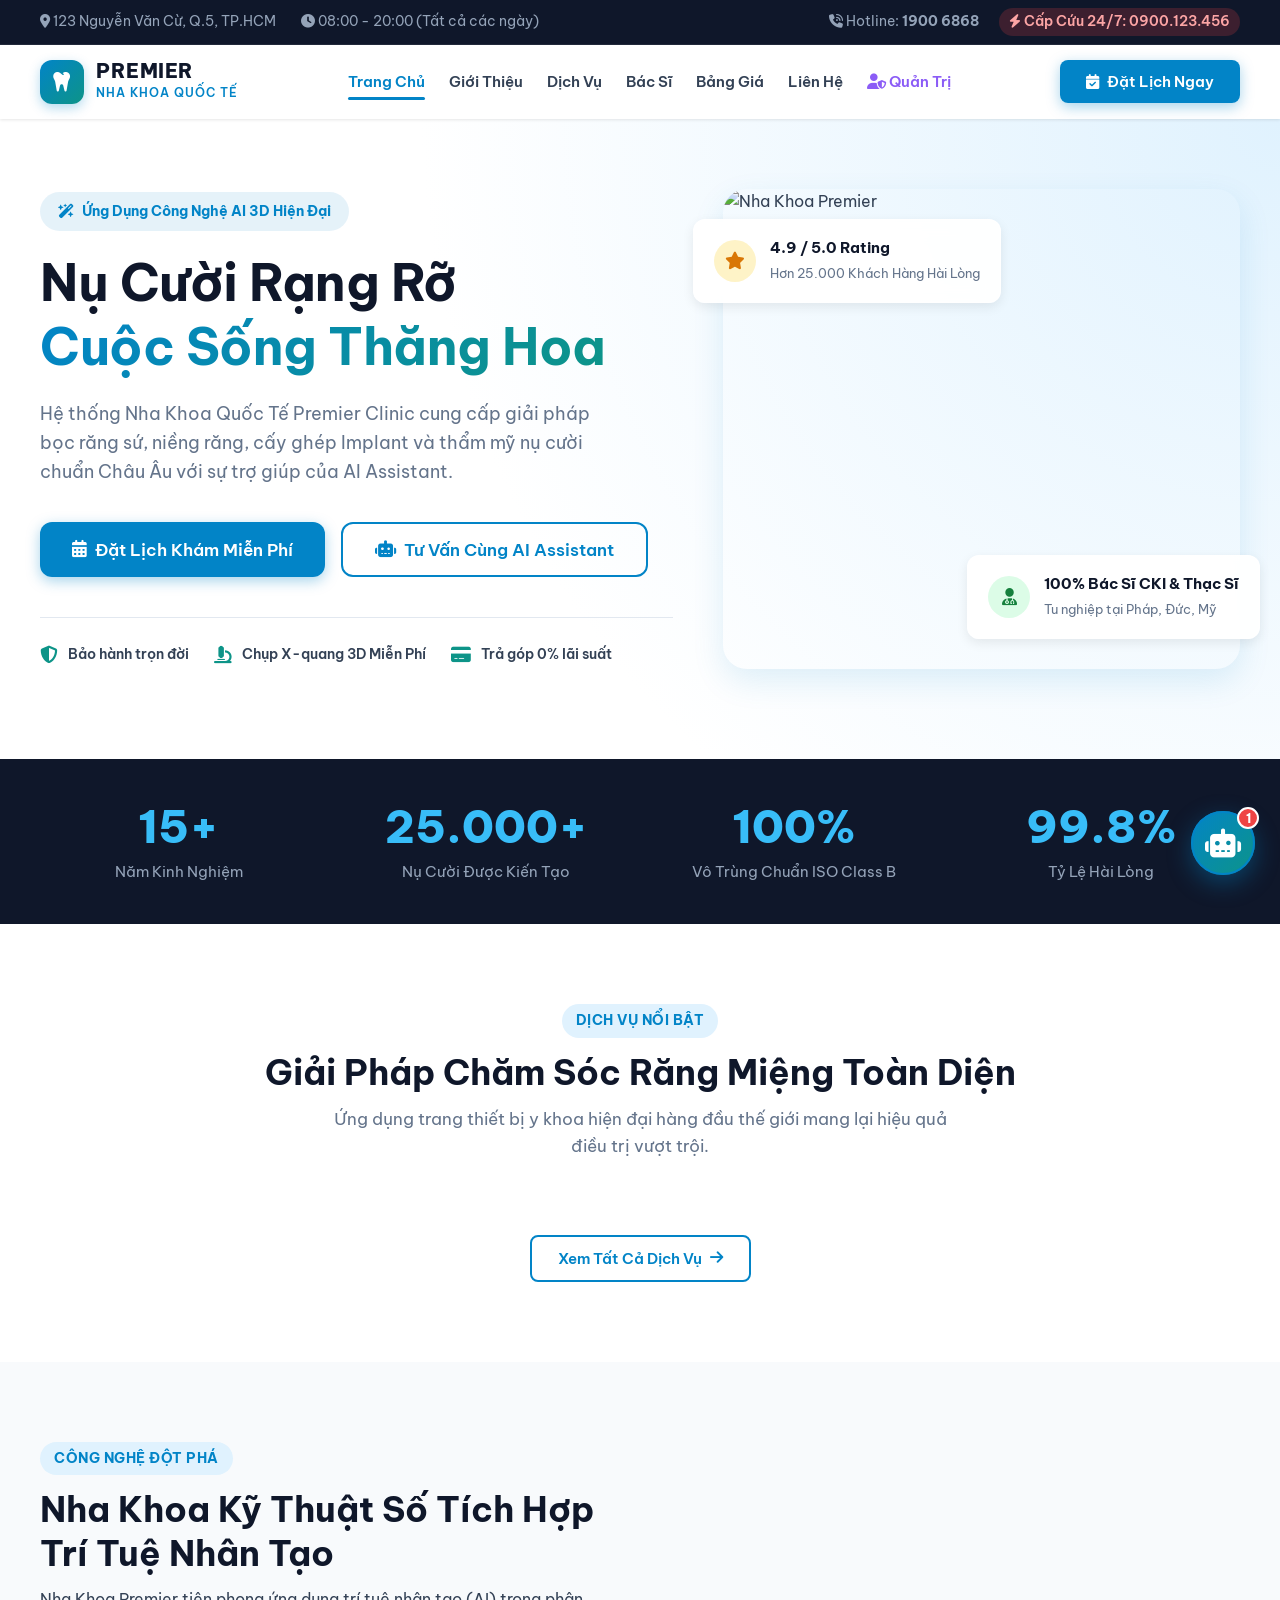
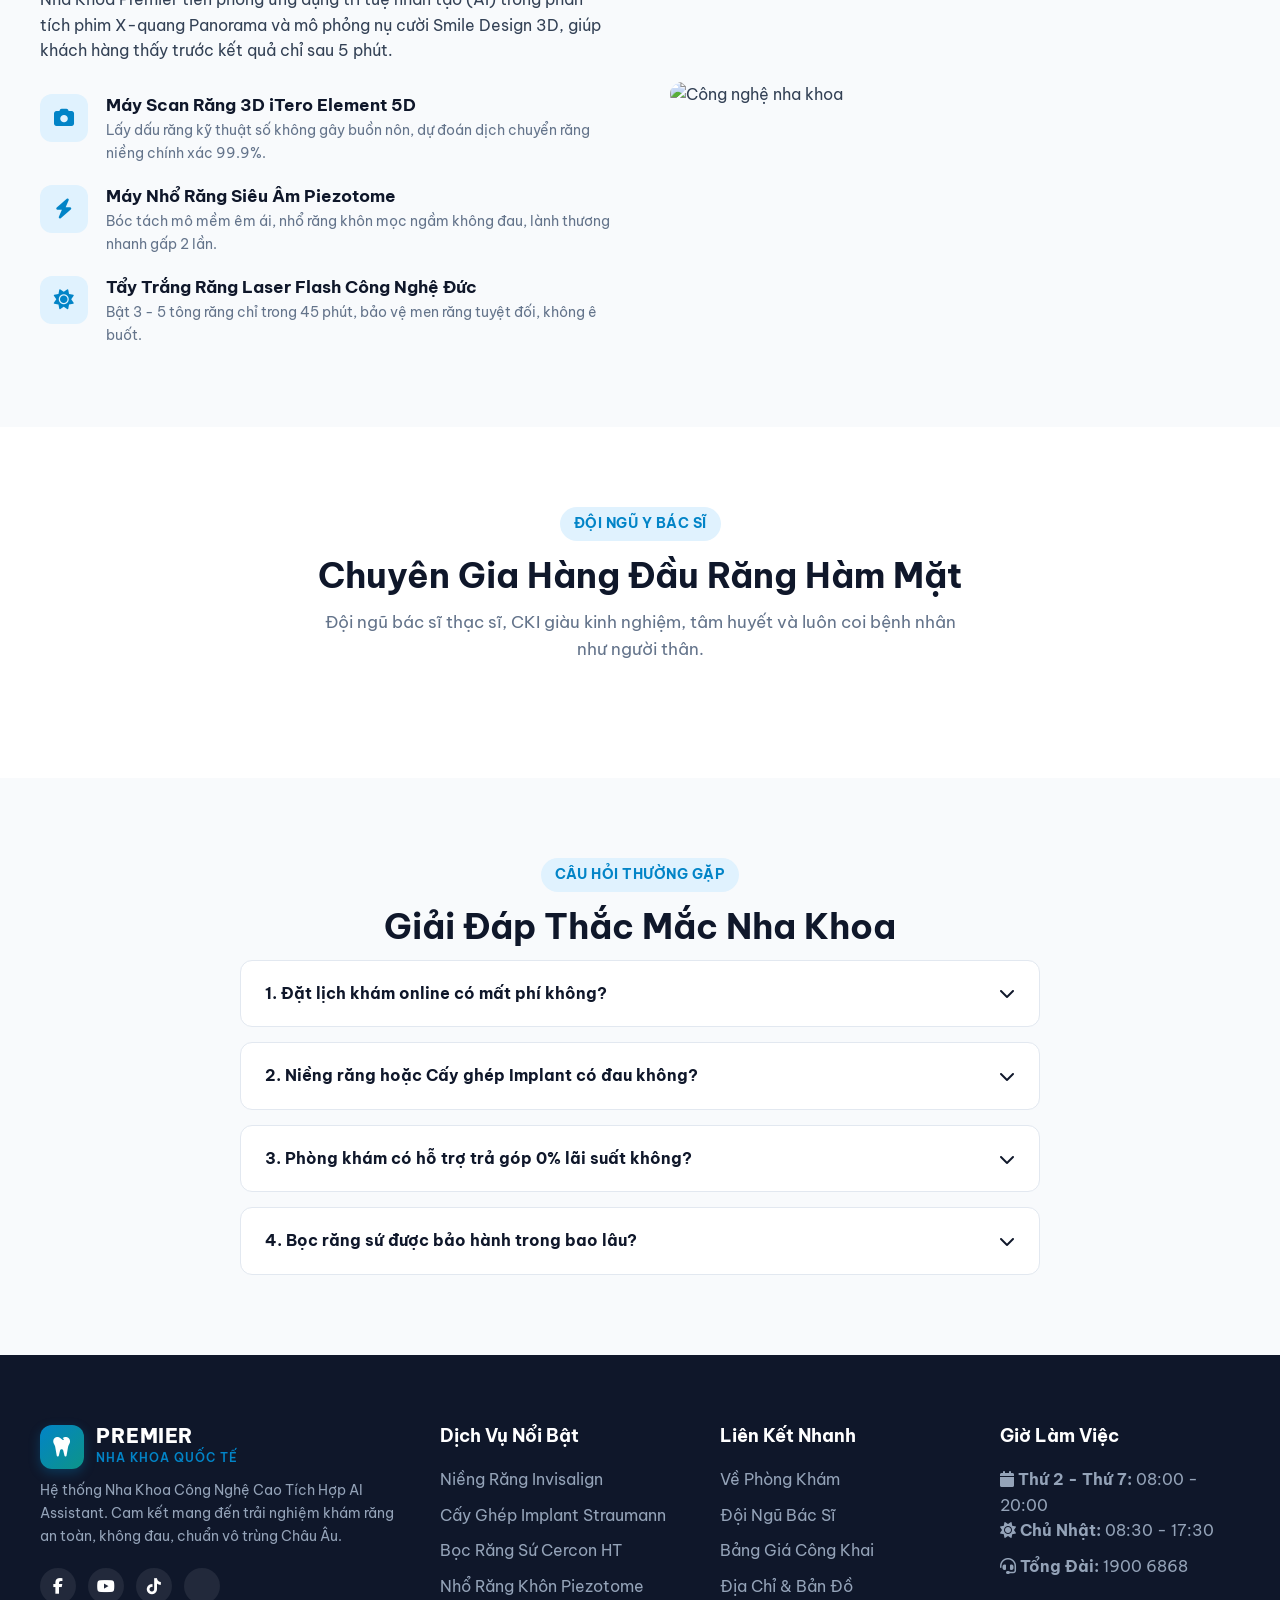
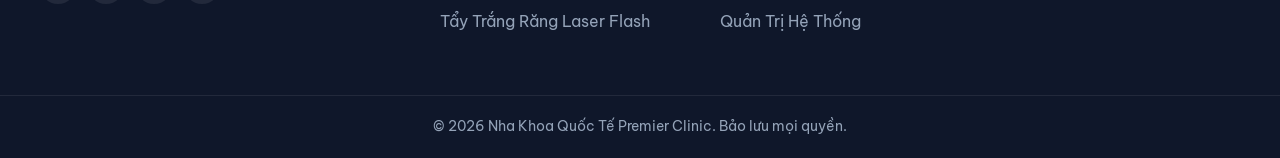
==== public/index.html @ ea0075d9 "feat: initial commit for Duannhakhoa project" ====
<!DOCTYPE html>
<html lang="vi">
<head>
    <meta charset="UTF-8">
    <meta name="viewport" content="width=device-width, initial-scale=1.0">
    <title>Nha Khoa Quốc Tế Premier - Chăm Sóc Nụ Cười Công Nghệ Cao AI</title>
    <meta name="description" content="Nha Khoa Quốc Tế Premier - Hệ thống nha khoa công nghệ cao hàng đầu Việt Nam tích hợp Trợ lý AI Assistant. Khám răng, Niềng răng, Implant, Răng sứ thẩm mỹ.">
    <link rel="preconnect" href="https://fonts.googleapis.com">
    <link rel="preconnect" href="https://fonts.gstatic.com" crossorigin>
    <link href="https://fonts.googleapis.com/css2?family=Be+Vietnam+Pro:ital,wght@0,300;0,400;0,500;0,600;0,700;0,800;1,300;1,400;1,600;1,700&family=Inter:wght@300;400;500;600;700;800&family=Plus+Jakarta+Sans:wght@300;400;500;600;700;800&display=swap" rel="stylesheet">
    <link rel="stylesheet" href="https://cdnjs.cloudflare.com/ajax/libs/font-awesome/6.5.1/css/all.min.css">
    <link rel="stylesheet" href="styles.css">
    <link rel="stylesheet" href="/static/styles.css">
</head>
<body>

    <!-- NAVBAR HEADER -->
    <header class="header">
        <div class="top-bar">
            <div class="container top-bar-inner">
                <div class="top-info">
                    <span><i class="fa-solid fa-location-dot"></i> 123 Nguyễn Văn Cừ, Q.5, TP.HCM</span>
                    <span><i class="fa-solid fa-clock"></i> 08:00 - 20:00 (Tất cả các ngày)</span>
                </div>
                <div class="top-contact">
                    <a href="tel:19006868"><i class="fa-solid fa-phone-volume"></i> Hotline: <strong>1900 6868</strong></a>
                    <a href="tel:0900123456" class="emergency-badge"><i class="fa-solid fa-bolt"></i> Cấp Cứu 24/7: 0900.123.456</a>
                </div>
            </div>
        </div>

        <nav class="navbar">
            <div class="container navbar-inner">
                <a href="#home" class="logo" onclick="switchNav('home')">
                    <div class="logo-icon"><i class="fa-solid fa-tooth"></i></div>
                    <div class="logo-text">
                        <span class="brand-name">PREMIER</span>
                        <span class="brand-sub">NHA KHOA QUỐC TẾ</span>
                    </div>
                </a>

                <div class="nav-menu" id="navMenu">
                    <a href="#home" class="nav-link active" onclick="switchNav('home')">Trang Chủ</a>
                    <a href="#about" class="nav-link" onclick="switchNav('about')">Giới Thiệu</a>
                    <a href="#services" class="nav-link" onclick="switchNav('services')">Dịch Vụ</a>
                    <a href="#doctors" class="nav-link" onclick="switchNav('doctors')">Bác Sĩ</a>
                    <a href="#prices" class="nav-link" onclick="switchNav('prices')">Bảng Giá</a>
                    <a href="#contact" class="nav-link" onclick="switchNav('contact')">Liên Hệ</a>
                    <a href="#admin" class="nav-link admin-nav-link" onclick="switchNav('admin')"><i class="fa-solid fa-user-shield"></i> Quản Trị</a>
                </div>

                <div class="nav-actions">
                    <button class="btn btn-primary" onclick="openBookingModal()">
                        <i class="fa-solid fa-calendar-check"></i> Đặt Lịch Ngay
                    </button>
                    <button class="mobile-toggle" onclick="toggleMobileMenu()">
                        <i class="fa-solid fa-bars" id="menuIcon"></i>
                    </button>
                </div>
            </div>
        </nav>
    </header>

    <!-- MAIN PAGE CONTAINER -->
    <main class="main-content">

        <!-- 1. HOME SECTION -->
        <section id="home-section" class="page-section active">
            <!-- Hero Banner -->
            <div class="hero">
                <div class="container hero-inner">
                    <div class="hero-content">
                        <div class="badge-tag"><i class="fa-solid fa-wand-magic-sparkles"></i> Ứng Dụng Công Nghệ AI 3D Hiện Đại</div>
                        <h1 class="hero-title">Nụ Cười Rạng Rỡ <br><span class="highlight-text">Cuộc Sống Thăng Hoa</span></h1>
                        <p class="hero-desc">Hệ thống Nha Khoa Quốc Tế Premier Clinic cung cấp giải pháp bọc răng sứ, niềng răng, cấy ghép Implant và thẩm mỹ nụ cười chuẩn Châu Âu với sự trợ giúp của AI Assistant.</p>
                        
                        <div class="hero-buttons">
                            <button class="btn btn-primary btn-lg" onclick="openBookingModal()">
                                <i class="fa-solid fa-calendar-days"></i> Đặt Lịch Khám Miễn Phí
                            </button>
                            <button class="btn btn-outline btn-lg" onclick="openChatbot()">
                                <i class="fa-solid fa-robot"></i> Tư Vấn Cùng AI Assistant
                            </button>
                        </div>

                        <div class="hero-features">
                            <div class="feature-item">
                                <i class="fa-solid fa-shield-halved"></i>
                                <span>Bảo hành trọn đời</span>
                            </div>
                            <div class="feature-item">
                                <i class="fa-solid fa-microscope"></i>
                                <span>Chụp X-quang 3D Miễn Phí</span>
                            </div>
                            <div class="feature-item">
                                <i class="fa-solid fa-credit-card"></i>
                                <span>Trả góp 0% lãi suất</span>
                            </div>
                        </div>
                    </div>

                    <div class="hero-image-wrapper">
                        <img src="https://images.unsplash.com/photo-1629909613654-28e377c37b09?w=800&auto=format&fit=crop&q=80" alt="Nha Khoa Premier" class="hero-img">
                        <div class="hero-card float-card-1">
                            <div class="icon-circle"><i class="fa-solid fa-star"></i></div>
                            <div>
                                <strong>4.9 / 5.0 Rating</strong>
                                <span>Hơn 25.000 Khách Hàng Hài Lòng</span>
                            </div>
                        </div>
                        <div class="hero-card float-card-2">
                            <div class="icon-circle green"><i class="fa-solid fa-user-doctor"></i></div>
                            <div>
                                <strong>100% Bác Sĩ CKI & Thạc Sĩ</strong>
                                <span>Tu nghiệp tại Pháp, Đức, Mỹ</span>
                            </div>
                        </div>
                    </div>
                </div>
            </div>

            <!-- Stats Strip -->
            <div class="stats-strip">
                <div class="container stats-inner">
                    <div class="stat-box">
                        <h2 class="stat-number">15+</h2>
                        <p class="stat-label">Năm Kinh Nghiệm</p>
                    </div>
                    <div class="stat-box">
                        <h2 class="stat-number">25.000+</h2>
                        <p class="stat-label">Nụ Cười Được Kiến Tạo</p>
                    </div>
                    <div class="stat-box">
                        <h2 class="stat-number">100%</h2>
                        <p class="stat-label">Vô Trùng Chuẩn ISO Class B</p>
                    </div>
                    <div class="stat-box">
                        <h2 class="stat-number">99.8%</h2>
                        <p class="stat-label">Tỷ Lệ Hài Lòng</p>
                    </div>
                </div>
            </div>

            <!-- Featured Services Preview -->
            <div class="section-padding">
                <div class="container">
                    <div class="section-header text-center">
                        <span class="sub-badge">DỊCH VỤ NỔI BẬT</span>
                        <h2 class="section-title">Giải Pháp Chăm Sóc Răng Miệng Toàn Diện</h2>
                        <p class="section-subtitle">Ứng dụng trang thiết bị y khoa hiện đại hàng đầu thế giới mang lại hiệu quả điều trị vượt trội.</p>
                    </div>

                    <div class="services-grid" id="home-services-grid">
                        <!-- Loaded dynamically via JS -->
                    </div>

                    <div class="text-center margin-top-lg">
                        <button class="btn btn-outline" onclick="switchNav('services')">Xem Tất Cả Dịch Vụ <i class="fa-solid fa-arrow-right"></i></button>
                    </div>
                </div>
            </div>

            <!-- Why Choose Us / Technology -->
            <div class="bg-light section-padding">
                <div class="container">
                    <div class="tech-grid">
                        <div class="tech-content">
                            <span class="sub-badge">CÔNG NGHỆ ĐỘT PHÁ</span>
                            <h2 class="section-title">Nha Khoa Kỹ Thuật Số Tích Hợp Trí Tuệ Nhân Tạo</h2>
                            <p class="desc-text">Nha Khoa Premier tiên phong ứng dụng trí tuệ nhân tạo (AI) trong phân tích phim X-quang Panorama và mô phỏng nụ cười Smile Design 3D, giúp khách hàng thấy trước kết quả chỉ sau 5 phút.</p>

                            <div class="tech-list">
                                <div class="tech-item">
                                    <div class="tech-icon"><i class="fa-solid fa-camera"></i></div>
                                    <div>
                                        <h4>Máy Scan Răng 3D iTero Element 5D</h4>
                                        <p>Lấy dấu răng kỹ thuật số không gây buồn nôn, dự đoán dịch chuyển răng niềng chính xác 99.9%.</p>
                                    </div>
                                </div>
                                <div class="tech-item">
                                    <div class="tech-icon"><i class="fa-solid fa-bolt"></i></div>
                                    <div>
                                        <h4>Máy Nhổ Răng Siêu Âm Piezotome</h4>
                                        <p>Bóc tách mô mềm êm ái, nhổ răng khôn mọc ngầm không đau, lành thương nhanh gấp 2 lần.</p>
                                    </div>
                                </div>
                                <div class="tech-item">
                                    <div class="tech-icon"><i class="fa-solid fa-sun"></i></div>
                                    <div>
                                        <h4>Tẩy Trắng Răng Laser Flash Công Nghệ Đức</h4>
                                        <p>Bật 3 - 5 tông răng chỉ trong 45 phút, bảo vệ men răng tuyệt đối, không ê buốt.</p>
                                    </div>
                                </div>
                            </div>
                        </div>

                        <div class="tech-img-box">
                            <img src="https://images.unsplash.com/photo-1588776814546-1ffcf47267a5?w=800&auto=format&fit=crop&q=80" alt="Công nghệ nha khoa" class="rounded-img shadow-lg">
                        </div>
                    </div>
                </div>
            </div>

            <!-- Top Doctors Preview -->
            <div class="section-padding">
                <div class="container">
                    <div class="section-header text-center">
                        <span class="sub-badge">ĐỘI NGŨ Y BÁC SĨ</span>
                        <h2 class="section-title">Chuyên Gia Hàng Đầu Răng Hàm Mặt</h2>
                        <p class="section-subtitle">Đội ngũ bác sĩ thạc sĩ, CKI giàu kinh nghiệm, tâm huyết và luôn coi bệnh nhân như người thân.</p>
                    </div>

                    <div class="doctors-grid" id="home-doctors-grid">
                        <!-- Loaded via JS -->
                    </div>
                </div>
            </div>

            <!-- FAQ Section -->
            <div class="bg-light section-padding">
                <div class="container">
                    <div class="section-header text-center">
                        <span class="sub-badge">CÂU HỎI THƯỜNG GẶP</span>
                        <h2 class="section-title">Giải Đáp Thắc Mắc Nha Khoa</h2>
                    </div>

                    <div class="faq-container">
                        <div class="faq-item">
                            <div class="faq-question" onclick="toggleFaq(this)">
                                <span>1. Đặt lịch khám online có mất phí không?</span>
                                <i class="fa-solid fa-chevron-down"></i>
                            </div>
                            <div class="faq-answer">
                                <p>Hoàn toàn MIỄN PHÍ. Khách hàng đặt lịch hẹn online sẽ được miễn phí 100% chi phí thăm khám lâm sàng và chụp phim X-quang Panorama toàn cảnh.</p>
                            </div>
                        </div>

                        <div class="faq-item">
                            <div class="faq-question" onclick="toggleFaq(this)">
                                <span>2. Niềng răng hoặc Cấy ghép Implant có đau không?</span>
                                <i class="fa-solid fa-chevron-down"></i>
                            </div>
                            <div class="faq-answer">
                                <p>Với công nghệ sóng siêu âm Piezotome và kỹ thuật gây tê cục bộ không đau chuẩn Châu Âu, quy trình diễn ra nhẹ nhàng, êm ái, hạn chế tối đa xâm lấn.</p>
                            </div>
                        </div>

                        <div class="faq-item">
                            <div class="faq-question" onclick="toggleFaq(this)">
                                <span>3. Phòng khám có hỗ trợ trả góp 0% lãi suất không?</span>
                                <i class="fa-solid fa-chevron-down"></i>
                            </div>
                            <div class="faq-answer">
                                <p>Có! Premier Clinic hỗ trợ trả góp 0% lãi suất cho các dịch vụ Niềng răng và Cấy ghép Implant thông qua thẻ tín dụng hơn 25 ngân hàng. Chỉ cần trả trước từ 30%.</p>
                            </div>
                        </div>

                        <div class="faq-item">
                            <div class="faq-question" onclick="toggleFaq(this)">
                                <span>4. Bọc răng sứ được bảo hành trong bao lâu?</span>
                                <i class="fa-solid fa-chevron-down"></i>
                            </div>
                            <div class="faq-answer">
                                <p>Răng toàn sứ Cercon HT, Emax, Lava Ultimate được bảo hành chính hãng bằng thẻ QR Code điện tử từ 10 đến 15 năm đối với tất cả các trường hợp sứt vỡ do kỹ thuật.</p>
                            </div>
                        </div>
                    </div>
                </div>
            </div>
        </section>

        <!-- 2. ABOUT SECTION -->
        <section id="about-section" class="page-section">
            <div class="page-header">
                <div class="container">
                    <h1>Giới Thiệu Về Nha Khoa Premier</h1>
                    <p>Hành trình 15 năm kiến tạo hơn 25.000 nụ cười tự tin và rạng rỡ</p>
                </div>
            </div>

            <div class="section-padding">
                <div class="container">
                    <div class="about-grid">
                        <div class="about-text">
                            <span class="sub-badge">VỀ CHÚNG TÔI</span>
                            <h2>Tiêu Chuẩn Nha Khoa Quốc Tế Hàng Đầu TP. Hồ Chí Minh</h2>
                            <p>Được thành lập từ năm 2011, **Nha Khoa Quốc Tế Premier Clinic** tự hào là địa chỉ nha khoa uy tín, đáp ứng các tiêu chuẩn khắt khe nhất của Bộ Y tế và Liên minh Châu Âu (EU).</p>
                            <p>Chúng tôi đầu tư đồng bộ hệ thống phòng điều trị vô trùng Class B, máy chụp CT Cone Beam 3D, máy nhổ răng siêu âm Piezotome và máy scan răng iTero Element 5D.</p>

                            <div class="values-box">
                                <div class="val-card">
                                    <i class="fa-solid fa-heart-pulse"></i>
                                    <h4>Tận Tâm</h4>
                                    <p>Luôn đặt lợi ích và sức khỏe của bệnh nhân lên hàng đầu.</p>
                                </div>
                                <div class="val-card">
                                    <i class="fa-solid fa-shield-virus"></i>
                                    <h4>Vô Trùng tuyệt đối</h4>
                                    <p>100% dụng cụ hấp tiệt trùng riêng biệt từng bệnh nhân.</p>
                                </div>
                                <div class="val-card">
                                    <i class="fa-solid fa-scale-balanced"></i>
                                    <h4>Minh Bạch</h4>
                                    <p>Báo giá rõ ràng, không phát sinh chi phí ngoài hợp đồng.</p>
                                </div>
                            </div>
                        </div>

                        <div class="about-img-group">
                            <img src="https://images.unsplash.com/photo-1629909615184-74f495363b67?w=800&auto=format&fit=crop&q=80" alt="Cơ sở vật chất nha khoa" class="rounded-img shadow">
                        </div>
                    </div>
                </div>
            </div>
        </section>

        <!-- 3. SERVICES SECTION -->
        <section id="services-section" class="page-section">
            <div class="page-header">
                <div class="container">
                    <h1>Danh Mục Dịch Vụ Nha Khoa</h1>
                    <p>Cung cấp đầy đủ các giải pháp điều trị và nha khoa thẩm mỹ cao cấp</p>
                </div>
            </div>

            <div class="section-padding">
                <div class="container">
                    <!-- Filter Tabs -->
                    <div class="filter-tabs">
                        <button class="tab-btn active" onclick="filterServices('all', this)">Tất Cả Dịch Vụ</button>
                        <button class="tab-btn" onclick="filterServices('general', this)">Khám Tổng Quát</button>
                        <button class="tab-btn" onclick="filterServices('treatment', this)">Điều Trị</button>
                        <button class="tab-btn" onclick="filterServices('orthodontics', this)">Chỉnh Nha</button>
                        <button class="tab-btn" onclick="filterServices('implant', this)">Cấy Ghép Implant</button>
                        <button class="tab-btn" onclick="filterServices('cosmetic', this)">Thẩm Mỹ Răng</button>
                    </div>

                    <div class="services-grid" id="full-services-grid">
                        <!-- Loaded dynamically via JS -->
                    </div>
                </div>
            </div>
        </section>

        <!-- 4. DOCTORS SECTION -->
        <section id="doctors-section" class="page-section">
            <div class="page-header">
                <div class="container">
                    <h1>Đội Ngũ Bác Sĩ Chuyên Gia</h1>
                    <p>Hội tụ các Bác sĩ Thạc sĩ, CKI tốt nghiệp các trường Y Dược danh tiếng</p>
                </div>
            </div>

            <div class="section-padding">
                <div class="container">
                    <div class="doctors-grid" id="full-doctors-grid">
                        <!-- Loaded via JS -->
                    </div>
                </div>
            </div>
        </section>

        <!-- 5. PRICES SECTION -->
        <section id="prices-section" class="page-section">
            <div class="page-header">
                <div class="container">
                    <h1>Bảng Giá Dịch Vụ Niêm Yết</h1>
                    <p>Bảng giá công khai, minh bạch - Không chi phí ẩn</p>
                </div>
            </div>

            <div class="section-padding">
                <div class="container">
                    <div class="price-search-bar">
                        <input type="text" id="priceSearchInput" placeholder="Tìm kiếm dịch vụ (VD: Niềng răng, Implant, Tẩy trắng...)" onkeyup="searchPriceTable()">
                        <i class="fa-solid fa-magnifying-glass"></i>
                    </div>

                    <div class="disclaimer-alert">
                        <i class="fa-solid fa-circle-info"></i>
                        <span><strong>Lưu ý:</strong> Bảng giá dưới đây mang tính chất tham khảo. Bác sĩ sẽ thăm khám trực tiếp, chụp phim X-quang miễn phí và đưa ra chi phí chính xác trước khi điều trị.</span>
                    </div>

                    <div id="priceTableContainer">
                        <!-- Loaded via JS -->
                    </div>
                </div>
            </div>
        </section>

        <!-- 6. CONTACT SECTION -->
        <section id="contact-section" class="page-section">
            <div class="page-header">
                <div class="container">
                    <h1>Liên Hệ Với Chúng Tôi</h1>
                    <p>Chúng tôi luôn sẵn sàng lắng nghe và tư vấn cho bạn 24/7</p>
                </div>
            </div>

            <div class="section-padding">
                <div class="container">
                    <div class="contact-grid">
                        <div class="contact-info-card">
                            <h3>Nha Khoa Quốc Tế Premier Clinic</h3>
                            <p class="contact-subtitle">Hãy đến trực tiếp phòng khám hoặc liên hệ qua các kênh thông tin dưới đây:</p>

                            <div class="info-list">
                                <div class="info-item">
                                    <div class="info-icon"><i class="fa-solid fa-location-dot"></i></div>
                                    <div>
                                        <strong>Địa chỉ phòng khám:</strong>
                                        <p>123 Đường Nguyễn Văn Cừ, Phường 4, Quận 5, TP. Hồ Chí Minh</p>
                                    </div>
                                </div>
                                <div class="info-item">
                                    <div class="info-icon"><i class="fa-solid fa-phone"></i></div>
                                    <div>
                                        <strong>Tổng đài tư vấn:</strong>
                                        <p>1900 6868 - Hotline: 0900.123.456</p>
                                    </div>
                                </div>
                                <div class="info-item">
                                    <div class="info-icon"><i class="fa-solid fa-envelope"></i></div>
                                    <div>
                                        <strong>Email hỗ trợ:</strong>
                                        <p>contact@nhakhoapremier.vn</p>
                                    </div>
                                </div>
                                <div class="info-item">
                                    <div class="info-icon"><i class="fa-solid fa-clock"></i></div>
                                    <div>
                                        <strong>Giờ làm việc:</strong>
                                        <p>Thứ 2 - Thứ 7: 08:00 - 20:00<br>Chủ Nhật: 08:30 - 17:30</p>
                                    </div>
                                </div>
                            </div>

                            <!-- Map container -->
                            <div class="map-placeholder">
                                <iframe src="https://www.google.com/maps/embed?pb=!1m18!1m12!1m3!1d3919.669658423711!2d106.68006847570305!3d10.759917059495817!2m3!1f0!1f0!3f0!3m2!1i1024!2i768!4f13.1!3m3!1m2!1s0x31752f1b7c3ed289%3A0xa066518d9f042e0!2zTmd1eeG7hW4gVsSDbiBD4burLCBRdeG6rW4gNSwgVGjDoG5oIHBo4buRIEjhu5MgQ2jDrSBNaW5o!5e0!3m2!1svi!2s!4v1700000000000!5m2!1svi!2s" width="100%" height="220" style="border:0; border-radius:12px;" allowfullscreen="" loading="lazy"></iframe>
                            </div>
                        </div>

                        <div class="contact-form-card">
                            <h3>Gửi Thắc Mắc Cho Phòng Khám</h3>
                            <form id="contactForm" onsubmit="submitContactForm(event)">
                                <div class="form-group">
                                    <label>Họ và tên *</label>
                                    <input type="text" id="c_name" required placeholder="Nguyễn Văn A">
                                </div>
                                <div class="form-row">
                                    <div class="form-group">
                                        <label>Số điện thoại *</label>
                                        <input type="tel" id="c_phone" required placeholder="0912345678">
                                    </div>
                                    <div class="form-group">
                                        <label>Email</label>
                                        <input type="email" id="c_email" placeholder="example@gmail.com">
                                    </div>
                                </div>
                                <div class="form-group">
                                    <label>Chủ đề thắc mắc</label>
                                    <input type="text" id="c_subject" placeholder="Ví dụ: Tư vấn chi phí niềng răng">
                                </div>
                                <div class="form-group">
                                    <label>Nội dung câu hỏi *</label>
                                    <textarea id="c_message" rows="4" required placeholder="Nhập thắc mắc chi tiết của bạn tại đây..."></textarea>
                                </div>
                                <button type="submit" class="btn btn-primary btn-block">
                                    <i class="fa-solid fa-paper-plane"></i> Gửi Tin Nhắn
                                </button>
                                <div id="contactAlert" class="alert-box margin-top-md"></div>
                            </form>
                        </div>
                    </div>
                </div>
            </div>
        </section>

        <!-- 7. ADMIN DASHBOARD SECTION -->
        <section id="admin-section" class="page-section">
            <div class="page-header admin-header-bg">
                <div class="container flex-between">
                    <div>
                        <h1><i class="fa-solid fa-user-gear"></i> Trang Quản Trị Admin</h1>
                        <p>Quản lý lịch hẹn bệnh nhân, danh mục dịch vụ & đội ngũ bác sĩ</p>
                    </div>
                    <button class="btn btn-light" onclick="loadAdminDashboard()"><i class="fa-solid fa-rotate"></i> Làm Mới Dữ Liệu</button>
                </div>
            </div>

            <div class="section-padding">
                <div class="container">
                    <!-- Admin Metrics Cards -->
                    <div class="admin-stats-grid">
                        <div class="stat-card">
                            <div class="stat-icon blue"><i class="fa-solid fa-users"></i></div>
                            <div>
                                <h3 id="adm_total_patients">0</h3>
                                <p>Tổng Bệnh Nhân</p>
                            </div>
                        </div>
                        <div class="stat-card">
                            <div class="stat-icon green"><i class="fa-solid fa-calendar-check"></i></div>
                            <div>
                                <h3 id="adm_total_apps">0</h3>
                                <p>Tổng Số Lịch Hẹn</p>
                            </div>
                        </div>
                        <div class="stat-card">
                            <div class="stat-icon orange"><i class="fa-solid fa-clock"></i></div>
                            <div>
                                <h3 id="adm_today_apps">0</h3>
                                <p>Lịch Hẹn Hôm Nay</p>
                            </div>
                        </div>
                        <div class="stat-card">
                            <div class="stat-icon purple"><i class="fa-solid fa-teeth"></i></div>
                            <div>
                                <h3 id="adm_total_services">0</h3>
                                <p>Số Dịch Vụ</p>
                            </div>
                        </div>
                    </div>

                    <!-- Admin Table Tabs -->
                    <div class="admin-tabs">
                        <button class="admin-tab active" onclick="switchAdminTab('apps', this)">Quản Lý Lịch Hẹn</button>
                        <button class="admin-tab" onclick="switchAdminTab('services', this)">Quản Lý Dịch Vụ</button>
                        <button class="admin-tab" onclick="switchAdminTab('doctors', this)">Quản Lý Bác Sĩ</button>
                        <button class="admin-tab" onclick="switchAdminTab('contacts', this)">Tin Nhắn Khách Hàng</button>
                    </div>

                    <!-- Admin Apps Tab -->
                    <div id="admin-tab-apps" class="admin-tab-content active">
                        <div class="admin-table-controls">
                            <div class="filter-group">
                                <label>Trạng thái:</label>
                                <select id="adminStatusFilter" onchange="loadAdminAppointments()">
                                    <option value="all">Tất cả trạng thái</option>
                                    <option value="Chờ xác nhận">Chờ xác nhận</option>
                                    <option value="Đã xác nhận">Đã xác nhận</option>
                                    <option value="Đã hoàn thành">Đã hoàn thành</option>
                                    <option value="Từ chối">Từ chối</option>
                                </select>
                            </div>
                            <input type="text" id="adminAppSearch" placeholder="Tìm tên, SĐT hoặc Mã lịch..." onkeyup="loadAdminAppointments()">
                        </div>

                        <div class="table-responsive">
                            <table class="data-table">
                                <thead>
                                    <tr>
                                        <th>Mã Lịch</th>
                                        <th>Họ Bệnh Nhân</th>
                                        <th>Số Điện Thoại</th>
                                        <th>Dịch Vụ Khám</th>
                                        <th>Bác Sĩ</th>
                                        <th>Ngày Hẹn</th>
                                        <th>Giờ</th>
                                        <th>Trạng Thái</th>
                                        <th>Hành Động</th>
                                    </tr>
                                </thead>
                                <tbody id="adminAppTableBody">
                                    <!-- Loaded via JS -->
                                </tbody>
                            </table>
                        </div>
                    </div>

                    <!-- Admin Services Tab -->
                    <div id="admin-tab-services" class="admin-tab-content">
                        <div class="table-responsive">
                            <table class="data-table">
                                <thead>
                                    <tr>
                                        <th>Mã</th>
                                        <th>Tên Dịch Vụ</th>
                                        <th>Phân Loại</th>
                                        <th>Mức Giá Tham Khảo</th>
                                        <th>Bảo Hành</th>
                                    </tr>
                                </thead>
                                <tbody id="adminServiceTableBody">
                                    <!-- Loaded via JS -->
                                </tbody>
                            </table>
                        </div>
                    </div>

                    <!-- Admin Doctors Tab -->
                    <div id="admin-tab-doctors" class="admin-tab-content">
                        <div class="table-responsive">
                            <table class="data-table">
                                <thead>
                                    <tr>
                                        <th>Mã</th>
                                        <th>Họ Tên Bác Sĩ</th>
                                        <th>Chức Danh</th>
                                        <th>Chuyên Khoa</th>
                                        <th>Kinh Nghiệm</th>
                                    </tr>
                                </thead>
                                <tbody id="adminDoctorTableBody">
                                    <!-- Loaded via JS -->
                                </tbody>
                            </table>
                        </div>
                    </div>

                    <!-- Admin Contacts Tab -->
                    <div id="admin-tab-contacts" class="admin-tab-content">
                        <div class="table-responsive">
                            <table class="data-table">
                                <thead>
                                    <tr>
                                        <th>Mã</th>
                                        <th>Họ Tên</th>
                                        <th>SĐT</th>
                                        <th>Email</th>
                                        <th>Chủ Đề</th>
                                        <th>Nội Dung</th>
                                        <th>Thời Gian</th>
                                    </tr>
                                </thead>
                                <tbody id="adminContactTableBody">
                                    <!-- Loaded via JS -->
                                </tbody>
                            </table>
                        </div>
                    </div>

                </div>
            </div>
        </section>

    </main>

    <!-- FOOTER -->
    <footer class="footer">
        <div class="container footer-inner">
            <div class="footer-col">
                <div class="logo font-light margin-bottom-sm">
                    <div class="logo-icon"><i class="fa-solid fa-tooth"></i></div>
                    <div class="logo-text">
                        <span class="brand-name white">PREMIER</span>
                        <span class="brand-sub">NHA KHOA QUỐC TẾ</span>
                    </div>
                </div>
                <p class="footer-desc">Hệ thống Nha Khoa Công Nghệ Cao Tích Hợp AI Assistant. Cam kết mang đến trải nghiệm khám răng an toàn, không đau, chuẩn vô trùng Châu Âu.</p>
                <div class="social-links">
                    <a href="#"><i class="fa-brands fa-facebook-f"></i></a>
                    <a href="#"><i class="fa-brands fa-youtube"></i></a>
                    <a href="#"><i class="fa-brands fa-tiktok"></i></a>
                    <a href="#"><i class="fa-brands fa-zalo"></i></a>
                </div>
            </div>

            <div class="footer-col">
                <h4 class="footer-title">Dịch Vụ Nổi Bật</h4>
                <ul class="footer-links">
                    <li><a href="#services" onclick="switchNav('services')">Niềng Răng Invisalign</a></li>
                    <li><a href="#services" onclick="switchNav('services')">Cấy Ghép Implant Straumann</a></li>
                    <li><a href="#services" onclick="switchNav('services')">Bọc Răng Sứ Cercon HT</a></li>
                    <li><a href="#services" onclick="switchNav('services')">Nhổ Răng Khôn Piezotome</a></li>
                    <li><a href="#services" onclick="switchNav('services')">Tẩy Trắng Răng Laser Flash</a></li>
                </ul>
            </div>

            <div class="footer-col">
                <h4 class="footer-title">Liên Kết Nhanh</h4>
                <ul class="footer-links">
                    <li><a href="#about" onclick="switchNav('about')">Về Phòng Khám</a></li>
                    <li><a href="#doctors" onclick="switchNav('doctors')">Đội Ngũ Bác Sĩ</a></li>
                    <li><a href="#prices" onclick="switchNav('prices')">Bảng Giá Công Khai</a></li>
                    <li><a href="#contact" onclick="switchNav('contact')">Địa Chỉ & Bản Đồ</a></li>
                    <li><a href="#admin" onclick="switchNav('admin')">Quản Trị Hệ Thống</a></li>
                </ul>
            </div>

            <div class="footer-col">
                <h4 class="footer-title">Giờ Làm Việc</h4>
                <p><i class="fa-solid fa-calendar"></i> <strong>Thứ 2 - Thứ 7:</strong> 08:00 - 20:00</p>
                <p><i class="fa-solid fa-sun"></i> <strong>Chủ Nhật:</strong> 08:30 - 17:30</p>
                <p class="margin-top-sm"><i class="fa-solid fa-headset"></i> <strong>Tổng Đài:</strong> 1900 6868</p>
            </div>
        </div>
        <div class="footer-bottom">
            <div class="container text-center">
                <p>© 2026 Nha Khoa Quốc Tế Premier Clinic. Bảo lưu mọi quyền.</p>
            </div>
        </div>
    </footer>

    <!-- BOOKING MODAL POPUP -->
    <div class="modal-overlay" id="bookingModal">
        <div class="modal-card">
            <button class="modal-close" onclick="closeBookingModal()">&times;</button>
            <div class="modal-header">
                <h3><i class="fa-solid fa-calendar-check"></i> Đặt Lịch Khám Miễn Phí</h3>
                <p>Điền thông tin bên dưới để được ưu tiên thăm khám và tư vấn trực tiếp cùng Bác sĩ</p>
            </div>
            <form id="bookingForm" onsubmit="submitBookingForm(event)">
                <div class="form-group">
                    <label>Họ và tên bệnh nhân *</label>
                    <input type="text" id="b_name" required placeholder="Nguyễn Văn A">
                </div>
                <div class="form-row">
                    <div class="form-group">
                        <label>Số điện thoại *</label>
                        <input type="tel" id="b_phone" required placeholder="0912345678">
                    </div>
                    <div class="form-group">
                        <label>Email</label>
                        <input type="email" id="b_email" placeholder="nguyenvana@gmail.com">
                    </div>
                </div>
                <div class="form-row">
                    <div class="form-group">
                        <label>Dịch vụ muốn đăng ký</label>
                        <select id="b_service">
                            <!-- Loaded via JS -->
                        </select>
                    </div>
                    <div class="form-group">
                        <label>Bác sĩ mong muốn</label>
                        <select id="b_doctor">
                            <!-- Loaded via JS -->
                        </select>
                    </div>
                </div>
                <div class="form-row">
                    <div class="form-group">
                        <label>Ngày hẹn khám</label>
                        <input type="date" id="b_date" required>
                    </div>
                    <div class="form-group">
                        <label>Giờ mong muốn</label>
                        <select id="b_time">
                            <option value="08:30">08:30 Sáng</option>
                            <option value="09:30" selected>09:30 Sáng</option>
                            <option value="10:30">10:30 Sáng</option>
                            <option value="14:00">14:00 Chiều</option>
                            <option value="15:30">15:30 Chiều</option>
                            <option value="17:00">17:00 Chiều</option>
                            <option value="18:30">18:30 Tối</option>
                        </select>
                    </div>
                </div>
                <div class="form-group">
                    <label>Ghi chú triệu chứng / Yêu cầu</label>
                    <textarea id="b_notes" rows="2" placeholder="Ví dụ: Răng bị sâu đau nhức, muốn tư vấn niềng răng..."></textarea>
                </div>
                <button type="submit" class="btn btn-primary btn-block btn-lg">
                    <i class="fa-solid fa-check-double"></i> Xác Nhận Đặt Lịch Ngay
                </button>
                <div id="bookingAlert" class="alert-box margin-top-md"></div>
            </form>
        </div>
    </div>

    <!-- SERVICE DETAIL MODAL -->
    <div class="modal-overlay" id="serviceModal">
        <div class="modal-card modal-lg">
            <button class="modal-close" onclick="closeServiceModal()">&times;</button>
            <div id="serviceModalContent">
                <!-- Dynamic Content -->
            </div>
        </div>
    </div>

    <!-- FLOATING CHATBOT WIDGET ("NHA KHOA AI ASSISTANT") -->
    <div class="chatbot-widget" id="chatbotWidget">
        <!-- Floating Trigger Button -->
        <button class="chatbot-trigger" onclick="toggleChatbot()" title="Nha Khoa AI Assistant 24/7">
            <div class="trigger-pulse"></div>
            <i class="fa-solid fa-robot"></i>
            <span class="trigger-badge">1</span>
        </button>

        <!-- Floating Chat Dialog Window -->
        <div class="chat-window" id="chatWindow">
            <div class="chat-header">
                <div class="chat-title-group">
                    <div class="avatar-robot">
                        <i class="fa-solid fa-tooth"></i>
                    </div>
                    <div>
                        <h4>Nha Khoa AI Assistant</h4>
                        <span class="online-indicator"><span class="dot"></span> Trực tuyến 24/7</span>
                    </div>
                </div>
                <button class="chat-close-btn" onclick="toggleChatbot()">&times;</button>
            </div>

            <!-- Preset Prompt Suggestions -->
            <div class="preset-chips">
                <button class="chip" onclick="sendPreset('Phòng khám có những dịch vụ nào?')">🦷 Các dịch vụ</button>
                <button class="chip" onclick="sendPreset('Bảng giá niềng răng và Implant')">💰 Bảng giá</button>
                <button class="chip" onclick="sendPreset('Đội ngũ bác sĩ phòng khám gồm những ai?')">👨‍⚕️ Bác sĩ</button>
                <button class="chip" onclick="sendPreset('Chính sách bảo hành và trả góp 0%')">📋 Trả góp 0%</button>
            </div>

            <!-- Messages Area -->
            <div class="chat-messages" id="chatMessages">
                <div class="message-bubble assistant">
                    <div class="msg-content">
                        Xin chào! Tôi là **Nha Khoa AI Assistant** - Trợ lý AI của phòng khám Nha Khoa Quốc Tế Premier Clinic. Tôi có thể giúp bạn tìm hiểu dịch vụ, bảng giá, bác sĩ và hỗ trợ đặt lịch khám. Bạn cần tôi hỗ trợ gì?
                    </div>
                    <div class="msg-time">Vừa xong</div>
                </div>
            </div>

            <!-- Loading Spinner -->
            <div class="chat-loading" id="chatLoading">
                <div class="typing-dots">
                    <span></span><span></span><span></span>
                </div>
                <span class="loading-text">Nha Khoa AI Assistant đang suy nghĩ...</span>
            </div>

            <!-- Input Box -->
            <div class="chat-input-area">
                <input type="text" id="chatInput" placeholder="Nhập câu hỏi của bạn (VD: Niềng răng giá bao nhiêu?)..." onkeypress="handleChatKeyPress(event)">
                <button class="send-btn" onclick="sendChatMessage()">
                    <i class="fa-solid fa-paper-plane"></i>
                </button>
            </div>
        </div>
    </div>

    <!-- MAIN JAVASCRIPT -->
    <script src="/static/app.js"></script>
</body>
</html>
---- public/styles.css ----
/* ==========================================================================
   NHA KHOA QUỐC TẾ PREMIER CLINIC - MODERN STYLESHEET
   ========================================================================== */

@import url('https://fonts.googleapis.com/css2?family=Be+Vietnam+Pro:ital,wght@0,300;0,400;0,500;0,600;0,700;0,800;1,300;1,400;1,600;1,700&family=Inter:wght@300;400;500;600;700;800&family=Plus+Jakarta+Sans:wght@300;400;500;600;700;800&display=swap');

html {
    font-family: 'Be Vietnam Pro', 'Inter', 'Plus Jakarta Sans', -apple-system, BlinkMacSystemFont, 'Segoe UI', Roboto, Helvetica, Arial, sans-serif;
}

:root {
    --bs-body-font-family: 'Be Vietnam Pro', 'Inter', 'Plus Jakarta Sans', -apple-system, BlinkMacSystemFont, 'Segoe UI', Roboto, sans-serif;
    --bs-font-sans-serif: 'Be Vietnam Pro', 'Inter', 'Plus Jakarta Sans', -apple-system, BlinkMacSystemFont, 'Segoe UI', Roboto, sans-serif;
    --primary: #0284C7;
    --primary-dark: #0369A1;
    --primary-light: #E0F2FE;
    --secondary: #0D9488;
    --secondary-dark: #0F766E;
    --accent: #F59E0B;
    --dark: #0F172A;
    --slate: #334155;
    --muted: #64748B;
    --light-bg: #F8FAFC;
    --white: #FFFFFF;
    --border: #E2E8F0;
    --shadow-sm: 0 1px 3px rgba(0,0,0,0.1);
    --shadow-md: 0 4px 12px rgba(0,0,0,0.08);
    --shadow-lg: 0 12px 32px rgba(2, 132, 199, 0.12);
    --radius-sm: 8px;
    --radius-md: 12px;
    --radius-lg: 20px;
    --transition: all 0.3s cubic-bezier(0.4, 0, 0.2, 1);
}

* {
    margin: 0;
    padding: 0;
    box-sizing: border-box;
}

*:not(i):not(.fa):not(.fas):not(.far):not(.fab):not(.fa-solid):not(.fa-regular):not(.fa-brands) {
    font-family: 'Be Vietnam Pro', 'Inter', 'Plus Jakarta Sans', -apple-system, BlinkMacSystemFont, 'Segoe UI', Roboto, sans-serif;
}

html, body {
    font-family: 'Be Vietnam Pro', 'Inter', 'Plus Jakarta Sans', -apple-system, BlinkMacSystemFont, 'Segoe UI', Roboto, Helvetica, Arial, sans-serif;
    color: var(--slate);
    background-color: #FFFFFF;
    line-height: 1.6;
    overflow-x: hidden;
    -webkit-font-smoothing: antialiased;
    -moz-osx-font-smoothing: grayscale;
    text-rendering: optimizeLegibility;
}

button, input, select, textarea, .btn, .form-control, .form-select, .nav-link, .card, .badge, table {
    font-family: 'Be Vietnam Pro', 'Inter', 'Plus Jakarta Sans', -apple-system, BlinkMacSystemFont, 'Segoe UI', Roboto, sans-serif;
}

a {
    text-decoration: none;
    color: inherit;
}

ul {
    list-style: none;
}

img {
    max-width: 100%;
    height: auto;
    display: block;
}

/* LAYOUT CONTAINER */
.container {
    width: 100%;
    max-width: 1240px;
    margin: 0 auto;
    padding: 0 20px;
}

.text-center { text-align: center; }
.margin-top-sm { margin-top: 10px; }
.margin-top-md { margin-top: 20px; }
.margin-top-lg { margin-top: 40px; }
.margin-bottom-sm { margin-bottom: 10px; }
.flex-between { display: flex; justify-content: space-between; align-items: center; }

/* TYPOGRAPHY */
h1, h2, h3, h4, h5 {
    color: var(--dark);
    font-weight: 700;
    line-height: 1.25;
}

.sub-badge {
    display: inline-block;
    padding: 6px 14px;
    background: var(--primary-light);
    color: var(--primary);
    border-radius: 30px;
    font-size: 0.85rem;
    font-weight: 700;
    letter-spacing: 0.5px;
    margin-bottom: 12px;
}

.section-title {
    font-size: 2.2rem;
    margin-bottom: 12px;
}

.section-subtitle {
    color: var(--muted);
    font-size: 1.05rem;
    max-width: 650px;
    margin: 0 auto 35px;
}

.highlight-text {
    background: linear-gradient(135deg, var(--primary) 0%, var(--secondary) 100%);
    -webkit-background-clip: text;
    -webkit-text-fill-color: transparent;
}

/* BUTTONS */
.btn {
    display: inline-flex;
    align-items: center;
    justify-content: center;
    gap: 8px;
    padding: 12px 26px;
    font-size: 0.95rem;
    font-weight: 600;
    border-radius: var(--radius-sm);
    border: none;
    cursor: pointer;
    transition: var(--transition);
}

.btn-primary {
    background: linear-gradient(135deg, var(--primary) 0%, #0284C7 100%);
    color: var(--white);
    box-shadow: 0 4px 14px rgba(2, 132, 199, 0.35);
}

.btn-primary:hover {
    background: linear-gradient(135deg, var(--primary-dark) 0%, #0369A1 100%);
    transform: translateY(-2px);
    box-shadow: 0 6px 20px rgba(2, 132, 199, 0.45);
}

.btn-outline {
    background: transparent;
    border: 2px solid var(--primary);
    color: var(--primary);
}

.btn-outline:hover {
    background: var(--primary-light);
    transform: translateY(-2px);
}

.btn-light {
    background: var(--white);
    color: var(--slate);
    border: 1px solid var(--border);
}

.btn-light:hover {
    background: var(--light-bg);
}

.btn-lg {
    padding: 15px 32px;
    font-size: 1.05rem;
    border-radius: var(--radius-md);
}

.btn-block {
    width: 100%;
}

/* HEADER & NAVBAR */
.header {
    position: sticky;
    top: 0;
    z-index: 1000;
    background: var(--white);
    box-shadow: var(--shadow-sm);
}

.top-bar {
    background: var(--dark);
    color: #94A3B8;
    font-size: 0.85rem;
    padding: 8px 0;
    border-bottom: 1px solid rgba(255,255,255,0.08);
}

.top-bar-inner {
    display: flex;
    justify-content: space-between;
    align-items: center;
}

.top-info {
    display: flex;
    gap: 25px;
}

.top-contact {
    display: flex;
    gap: 20px;
    align-items: center;
}

.emergency-badge {
    background: rgba(239, 68, 68, 0.2);
    color: #FCA5A5;
    padding: 3px 10px;
    border-radius: 20px;
    font-weight: 600;
}

.navbar {
    padding: 15px 0;
    background: var(--white);
}

.navbar-inner {
    display: flex;
    align-items: center;
    justify-content: space-between;
}

.logo {
    display: flex;
    align-items: center;
    gap: 12px;
}

.logo-icon {
    width: 44px;
    height: 44px;
    background: linear-gradient(135deg, var(--primary) 0%, var(--secondary) 100%);
    color: var(--white);
    border-radius: 12px;
    display: flex;
    align-items: center;
    justify-content: center;
    font-size: 1.4rem;
    box-shadow: 0 4px 12px rgba(2, 132, 199, 0.3);
}

.logo-text {
    display: flex;
    flex-direction: column;
}

.brand-name {
    font-size: 1.25rem;
    font-weight: 800;
    color: var(--dark);
    letter-spacing: 0.5px;
    line-height: 1;
}

.brand-name.white { color: var(--white); }

.brand-sub {
    font-size: 0.72rem;
    font-weight: 600;
    color: var(--primary);
    letter-spacing: 1px;
    margin-top: 3px;
}

.nav-menu {
    display: flex;
    gap: 24px;
}

.nav-link {
    font-size: 0.95rem;
    font-weight: 600;
    color: var(--slate);
    padding: 6px 0;
    position: relative;
    transition: var(--transition);
}

.nav-link:hover, .nav-link.active {
    color: var(--primary);
}

.nav-link.active::after {
    content: '';
    position: absolute;
    bottom: 0;
    left: 0;
    width: 100%;
    height: 3px;
    background: var(--primary);
    border-radius: 2px;
}

.admin-nav-link {
    color: #8B5CF6;
}

.mobile-toggle {
    display: none;
    background: none;
    border: none;
    font-size: 1.5rem;
    color: var(--dark);
    cursor: pointer;
}

/* HERO BANNER */
.hero {
    padding: 70px 0 90px;
    background: radial-gradient(circle at top right, #E0F2FE 0%, #FFFFFF 60%);
    position: relative;
    overflow: hidden;
}

.hero-inner {
    display: grid;
    grid-template-columns: 1.1fr 0.9fr;
    gap: 50px;
    align-items: center;
}

.badge-tag {
    display: inline-flex;
    align-items: center;
    gap: 8px;
    background: rgba(2, 132, 199, 0.1);
    color: var(--primary);
    padding: 8px 18px;
    border-radius: 30px;
    font-size: 0.9rem;
    font-weight: 700;
    margin-bottom: 20px;
}

.hero-title {
    font-size: 3.2rem;
    margin-bottom: 20px;
    letter-spacing: -0.5px;
}

.hero-desc {
    font-size: 1.15rem;
    color: var(--muted);
    margin-bottom: 35px;
    max-width: 550px;
}

.hero-buttons {
    display: flex;
    gap: 16px;
    margin-bottom: 40px;
}

.hero-features {
    display: flex;
    gap: 25px;
    border-top: 1px solid var(--border);
    padding-top: 25px;
}

.feature-item {
    display: flex;
    align-items: center;
    gap: 10px;
    font-size: 0.9rem;
    font-weight: 600;
    color: var(--slate);
}

.feature-item i {
    color: var(--secondary);
    font-size: 1.1rem;
}

.hero-image-wrapper {
    position: relative;
}

.hero-img {
    border-radius: 24px;
    box-shadow: var(--shadow-lg);
    object-fit: cover;
    height: 480px;
    width: 100%;
}

.hero-card {
    position: absolute;
    background: rgba(255, 255, 255, 0.95);
    backdrop-filter: blur(10px);
    padding: 16px 20px;
    border-radius: var(--radius-md);
    box-shadow: var(--shadow-md);
    display: flex;
    align-items: center;
    gap: 14px;
    border: 1px solid rgba(255,255,255,0.8);
}

.hero-card.float-card-1 {
    top: 30px;
    left: -30px;
}

.hero-card.float-card-2 {
    bottom: 30px;
    right: -20px;
}

.hero-card strong {
    display: block;
    font-size: 0.95rem;
    color: var(--dark);
}

.hero-card span {
    font-size: 0.8rem;
    color: var(--muted);
}

.icon-circle {
    width: 42px;
    height: 42px;
    border-radius: 50%;
    background: #FEF3C7;
    color: #D97706;
    display: flex;
    align-items: center;
    justify-content: center;
    font-size: 1.1rem;
}

.icon-circle.green {
    background: #DCFCE7;
    color: #15803D;
}

/* STATS STRIP */
.stats-strip {
    background: var(--dark);
    color: var(--white);
    padding: 40px 0;
}

.stats-inner {
    display: grid;
    grid-template-columns: repeat(4, 1fr);
    gap: 30px;
    text-align: center;
}

.stat-number {
    font-size: 2.8rem;
    font-weight: 800;
    color: #38BDF8;
    margin-bottom: 5px;
}

.stat-label {
    color: #94A3B8;
    font-size: 0.95rem;
}

/* SECTION PADDING & BACKGROUNDS */
.section-padding {
    padding: 80px 0;
}

.bg-light {
    background-color: var(--light-bg);
}

/* SERVICES GRID & CARDS */
.services-grid {
    display: grid;
    grid-template-columns: repeat(auto-fill, minmax(350px, 1fr));
    gap: 30px;
}

.service-card {
    background: var(--white);
    border-radius: var(--radius-md);
    border: 1px solid var(--border);
    overflow: hidden;
    transition: var(--transition);
    display: flex;
    flex-direction: column;
}

.service-card:hover {
    transform: translateY(-6px);
    box-shadow: var(--shadow-lg);
    border-color: var(--primary-light);
}

.service-thumb {
    position: relative;
    height: 220px;
    overflow: hidden;
}

.service-thumb img {
    width: 100%;
    height: 100%;
    object-fit: cover;
    transition: var(--transition);
}

.service-card:hover .service-thumb img {
    transform: scale(1.06);
}

.service-category-badge {
    position: absolute;
    top: 14px;
    left: 14px;
    background: rgba(15, 23, 42, 0.85);
    color: var(--white);
    padding: 4px 12px;
    border-radius: 20px;
    font-size: 0.75rem;
    font-weight: 600;
    backdrop-filter: blur(4px);
}

.service-body {
    padding: 24px;
    display: flex;
    flex-direction: column;
    flex-grow: 1;
}

.service-title {
    font-size: 1.25rem;
    margin-bottom: 10px;
}

.service-desc {
    color: var(--muted);
    font-size: 0.92rem;
    margin-bottom: 20px;
    flex-grow: 1;
}

.service-meta {
    display: flex;
    justify-content: space-between;
    align-items: center;
    padding-top: 16px;
    border-top: 1px dashed var(--border);
}

.service-price {
    font-size: 1.05rem;
    font-weight: 800;
    color: var(--primary);
}

.filter-tabs {
    display: flex;
    justify-content: center;
    flex-wrap: wrap;
    gap: 12px;
    margin-bottom: 40px;
}

.tab-btn {
    padding: 10px 22px;
    background: var(--white);
    border: 1px solid var(--border);
    border-radius: 30px;
    font-weight: 600;
    color: var(--slate);
    cursor: pointer;
    transition: var(--transition);
}

.tab-btn:hover, .tab-btn.active {
    background: var(--primary);
    color: var(--white);
    border-color: var(--primary);
    box-shadow: 0 4px 12px rgba(2, 132, 199, 0.25);
}

/* TECH & WHY CHOOSE US */
.tech-grid {
    display: grid;
    grid-template-columns: 1fr 1fr;
    gap: 60px;
    align-items: center;
}

.tech-list {
    margin-top: 30px;
    display: flex;
    flex-direction: column;
    gap: 20px;
}

.tech-item {
    display: flex;
    gap: 18px;
}

.tech-icon {
    width: 48px;
    height: 48px;
    border-radius: 12px;
    background: var(--primary-light);
    color: var(--primary);
    display: flex;
    align-items: center;
    justify-content: center;
    font-size: 1.25rem;
    flex-shrink: 0;
}

.tech-item h4 {
    font-size: 1.05rem;
    margin-bottom: 4px;
}

.tech-item p {
    font-size: 0.9rem;
    color: var(--muted);
}

.rounded-img {
    border-radius: var(--radius-lg);
    width: 100%;
}

/* DOCTORS GRID & CARDS */
.doctors-grid {
    display: grid;
    grid-template-columns: repeat(auto-fill, minmax(270px, 1fr));
    gap: 30px;
}

.doctor-card {
    background: var(--white);
    border-radius: var(--radius-md);
    border: 1px solid var(--border);
    overflow: hidden;
    text-align: center;
    transition: var(--transition);
}

.doctor-card:hover {
    transform: translateY(-6px);
    box-shadow: var(--shadow-lg);
}

.doctor-img-box {
    height: 280px;
    overflow: hidden;
}

.doctor-img-box img {
    width: 100%;
    height: 100%;
    object-fit: cover;

}

.doctor-info {
    padding: 20px;
}

.doctor-name {
    font-size: 1.15rem;
    margin-bottom: 4px;
}

.doctor-title {
    color: var(--primary);
    font-size: 0.85rem;
    font-weight: 700;
    margin-bottom: 8px;
}

.doctor-exp {
    font-size: 0.85rem;
    color: var(--muted);
    margin-bottom: 15px;
}

/* FAQ ACCORDION */
.faq-container {
    max-width: 800px;
    margin: 0 auto;
    display: flex;
    flex-direction: column;
    gap: 15px;
}

.faq-item {
    background: var(--white);
    border: 1px solid var(--border);
    border-radius: var(--radius-md);
    overflow: hidden;
}

.faq-question {
    padding: 20px 24px;
    font-weight: 700;
    color: var(--dark);
    display: flex;
    justify-content: space-between;
    align-items: center;
    cursor: pointer;
    transition: var(--transition);
}

.faq-question:hover {
    color: var(--primary);
}

.faq-answer {
    padding: 0 24px 20px;
    color: var(--muted);
    font-size: 0.95rem;
    display: none;
}

.faq-item.active .faq-answer {
    display: block;
}

.faq-item.active .faq-question i {
    transform: rotate(180deg);
}

/* PAGE SECTIONS SWITCHING (SPA) */
.page-section {
    display: none;
}

.page-section.active {
    display: block;
}

.page-header {
    background: linear-gradient(135deg, var(--dark) 0%, #1E293B 100%);
    color: var(--white);
    padding: 60px 0;
    text-align: center;
}

.page-header h1 {
    color: var(--white);
    font-size: 2.5rem;
    margin-bottom: 10px;
}

.page-header p {
    color: #94A3B8;
    font-size: 1.1rem;
}

/* PRICE TABLE */
.price-search-bar {
    position: relative;
    max-width: 600px;
    margin: 0 auto 25px;
}

.price-search-bar input {
    width: 100%;
    padding: 14px 45px 14px 20px;
    border-radius: 30px;
    border: 2px solid var(--border);
    font-size: 1rem;
    outline: none;
    transition: var(--transition);
}

.price-search-bar input:focus {
    border-color: var(--primary);
    box-shadow: 0 0 0 4px var(--primary-light);
}

.price-search-bar i {
    position: absolute;
    right: 20px;
    top: 50%;
    transform: translateY(-50%);
    color: var(--muted);
    font-size: 1.1rem;
}

.disclaimer-alert {
    background: #FEF3C7;
    border-left: 4px solid #F59E0B;
    padding: 14px 20px;
    border-radius: var(--radius-sm);
    margin-bottom: 30px;
    font-size: 0.9rem;
    color: #78350F;
    display: flex;
    align-items: center;
    gap: 12px;
}

.price-group-card {
    background: var(--white);
    border: 1px solid var(--border);
    border-radius: var(--radius-md);
    margin-bottom: 30px;
    overflow: hidden;
}

.price-group-header {
    background: var(--primary-light);
    padding: 16px 24px;
    color: var(--primary-dark);
    font-weight: 800;
    font-size: 1.15rem;
}

.price-table {
    width: 100%;
    border-collapse: collapse;
}

.price-table th, .price-table td {
    padding: 16px 24px;
    text-align: left;
    border-bottom: 1px solid var(--border);
}

.price-table th {
    background: var(--light-bg);
    color: var(--slate);
    font-size: 0.85rem;
    text-transform: uppercase;
}

.price-table tr:hover {
    background-color: #F1F5F9;
}

.price-table .price-val {
    font-weight: 700;
    color: var(--primary);
}

/* CONTACT PAGE */
.contact-grid {
    display: grid;
    grid-template-columns: 1fr 1.1fr;
    gap: 50px;
}

.contact-info-card, .contact-form-card {
    background: var(--white);
    border: 1px solid var(--border);
    border-radius: var(--radius-lg);
    padding: 35px;
    box-shadow: var(--shadow-md);
}

.info-list {
    display: flex;
    flex-direction: column;
    gap: 22px;
    margin: 25px 0;
}

.info-item {
    display: flex;
    gap: 16px;
}

.info-icon {
    width: 44px;
    height: 44px;
    border-radius: 10px;
    background: var(--primary-light);
    color: var(--primary);
    display: flex;
    align-items: center;
    justify-content: center;
    font-size: 1.2rem;
    flex-shrink: 0;
}

.form-group {
    margin-bottom: 20px;
}

.form-group label {
    display: block;
    font-weight: 600;
    margin-bottom: 8px;
    font-size: 0.9rem;
}

.form-group input, .form-group select, .form-group textarea {
    width: 100%;
    padding: 12px 16px;
    border-radius: var(--radius-sm);
    border: 1px solid var(--border);
    font-family: inherit;
    font-size: 0.95rem;
    outline: none;
    transition: var(--transition);
}

.form-group input:focus, .form-group select:focus, .form-group textarea:focus {
    border-color: var(--primary);
    box-shadow: 0 0 0 3px var(--primary-light);
}

.form-row {
    display: grid;
    grid-template-columns: 1fr 1fr;
    gap: 16px;
}

.alert-box {
    padding: 12px 16px;
    border-radius: var(--radius-sm);
    font-size: 0.9rem;
    display: none;
}

.alert-box.success {
    display: block;
    background: #DCFCE7;
    color: #166534;
    border: 1px solid #BBF7D0;
}

.alert-box.error {
    display: block;
    background: #FEE2E2;
    color: #991B1B;
    border: 1px solid #FCA5A5;
}

/* ADMIN DASHBOARD */
.admin-header-bg {
    background: linear-gradient(135deg, #4C1D95 0%, #6D28D9 100%);
}

.admin-stats-grid {
    display: grid;
    grid-template-columns: repeat(4, 1fr);
    gap: 24px;
    margin-bottom: 40px;
}

.stat-card {
    background: var(--white);
    border: 1px solid var(--border);
    border-radius: var(--radius-md);
    padding: 24px;
    display: flex;
    align-items: center;
    gap: 18px;
    box-shadow: var(--shadow-sm);
}

.stat-icon {
    width: 52px;
    height: 52px;
    border-radius: 14px;
    display: flex;
    align-items: center;
    justify-content: center;
    font-size: 1.4rem;
}

.stat-icon.blue { background: #E0F2FE; color: #0284C7; }
.stat-icon.green { background: #DCFCE7; color: #16A34A; }
.stat-icon.orange { background: #FEF3C7; color: #D97706; }
.stat-icon.purple { background: #F3E8FF; color: #9333EA; }

.stat-card h3 {
    font-size: 1.8rem;
    margin-bottom: 2px;
}

.stat-card p {
    color: var(--muted);
    font-size: 0.85rem;
}

.admin-tabs {
    display: flex;
    gap: 10px;
    border-bottom: 2px solid var(--border);
    margin-bottom: 25px;
}

.admin-tab {
    padding: 12px 24px;
    background: none;
    border: none;
    font-weight: 700;
    color: var(--muted);
    cursor: pointer;
    position: relative;
}

.admin-tab.active {
    color: #7C3AED;
}

.admin-tab.active::after {
    content: '';
    position: absolute;
    bottom: -2px;
    left: 0;
    width: 100%;
    height: 3px;
    background: #7C3AED;
}

.admin-tab-content {
    display: none;
}

.admin-tab-content.active {
    display: block;
}

.admin-table-controls {
    display: flex;
    justify-content: space-between;
    margin-bottom: 20px;
    gap: 16px;
}

.admin-table-controls input, .admin-table-controls select {
    padding: 10px 16px;
    border-radius: var(--radius-sm);
    border: 1px solid var(--border);
}

.data-table {
    width: 100%;
    border-collapse: collapse;
    background: var(--white);
    border-radius: var(--radius-md);
    overflow: hidden;
    box-shadow: var(--shadow-sm);
}

.data-table th, .data-table td {
    padding: 14px 18px;
    text-align: left;
    border-bottom: 1px solid var(--border);
    font-size: 0.9rem;
}

.data-table th {
    background: var(--light-bg);
    color: var(--slate);
    font-weight: 700;
}

.status-badge {
    padding: 4px 10px;
    border-radius: 20px;
    font-size: 0.78rem;
    font-weight: 700;
}

.status-badge.pending { background: #FEF3C7; color: #B45309; }
.status-badge.confirmed { background: #DCFCE7; color: #15803D; }
.status-badge.completed { background: #E0F2FE; color: #0369A1; }
.status-badge.cancelled { background: #FEE2E2; color: #B91C1C; }

/* MODALS */
.modal-overlay {
    position: fixed;
    top: 0;
    left: 0;
    width: 100%;
    height: 100%;
    background: rgba(15, 23, 42, 0.6);
    backdrop-filter: blur(5px);
    z-index: 2000;
    display: none;
    align-items: center;
    justify-content: center;
    padding: 20px;
}

.modal-overlay.active {
    display: flex;
}

.modal-card {
    background: var(--white);
    border-radius: var(--radius-lg);
    width: 100%;
    max-width: 600px;
    padding: 35px;
    position: relative;
    box-shadow: var(--shadow-lg);
    max-height: 90vh;
    overflow-y: auto;
    animation: modalPop 0.3s cubic-bezier(0.18, 0.89, 0.32, 1.28);
}

.modal-card.modal-lg {
    max-width: 800px;
}

@keyframes modalPop {
    from { opacity: 0; transform: scale(0.9); }
    to { opacity: 1; transform: scale(1); }
}

.modal-close {
    position: absolute;
    top: 20px;
    right: 20px;
    background: var(--light-bg);
    border: none;
    width: 36px;
    height: 36px;
    border-radius: 50%;
    font-size: 1.4rem;
    cursor: pointer;
}

.modal-header {
    margin-bottom: 25px;
}

.modal-header h3 {
    font-size: 1.4rem;
    margin-bottom: 6px;

}

/* FLOATING CHATBOT WIDGET ("NHA KHOA AI ASSISTANT") */
.chatbot-widget {
    position: fixed;
    bottom: 25px;
    right: 25px;
    z-index: 1500;
}

.chatbot-trigger {
    width: 64px;
    height: 64px;
    border-radius: 50%;
    background: linear-gradient(135deg, var(--primary) 0%, var(--secondary) 100%);
    color: var(--white);
    border: none;
    font-size: 1.8rem;
    cursor: pointer;
    box-shadow: 0 8px 24px rgba(2, 132, 199, 0.4);
    position: relative;
    display: flex;
    align-items: center;
    justify-content: center;
    transition: var(--transition);
}

.chatbot-trigger:hover {
    transform: scale(1.08);
}

.trigger-pulse {
    position: absolute;
    top: 0;
    left: 0;
    width: 100%;
    height: 100%;
    border-radius: 50%;
    border: 2px solid var(--primary);
    animation: pulseRing 2s infinite;
}

@keyframes pulseRing {
    0% { transform: scale(1); opacity: 0.8; }
    100% { transform: scale(1.4); opacity: 0; }
}

.trigger-badge {
    position: absolute;
    top: -4px;
    right: -4px;
    background: #EF4444;
    color: var(--white);
    width: 22px;
    height: 22px;
    border-radius: 50%;
    font-size: 0.75rem;
    font-weight: 800;
    display: flex;
    align-items: center;
    justify-content: center;
    border: 2px solid var(--white);
}

.chat-window {
    position: absolute;
    bottom: 80px;
    right: 0;
    width: 380px;
    height: 540px;
    background: var(--white);
    border-radius: var(--radius-lg);
    box-shadow: 0 16px 40px rgba(15, 23, 42, 0.2);
    border: 1px solid var(--border);
    display: none;
    flex-direction: column;
    overflow: hidden;
    animation: chatSlideUp 0.3s ease-out;
}

.chat-window.active {
    display: flex;
}

@keyframes chatSlideUp {
    from { opacity: 0; transform: translateY(20px); }
    to { opacity: 1; transform: translateY(0); }
}

.chat-header {
    background: linear-gradient(135deg, var(--dark) 0%, #1E293B 100%);
    color: var(--white);
    padding: 16px 20px;
    display: flex;
    justify-content: space-between;
    align-items: center;
}

.chat-title-group {
    display: flex;
    align-items: center;
    gap: 12px;
}

.avatar-robot {
    width: 38px;
    height: 38px;
    border-radius: 50%;
    background: var(--primary);
    display: flex;
    align-items: center;
    justify-content: center;
    font-size: 1.2rem;
}

.chat-header h4 {
    color: var(--white);
    font-size: 1rem;
}

.online-indicator {
    font-size: 0.75rem;
    color: #4ADE80;
    display: flex;
    align-items: center;
    gap: 5px;
}

.online-indicator .dot {
    width: 6px;
    height: 6px;
    border-radius: 50%;
    background: #4ADE80;
}

.chat-close-btn {
    background: none;
    border: none;
    color: #94A3B8;
    font-size: 1.5rem;
    cursor: pointer;
}

.preset-chips {
    padding: 10px 14px;
    background: var(--light-bg);
    border-bottom: 1px solid var(--border);
    display: flex;
    gap: 8px;
    overflow-x: auto;
    white-space: nowrap;
}

.preset-chips::-webkit-scrollbar { height: 3px; }
.preset-chips::-webkit-scrollbar-thumb { background: #CBD5E1; }

.chip {
    padding: 5px 12px;
    background: var(--white);
    border: 1px solid var(--border);
    border-radius: 20px;
    font-size: 0.78rem;
    font-weight: 600;
    color: var(--slate);
    cursor: pointer;
    flex-shrink: 0;
}

.chip:hover {
    background: var(--primary-light);
    color: var(--primary);
    border-color: var(--primary);
}

.chat-messages {
    flex-grow: 1;
    padding: 16px;
    overflow-y: auto;
    display: flex;
    flex-direction: column;
    gap: 14px;
    background: #F8FAFC;
}

.message-bubble {
    max-width: 85%;
    display: flex;
    flex-direction: column;
}

.message-bubble.assistant {
    align-self: flex-start;
}

.message-bubble.user {
    align-self: flex-end;
}

.msg-content {
    padding: 12px 16px;
    border-radius: 16px;
    font-size: 0.9rem;
    line-height: 1.45;
}

.assistant .msg-content {
    background: var(--white);
    color: var(--slate);
    border-top-left-radius: 4px;
    box-shadow: var(--shadow-sm);
    border: 1px solid var(--border);
}

.user .msg-content {
    background: var(--primary);
    color: var(--white);
    border-top-right-radius: 4px;
}

.msg-time {
    font-size: 0.7rem;
    color: var(--muted);
    margin-top: 4px;
}

.user .msg-time { text-align: right; }

.chat-loading {
    padding: 10px 16px;
    display: none;
    align-items: center;
    gap: 10px;
    font-size: 0.8rem;
    color: var(--muted);
}

.chat-loading.active {
    display: flex;
}

.typing-dots {
    display: flex;
    gap: 4px;
}

.typing-dots span {
    width: 6px;
    height: 6px;
    border-radius: 50%;
    background: var(--primary);
    animation: typing 1.4s infinite ease-in-out both;
}

.typing-dots span:nth-child(1) { animation-delay: -0.32s; }
.typing-dots span:nth-child(2) { animation-delay: -0.16s; }

@keyframes typing {
    0%, 80%, 100% { transform: scale(0); }
    40% { transform: scale(1); }
}

.chat-input-area {
    padding: 12px;
    background: var(--white);
    border-top: 1px solid var(--border);
    display: flex;
    gap: 8px;
}

.chat-input-area input {
    flex-grow: 1;
    padding: 10px 14px;
    border-radius: 20px;
    border: 1px solid var(--border);
    font-size: 0.9rem;
    outline: none;
}

.chat-input-area input:focus {
    border-color: var(--primary);
}

.send-btn {
    width: 40px;
    height: 40px;
    border-radius: 50%;
    background: var(--primary);
    color: var(--white);
    border: none;
    cursor: pointer;
    display: flex;
    align-items: center;
    justify-content: center;
}

/* FOOTER */
.footer {
    background: var(--dark);
    color: #94A3B8;
    padding-top: 70px;
}

.footer-inner {
    display: grid;
    grid-template-columns: 1.5fr 1fr 1fr 1fr;
    gap: 40px;
    padding-bottom: 50px;
}

.footer-title {
    color: var(--white);
    font-size: 1.1rem;
    margin-bottom: 20px;
}

.footer-desc {
    font-size: 0.9rem;
    margin-bottom: 20px;
}

.footer-links li {
    margin-bottom: 10px;
}

.footer-links a:hover {
    color: var(--primary);
}

.social-links {
    display: flex;
    gap: 12px;
}

.social-links a {
    width: 36px;
    height: 36px;
    border-radius: 50%;
    background: rgba(255,255,255,0.08);
    color: var(--white);
    display: flex;
    align-items: center;
    justify-content: center;
}

.footer-bottom {
    border-top: 1px solid rgba(255,255,255,0.08);
    padding: 20px 0;
    font-size: 0.85rem;
}

/* RESPONSIVE MEDIA QUERIES */
@media (max-width: 992px) {
    .hero-inner, .tech-grid, .contact-grid {
        grid-template-columns: 1fr;
    }
    .hero-title { font-size: 2.5rem; }
    .hero-img { height: 350px; }
    .admin-stats-grid { grid-template-columns: 1fr 1fr; }
    .footer-inner { grid-template-columns: 1fr 1fr; }
}

@media (max-width: 768px) {
    .top-bar { display: none; }
    .nav-menu {
        position: fixed;
        top: 70px;
        left: -100%;
        width: 100%;
        height: calc(100vh - 70px);
        background: var(--white);
        flex-direction: column;
        padding: 30px;
        transition: var(--transition);
    }
    .nav-menu.active { left: 0; }
    .mobile-toggle { display: block; }
    .stats-inner { grid-template-columns: 1fr 1fr; }
    .chat-window {
        width: 90vw;
        right: -10px;
        bottom: 80px;
        height: 75vh;
    }
    .admin-stats-grid { grid-template-columns: 1fr; }
    .form-row { grid-template-columns: 1fr; }
}
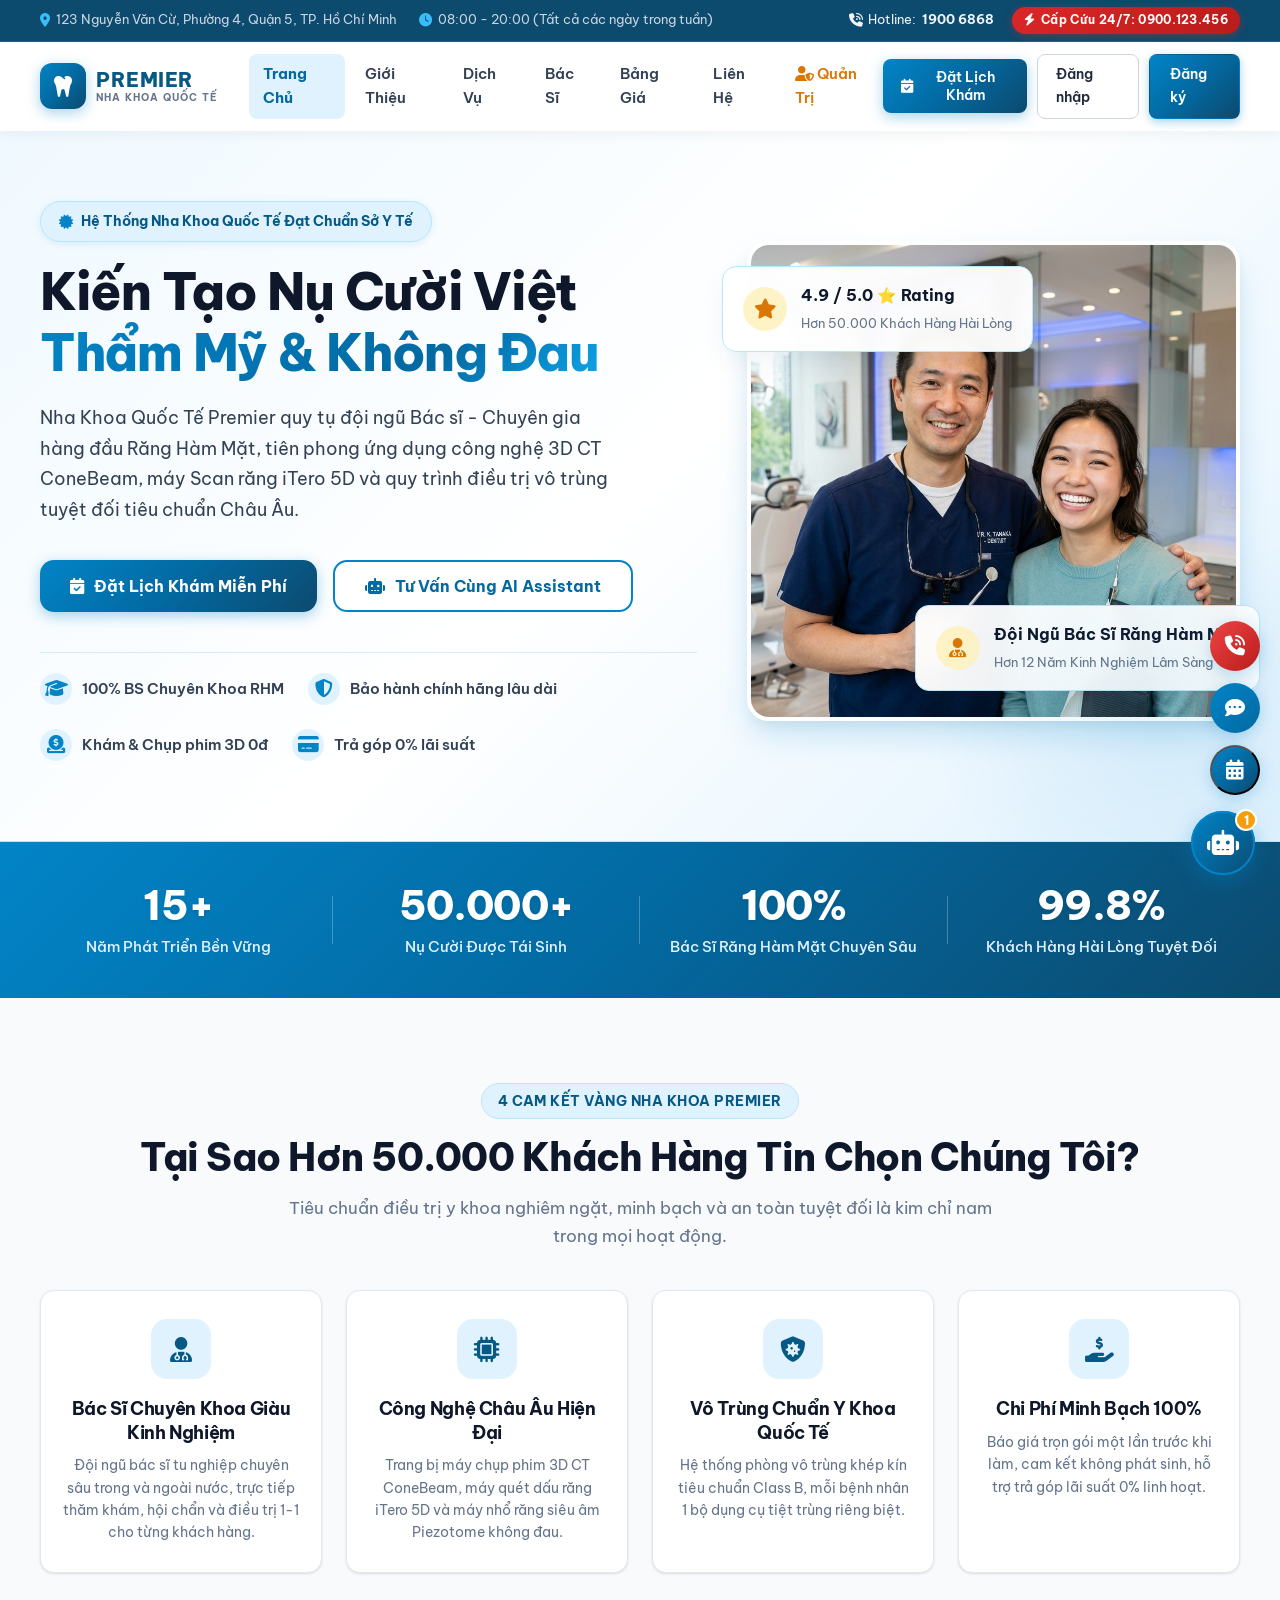
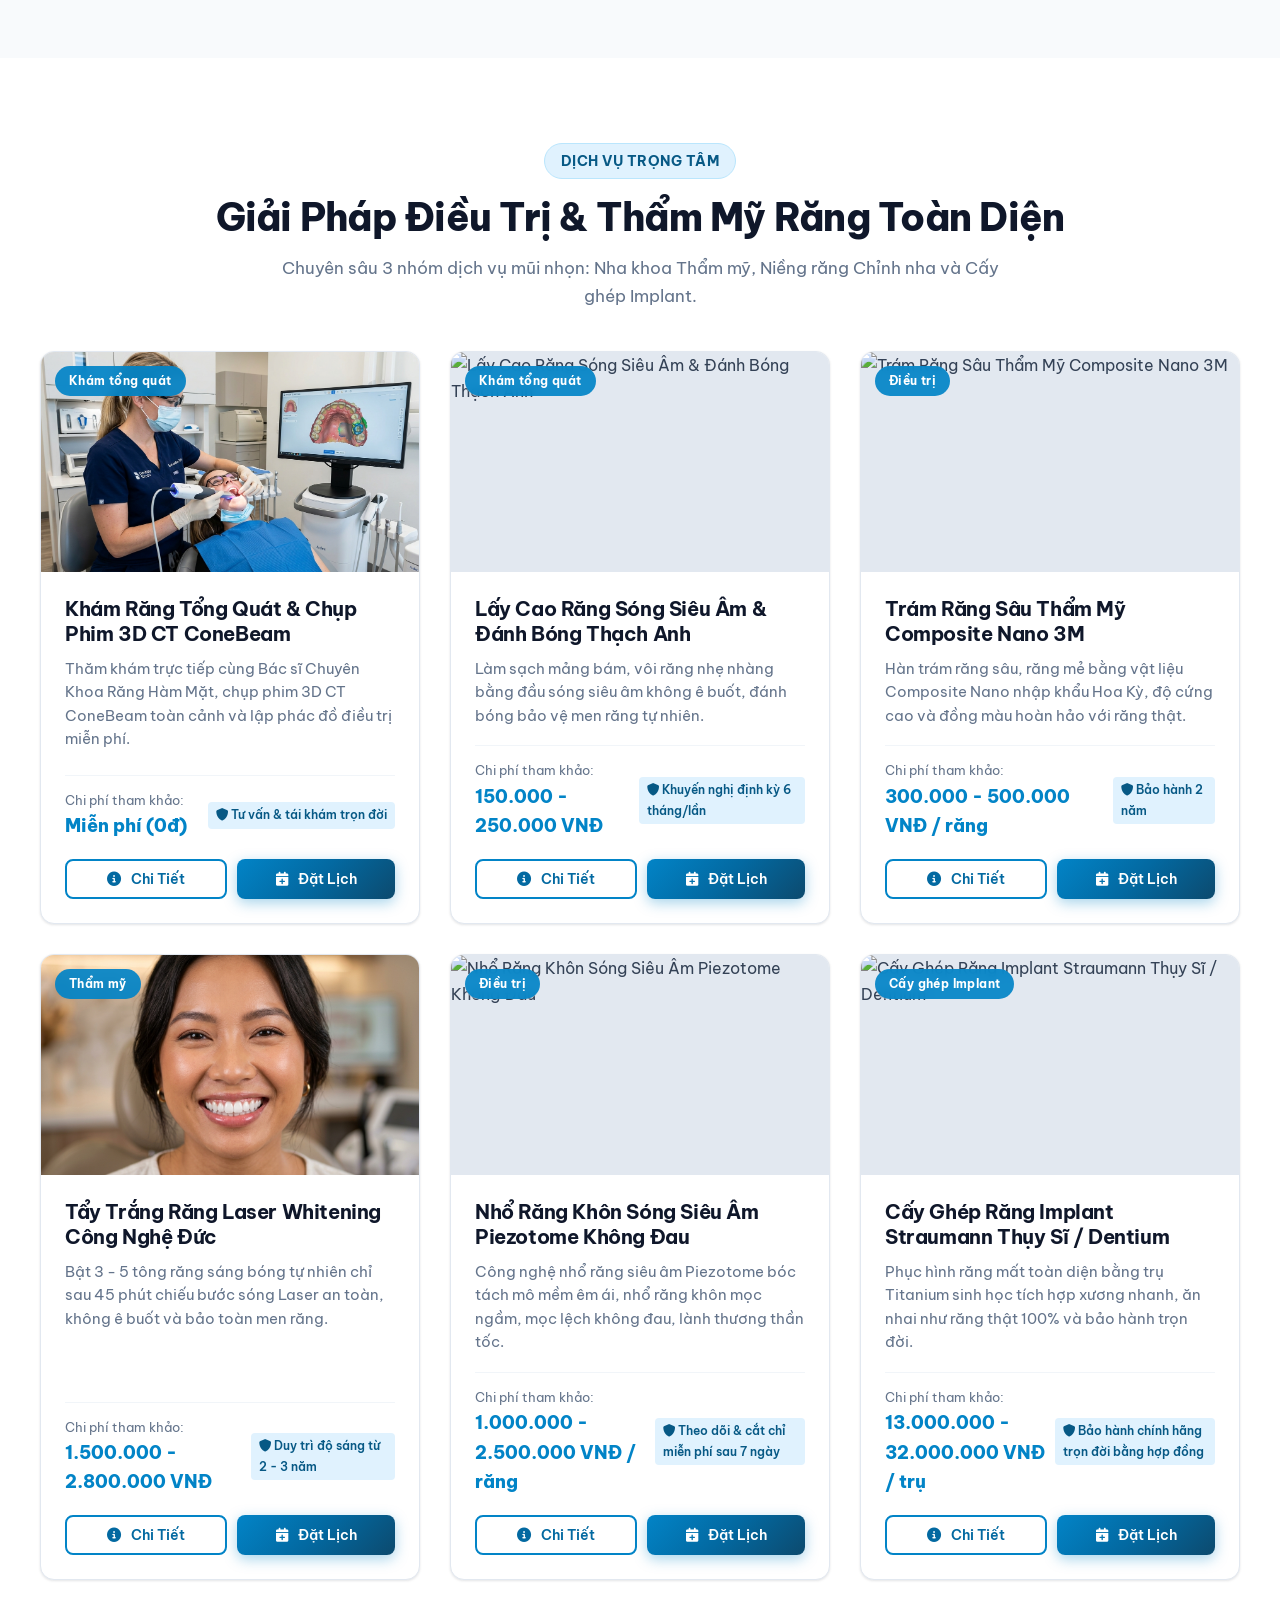
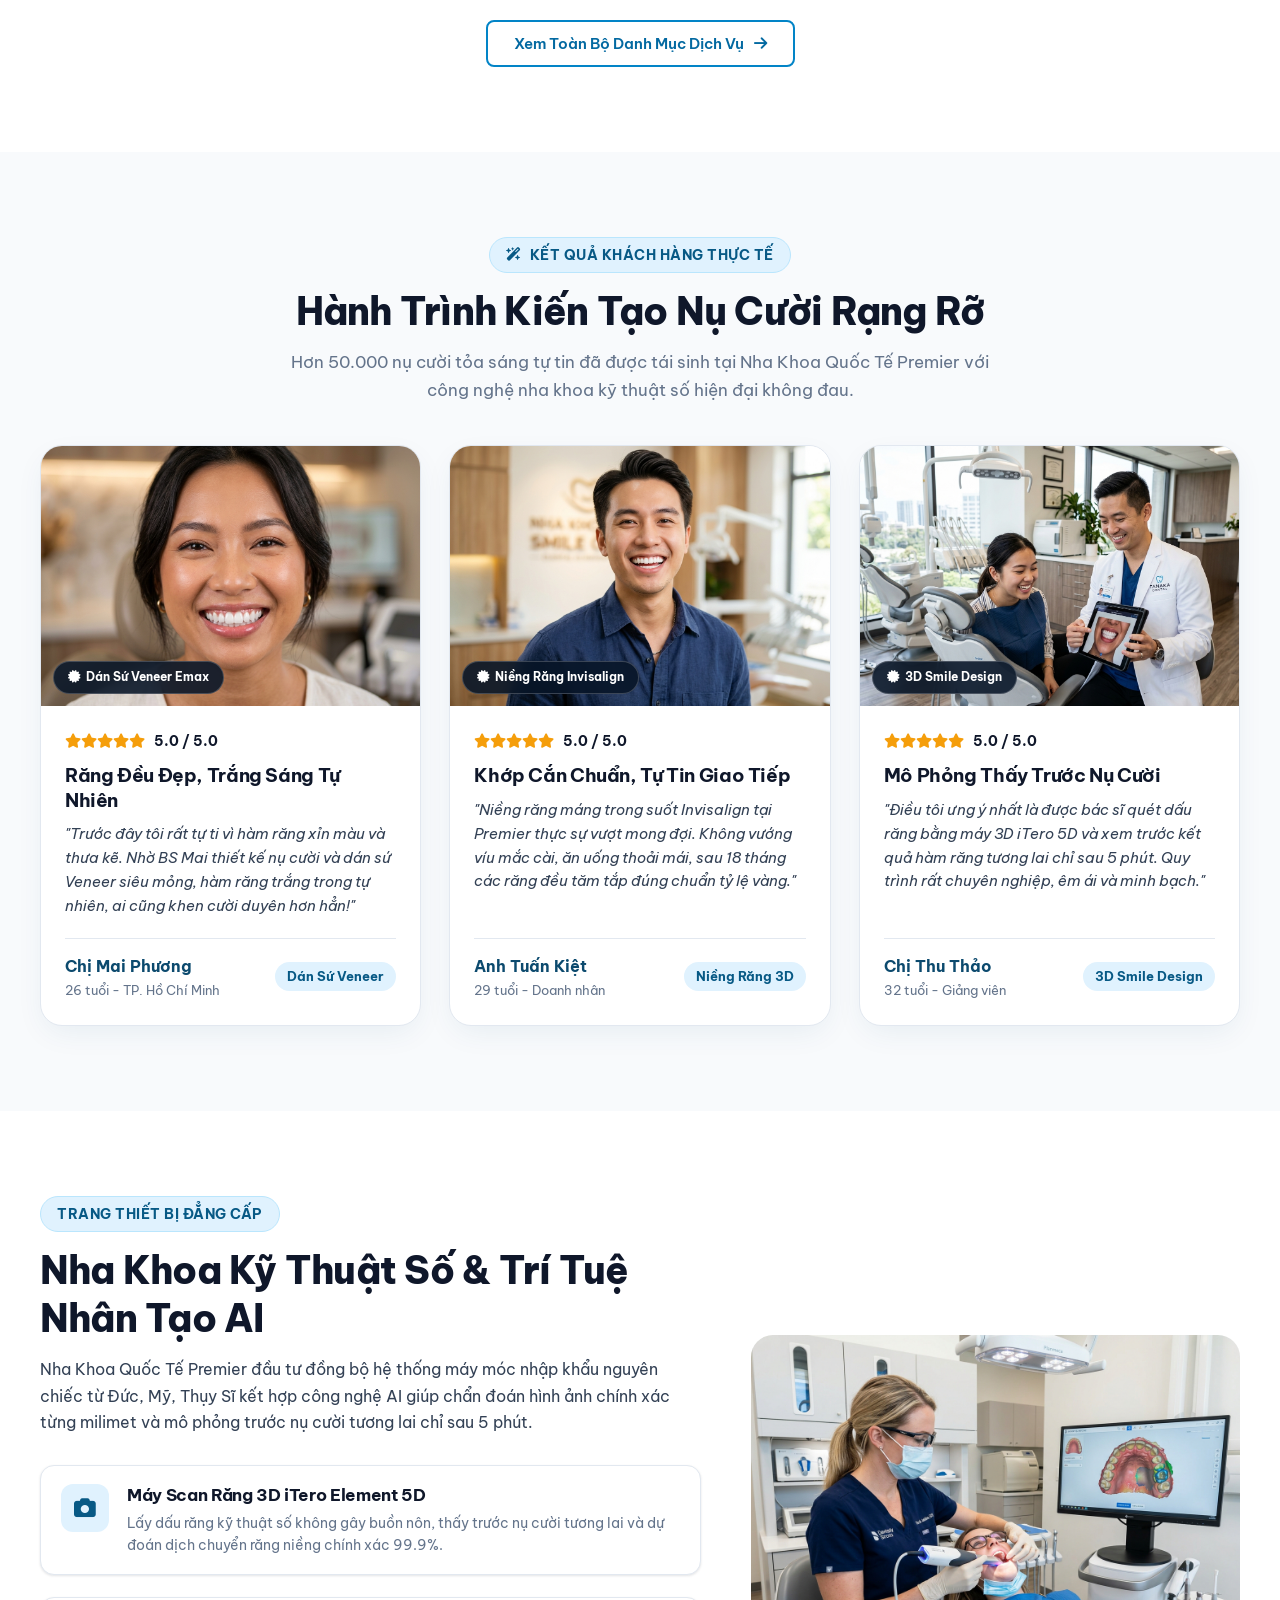
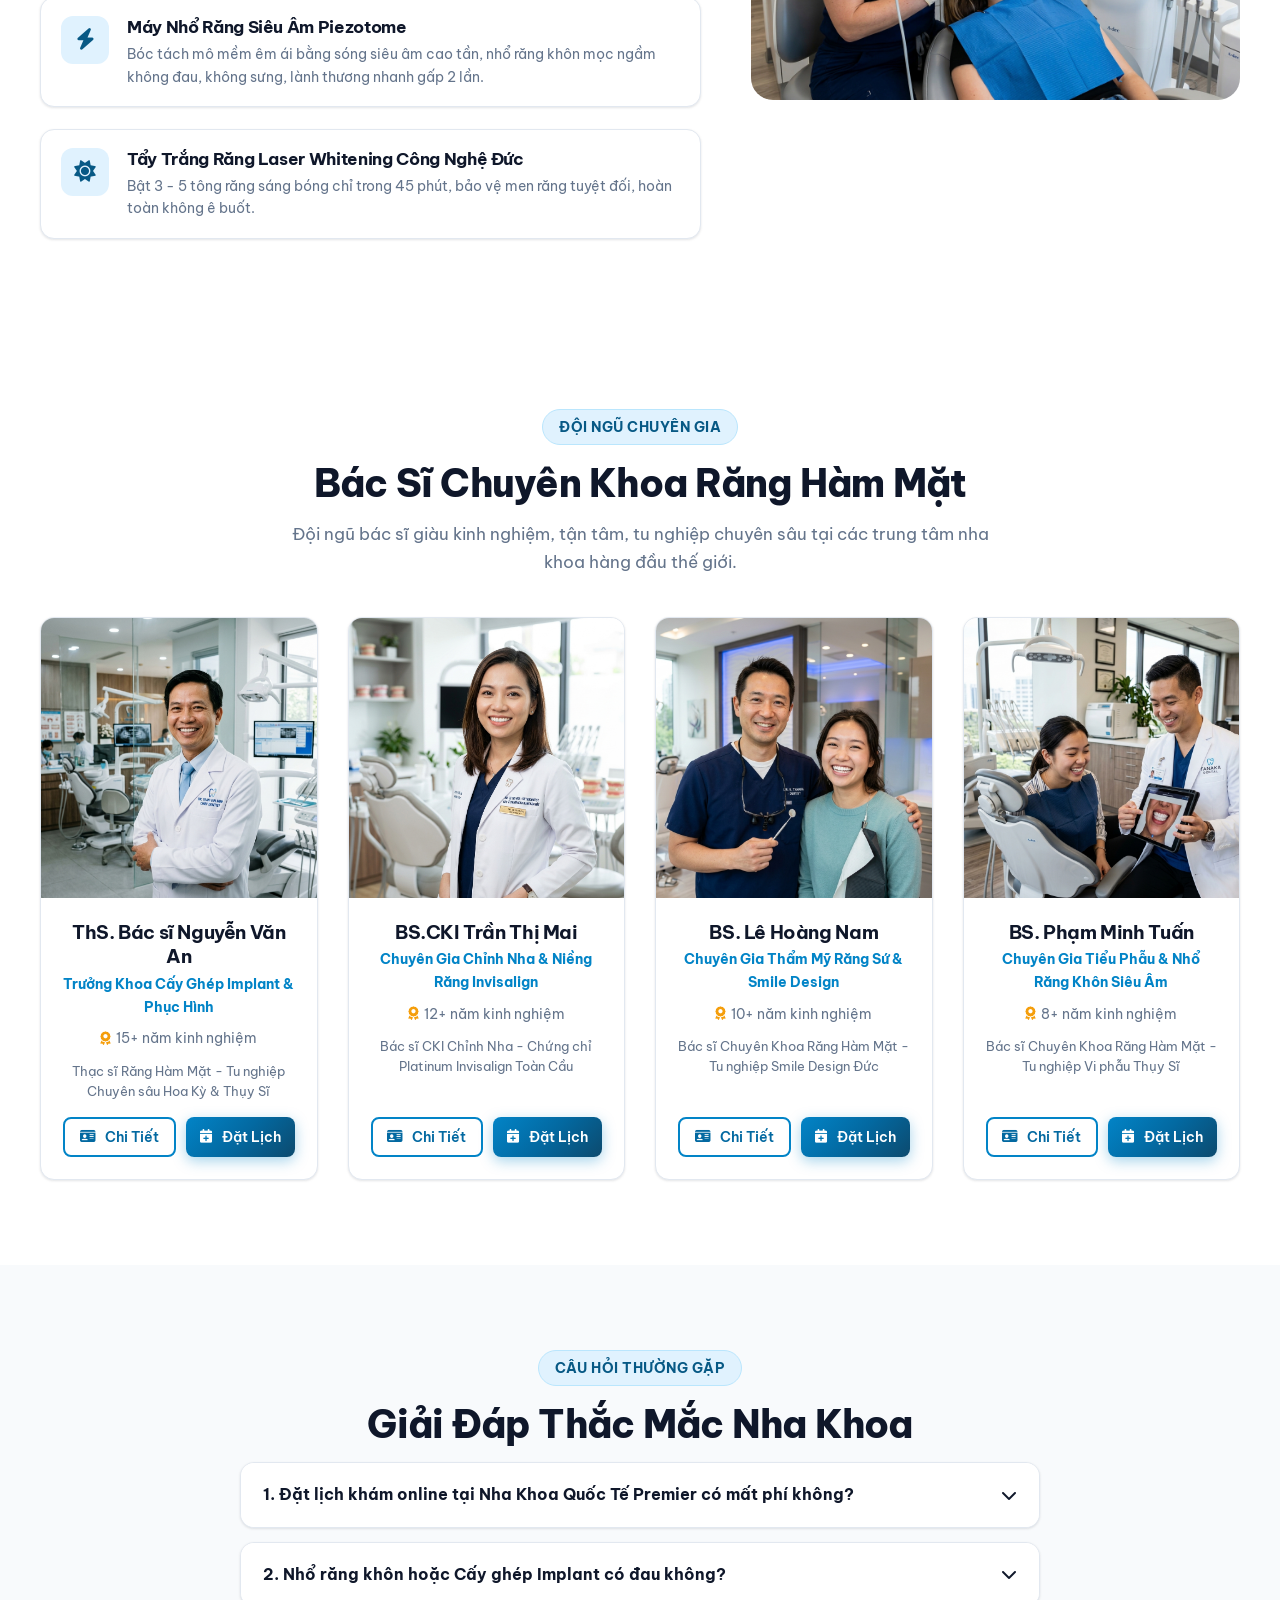
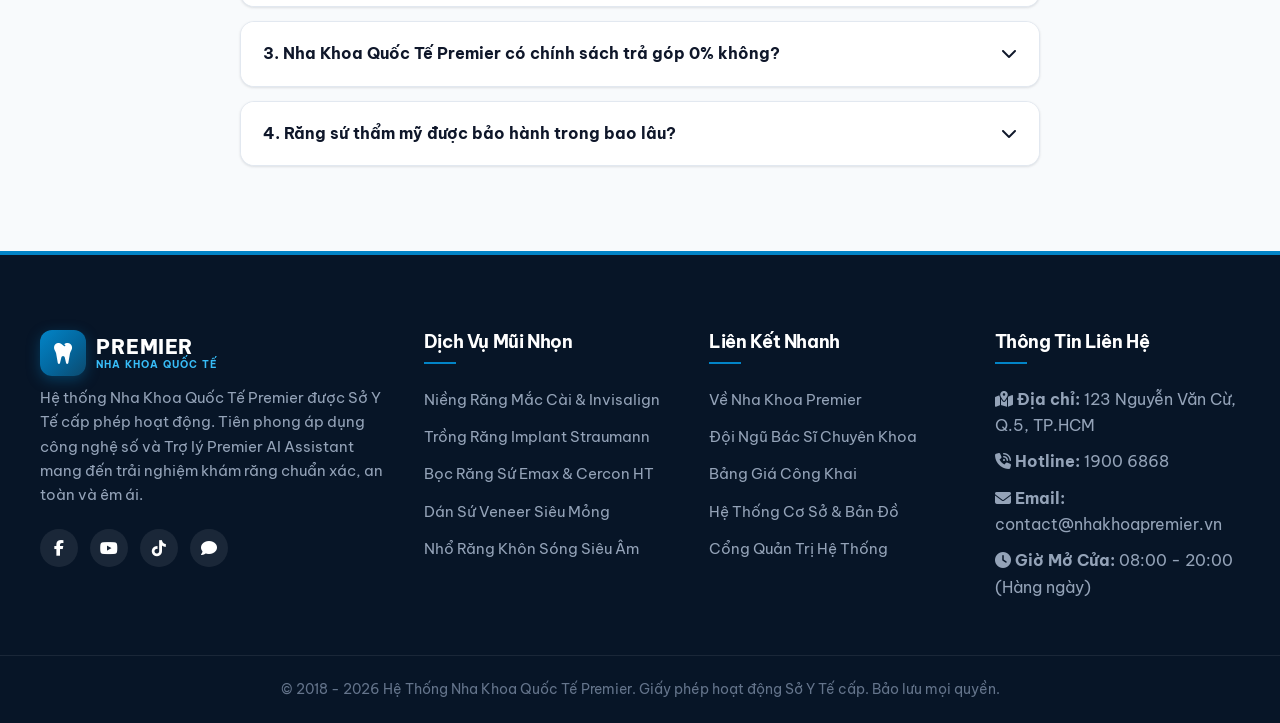
==== commit ad6c11c1: "feat: cap nhat toan bo source code he thong nha khoa, AI Chatbot, tai lieu va slide bao cao" ====
--- a/public/index.html
+++ b/public/index.html
@@ -3,14 +3,13 @@
 <head>
     <meta charset="UTF-8">
     <meta name="viewport" content="width=device-width, initial-scale=1.0">
-    <title>Nha Khoa Quốc Tế Premier - Chăm Sóc Nụ Cười Công Nghệ Cao AI</title>
-    <meta name="description" content="Nha Khoa Quốc Tế Premier - Hệ thống nha khoa công nghệ cao hàng đầu Việt Nam tích hợp Trợ lý AI Assistant. Khám răng, Niềng răng, Implant, Răng sứ thẩm mỹ.">
+    <title>Nha Khoa Quốc Tế Premier - Chăm Sóc Nụ Cười, Kiến Tạo Tự Tin</title>
+    <meta name="description" content="Nha Khoa Quốc Tế Premier - Hệ thống nha khoa công nghệ cao hàng đầu. Bác sĩ chuyên khoa Răng Hàm Mặt giàu kinh nghiệm. Niềng răng, Cấy ghép Implant, Răng sứ thẩm mỹ chuẩn quốc tế, không đau.">
     <link rel="preconnect" href="https://fonts.googleapis.com">
     <link rel="preconnect" href="https://fonts.gstatic.com" crossorigin>
     <link href="https://fonts.googleapis.com/css2?family=Be+Vietnam+Pro:ital,wght@0,300;0,400;0,500;0,600;0,700;0,800;1,300;1,400;1,600;1,700&family=Inter:wght@300;400;500;600;700;800&family=Plus+Jakarta+Sans:wght@300;400;500;600;700;800&display=swap" rel="stylesheet">
     <link rel="stylesheet" href="https://cdnjs.cloudflare.com/ajax/libs/font-awesome/6.5.1/css/all.min.css">
     <link rel="stylesheet" href="styles.css">
-    <link rel="stylesheet" href="/static/styles.css">
 </head>
 <body>
 
@@ -19,8 +18,8 @@
         <div class="top-bar">
             <div class="container top-bar-inner">
                 <div class="top-info">
-                    <span><i class="fa-solid fa-location-dot"></i> 123 Nguyễn Văn Cừ, Q.5, TP.HCM</span>
-                    <span><i class="fa-solid fa-clock"></i> 08:00 - 20:00 (Tất cả các ngày)</span>
+                    <span><i class="fa-solid fa-location-dot"></i> 123 Nguyễn Văn Cừ, Phường 4, Quận 5, TP. Hồ Chí Minh</span>
+                    <span><i class="fa-solid fa-clock"></i> 08:00 - 20:00 (Tất cả các ngày trong tuần)</span>
                 </div>
                 <div class="top-contact">
                     <a href="tel:19006868"><i class="fa-solid fa-phone-volume"></i> Hotline: <strong>1900 6868</strong></a>
@@ -50,9 +49,15 @@
                 </div>
 
                 <div class="nav-actions">
-                    <button class="btn btn-primary" onclick="openBookingModal()">
-                        <i class="fa-solid fa-calendar-check"></i> Đặt Lịch Ngay
+                    <button class="btn btn-primary" onclick="openBookingModal()" style="padding: 9px 18px; font-size: 0.88rem;">
+                        <i class="fa-solid fa-calendar-check"></i> Đặt Lịch Khám
                     </button>
+                    <a href="web/login.php?tab=login" class="btn-nav-login">
+                        Đăng nhập
+                    </a>
+                    <a href="web/login.php?tab=register" class="btn-nav-register">
+                        Đăng ký
+                    </a>
                     <button class="mobile-toggle" onclick="toggleMobileMenu()">
                         <i class="fa-solid fa-bars" id="menuIcon"></i>
                     </button>
@@ -60,6 +65,22 @@
             </div>
         </nav>
     </header>
+
+    <!-- FLOATING CONTACT BAR (QUICK ACTIONS) -->
+    <div class="floating-contact-bar">
+        <a href="tel:19006868" class="float-action-item float-hotline" title="Gọi Hotline 1900 6868">
+            <i class="fa-solid fa-phone-volume"></i>
+            <span class="float-tooltip">Hotline: 1900 6868</span>
+        </a>
+        <a href="https://zalo.me" target="_blank" class="float-action-item float-zalo" title="Chat qua Zalo">
+            <i class="fa-solid fa-comment-dots"></i>
+            <span class="float-tooltip">Tư vấn Zalo 24/7</span>
+        </a>
+        <button class="float-action-item float-booking" onclick="openBookingModal()" title="Đặt Lịch Khám 0đ">
+            <i class="fa-solid fa-calendar-days"></i>
+            <span class="float-tooltip">Đặt lịch khám miễn phí</span>
+        </button>
+    </div>
 
     <!-- MAIN PAGE CONTAINER -->
     <main class="main-content">
@@ -70,13 +91,20 @@
             <div class="hero">
                 <div class="container hero-inner">
                     <div class="hero-content">
-                        <div class="badge-tag"><i class="fa-solid fa-wand-magic-sparkles"></i> Ứng Dụng Công Nghệ AI 3D Hiện Đại</div>
-                        <h1 class="hero-title">Nụ Cười Rạng Rỡ <br><span class="highlight-text">Cuộc Sống Thăng Hoa</span></h1>
-                        <p class="hero-desc">Hệ thống Nha Khoa Quốc Tế Premier Clinic cung cấp giải pháp bọc răng sứ, niềng răng, cấy ghép Implant và thẩm mỹ nụ cười chuẩn Châu Âu với sự trợ giúp của AI Assistant.</p>
+                        <div class="badge-tag">
+                            <i class="fa-solid fa-certificate"></i> Hệ Thống Nha Khoa Quốc Tế Đạt Chuẩn Sở Y Tế
+                        </div>
+                        <h1 class="hero-title">
+                            Kiến Tạo Nụ Cười Việt <br>
+                            <span class="highlight-text">Thẩm Mỹ & Không Đau</span>
+                        </h1>
+                        <p class="hero-desc">
+                            Nha Khoa Quốc Tế Premier quy tụ đội ngũ Bác sĩ - Chuyên gia hàng đầu Răng Hàm Mặt, tiên phong ứng dụng công nghệ 3D CT ConeBeam, máy Scan răng iTero 5D và quy trình điều trị vô trùng tuyệt đối tiêu chuẩn Châu Âu.
+                        </p>
                         
                         <div class="hero-buttons">
                             <button class="btn btn-primary btn-lg" onclick="openBookingModal()">
-                                <i class="fa-solid fa-calendar-days"></i> Đặt Lịch Khám Miễn Phí
+                                <i class="fa-solid fa-calendar-check"></i> Đặt Lịch Khám Miễn Phí
                             </button>
                             <button class="btn btn-outline btn-lg" onclick="openChatbot()">
                                 <i class="fa-solid fa-robot"></i> Tư Vấn Cùng AI Assistant
@@ -85,12 +113,16 @@
 
                         <div class="hero-features">
                             <div class="feature-item">
+                                <i class="fa-solid fa-graduation-cap"></i>
+                                <span>100% BS Chuyên Khoa RHM</span>
+                            </div>
+                            <div class="feature-item">
                                 <i class="fa-solid fa-shield-halved"></i>
-                                <span>Bảo hành trọn đời</span>
+                                <span>Bảo hành chính hãng lâu dài</span>
                             </div>
                             <div class="feature-item">
-                                <i class="fa-solid fa-microscope"></i>
-                                <span>Chụp X-quang 3D Miễn Phí</span>
+                                <i class="fa-solid fa-circle-dollar-to-slot"></i>
+                                <span>Khám & Chụp phim 3D 0đ</span>
                             </div>
                             <div class="feature-item">
                                 <i class="fa-solid fa-credit-card"></i>
@@ -100,19 +132,19 @@
                     </div>
 
                     <div class="hero-image-wrapper">
-                        <img src="https://images.unsplash.com/photo-1629909613654-28e377c37b09?w=800&auto=format&fit=crop&q=80" alt="Nha Khoa Premier" class="hero-img">
+                        <img src="assets/images/hero-dentist-smile.jpg" alt="Bác sĩ Nha Khoa Quốc Tế Premier và nụ cười rạng rỡ của khách hàng" class="hero-img">
                         <div class="hero-card float-card-1">
                             <div class="icon-circle"><i class="fa-solid fa-star"></i></div>
                             <div>
-                                <strong>4.9 / 5.0 Rating</strong>
-                                <span>Hơn 25.000 Khách Hàng Hài Lòng</span>
+                                <strong>4.9 / 5.0 ⭐ Rating</strong>
+                                <span>Hơn 50.000 Khách Hàng Hài Lòng</span>
                             </div>
                         </div>
                         <div class="hero-card float-card-2">
-                            <div class="icon-circle green"><i class="fa-solid fa-user-doctor"></i></div>
+                            <div class="icon-circle"><i class="fa-solid fa-user-doctor"></i></div>
                             <div>
-                                <strong>100% Bác Sĩ CKI & Thạc Sĩ</strong>
-                                <span>Tu nghiệp tại Pháp, Đức, Mỹ</span>
+                                <strong>Đội Ngũ Bác Sĩ Răng Hàm Mặt</strong>
+                                <span>Hơn 12 Năm Kinh Nghiệm Lâm Sàng</span>
                             </div>
                         </div>
                     </div>
@@ -124,19 +156,53 @@
                 <div class="container stats-inner">
                     <div class="stat-box">
                         <h2 class="stat-number">15+</h2>
-                        <p class="stat-label">Năm Kinh Nghiệm</p>
+                        <p class="stat-label">Năm Phát Triển Bền Vững</p>
                     </div>
                     <div class="stat-box">
-                        <h2 class="stat-number">25.000+</h2>
-                        <p class="stat-label">Nụ Cười Được Kiến Tạo</p>
+                        <h2 class="stat-number">50.000+</h2>
+                        <p class="stat-label">Nụ Cười Được Tái Sinh</p>
                     </div>
                     <div class="stat-box">
                         <h2 class="stat-number">100%</h2>
-                        <p class="stat-label">Vô Trùng Chuẩn ISO Class B</p>
+                        <p class="stat-label">Bác Sĩ Răng Hàm Mặt Chuyên Sâu</p>
                     </div>
                     <div class="stat-box">
                         <h2 class="stat-number">99.8%</h2>
-                        <p class="stat-label">Tỷ Lệ Hài Lòng</p>
+                        <p class="stat-label">Khách Hàng Hài Lòng Tuyệt Đối</p>
+                    </div>
+                </div>
+            </div>
+
+            <!-- 4 Cam Kết Vàng Nha Khoa Premier -->
+            <div class="section-padding bg-light">
+                <div class="container">
+                    <div class="section-header text-center">
+                        <span class="sub-badge">4 CAM KẾT VÀNG NHA KHOA PREMIER</span>
+                        <h2 class="section-title">Tại Sao Hơn 50.000 Khách Hàng Tin Chọn Chúng Tôi?</h2>
+                        <p class="section-subtitle">Tiêu chuẩn điều trị y khoa nghiêm ngặt, minh bạch và an toàn tuyệt đối là kim chỉ nam trong mọi hoạt động.</p>
+                    </div>
+
+                    <div class="commitments-grid">
+                        <div class="commitment-card">
+                            <div class="commitment-icon"><i class="fa-solid fa-user-doctor"></i></div>
+                            <h3>Bác Sĩ Chuyên Khoa Giàu Kinh Nghiệm</h3>
+                            <p>Đội ngũ bác sĩ tu nghiệp chuyên sâu trong và ngoài nước, trực tiếp thăm khám, hội chẩn và điều trị 1-1 cho từng khách hàng.</p>
+                        </div>
+                        <div class="commitment-card">
+                            <div class="commitment-icon"><i class="fa-solid fa-microchip"></i></div>
+                            <h3>Công Nghệ Châu Âu Hiện Đại</h3>
+                            <p>Trang bị máy chụp phim 3D CT ConeBeam, máy quét dấu răng iTero 5D và máy nhổ răng siêu âm Piezotome không đau.</p>
+                        </div>
+                        <div class="commitment-card">
+                            <div class="commitment-icon"><i class="fa-solid fa-shield-virus"></i></div>
+                            <h3>Vô Trùng Chuẩn Y Khoa Quốc Tế</h3>
+                            <p>Hệ thống phòng vô trùng khép kín tiêu chuẩn Class B, mỗi bệnh nhân 1 bộ dụng cụ tiệt trùng riêng biệt.</p>
+                        </div>
+                        <div class="commitment-card">
+                            <div class="commitment-icon"><i class="fa-solid fa-hand-holding-dollar"></i></div>
+                            <h3>Chi Phí Minh Bạch 100%</h3>
+                            <p>Báo giá trọn gói một lần trước khi làm, cam kết không phát sinh, hỗ trợ trả góp lãi suất 0% linh hoạt.</p>
+                        </div>
                     </div>
                 </div>
             </div>
@@ -145,9 +211,9 @@
             <div class="section-padding">
                 <div class="container">
                     <div class="section-header text-center">
-                        <span class="sub-badge">DỊCH VỤ NỔI BẬT</span>
-                        <h2 class="section-title">Giải Pháp Chăm Sóc Răng Miệng Toàn Diện</h2>
-                        <p class="section-subtitle">Ứng dụng trang thiết bị y khoa hiện đại hàng đầu thế giới mang lại hiệu quả điều trị vượt trội.</p>
+                        <span class="sub-badge">DỊCH VỤ TRỌNG TÂM</span>
+                        <h2 class="section-title">Giải Pháp Điều Trị & Thẩm Mỹ Răng Toàn Diện</h2>
+                        <p class="section-subtitle">Chuyên sâu 3 nhóm dịch vụ mũi nhọn: Nha khoa Thẩm mỹ, Niềng răng Chỉnh nha và Cấy ghép Implant.</p>
                     </div>
 
                     <div class="services-grid" id="home-services-grid">
@@ -155,47 +221,130 @@
                     </div>
 
                     <div class="text-center margin-top-lg">
-                        <button class="btn btn-outline" onclick="switchNav('services')">Xem Tất Cả Dịch Vụ <i class="fa-solid fa-arrow-right"></i></button>
-                    </div>
-                </div>
-            </div>
-
-            <!-- Why Choose Us / Technology -->
-            <div class="bg-light section-padding">
+                        <button class="btn btn-outline" onclick="switchNav('services')">
+                            Xem Toàn Bộ Danh Mục Dịch Vụ <i class="fa-solid fa-arrow-right"></i>
+                        </button>
+                    </div>
+                </div>
+            </div>
+
+            <!-- Smile Transformation & Real Patient Smiles Showcase -->
+            <div class="section-padding bg-light">
+                <div class="container">
+                    <div class="section-header text-center">
+                        <span class="sub-badge"><i class="fa-solid fa-wand-magic-sparkles"></i> KẾT QUẢ KHÁCH HÀNG THỰC TẾ</span>
+                        <h2 class="section-title">Hành Trình Kiến Tạo Nụ Cười Rạng Rỡ</h2>
+                        <p class="section-subtitle">Hơn 50.000 nụ cười tỏa sáng tự tin đã được tái sinh tại Nha Khoa Quốc Tế Premier với công nghệ nha khoa kỹ thuật số hiện đại không đau.</p>
+                    </div>
+
+                    <div class="smile-grid">
+                        <div class="smile-card">
+                            <div class="smile-thumb">
+                                <img src="assets/images/smile-woman.jpg" alt="Kết quả bọc răng sứ thẩm mỹ Emax" loading="lazy">
+                                <span class="smile-badge"><i class="fa-solid fa-certificate"></i> Dán Sứ Veneer Emax</span>
+                            </div>
+                            <div class="smile-body">
+                                <div class="smile-stars">
+                                    <i class="fa-solid fa-star"></i><i class="fa-solid fa-star"></i><i class="fa-solid fa-star"></i><i class="fa-solid fa-star"></i><i class="fa-solid fa-star"></i>
+                                    <span style="font-weight:700; color:var(--dark); margin-left:6px;">5.0 / 5.0</span>
+                                </div>
+                                <h3 class="smile-title">Răng Đều Đẹp, Trắng Sáng Tự Nhiên</h3>
+                                <p class="smile-quote">"Trước đây tôi rất tự ti vì hàm răng xỉn màu và thưa kẽ. Nhờ BS Mai thiết kế nụ cười và dán sứ Veneer siêu mỏng, hàm răng trắng trong tự nhiên, ai cũng khen cười duyên hơn hẳn!"</p>
+                                <div class="smile-patient-info">
+                                    <div>
+                                        <span class="patient-name">Chị Mai Phương</span>
+                                        <span style="font-size:0.8rem; color:var(--muted); display:block;">26 tuổi - TP. Hồ Chí Minh</span>
+                                    </div>
+                                    <span class="patient-tag">Dán Sứ Veneer</span>
+                                </div>
+                            </div>
+                        </div>
+
+                        <div class="smile-card">
+                            <div class="smile-thumb">
+                                <img src="assets/images/smile-man.jpg" alt="Kết quả niềng răng trong suốt Invisalign" loading="lazy">
+                                <span class="smile-badge"><i class="fa-solid fa-certificate"></i> Niềng Răng Invisalign</span>
+                            </div>
+                            <div class="smile-body">
+                                <div class="smile-stars">
+                                    <i class="fa-solid fa-star"></i><i class="fa-solid fa-star"></i><i class="fa-solid fa-star"></i><i class="fa-solid fa-star"></i><i class="fa-solid fa-star"></i>
+                                    <span style="font-weight:700; color:var(--dark); margin-left:6px;">5.0 / 5.0</span>
+                                </div>
+                                <h3 class="smile-title">Khớp Cắn Chuẩn, Tự Tin Giao Tiếp</h3>
+                                <p class="smile-quote">"Niềng răng máng trong suốt Invisalign tại Premier thực sự vượt mong đợi. Không vướng víu mắc cài, ăn uống thoải mái, sau 18 tháng các răng đều tăm tắp đúng chuẩn tỷ lệ vàng."</p>
+                                <div class="smile-patient-info">
+                                    <div>
+                                        <span class="patient-name">Anh Tuấn Kiệt</span>
+                                        <span style="font-size:0.8rem; color:var(--muted); display:block;">29 tuổi - Doanh nhân</span>
+                                    </div>
+                                    <span class="patient-tag">Niềng Răng 3D</span>
+                                </div>
+                            </div>
+                        </div>
+
+                        <div class="smile-card">
+                            <div class="smile-thumb">
+                                <img src="assets/images/doctor-consult.jpg" alt="Tư vấn và thiết kế nụ cười 3D Smile Design" loading="lazy">
+                                <span class="smile-badge"><i class="fa-solid fa-certificate"></i> 3D Smile Design</span>
+                            </div>
+                            <div class="smile-body">
+                                <div class="smile-stars">
+                                    <i class="fa-solid fa-star"></i><i class="fa-solid fa-star"></i><i class="fa-solid fa-star"></i><i class="fa-solid fa-star"></i><i class="fa-solid fa-star"></i>
+                                    <span style="font-weight:700; color:var(--dark); margin-left:6px;">5.0 / 5.0</span>
+                                </div>
+                                <h3 class="smile-title">Mô Phỏng Thấy Trước Nụ Cười</h3>
+                                <p class="smile-quote">"Điều tôi ưng ý nhất là được bác sĩ quét dấu răng bằng máy 3D iTero 5D và xem trước kết quả hàm răng tương lai chỉ sau 5 phút. Quy trình rất chuyên nghiệp, êm ái và minh bạch."</p>
+                                <div class="smile-patient-info">
+                                    <div>
+                                        <span class="patient-name">Chị Thu Thảo</span>
+                                        <span style="font-size:0.8rem; color:var(--muted); display:block;">32 tuổi - Giảng viên</span>
+                                    </div>
+                                    <span class="patient-tag">3D Smile Design</span>
+                                </div>
+                            </div>
+                        </div>
+                    </div>
+                </div>
+            </div>
+
+            <!-- Technology & Why Choose Us -->
+            <div class="section-padding">
                 <div class="container">
                     <div class="tech-grid">
                         <div class="tech-content">
-                            <span class="sub-badge">CÔNG NGHỆ ĐỘT PHÁ</span>
-                            <h2 class="section-title">Nha Khoa Kỹ Thuật Số Tích Hợp Trí Tuệ Nhân Tạo</h2>
-                            <p class="desc-text">Nha Khoa Premier tiên phong ứng dụng trí tuệ nhân tạo (AI) trong phân tích phim X-quang Panorama và mô phỏng nụ cười Smile Design 3D, giúp khách hàng thấy trước kết quả chỉ sau 5 phút.</p>
+                            <span class="sub-badge">TRANG THIẾT BỊ ĐẲNG CẤP</span>
+                            <h2 class="section-title">Nha Khoa Kỹ Thuật Số & Trí Tuệ Nhân Tạo AI</h2>
+                            <p class="desc-text">
+                                Nha Khoa Quốc Tế Premier đầu tư đồng bộ hệ thống máy móc nhập khẩu nguyên chiếc từ Đức, Mỹ, Thụy Sĩ kết hợp công nghệ AI giúp chẩn đoán hình ảnh chính xác từng milimet và mô phỏng trước nụ cười tương lai chỉ sau 5 phút.
+                            </p>
 
                             <div class="tech-list">
                                 <div class="tech-item">
                                     <div class="tech-icon"><i class="fa-solid fa-camera"></i></div>
                                     <div>
                                         <h4>Máy Scan Răng 3D iTero Element 5D</h4>
-                                        <p>Lấy dấu răng kỹ thuật số không gây buồn nôn, dự đoán dịch chuyển răng niềng chính xác 99.9%.</p>
+                                        <p>Lấy dấu răng kỹ thuật số không gây buồn nôn, thấy trước nụ cười tương lai và dự đoán dịch chuyển răng niềng chính xác 99.9%.</p>
                                     </div>
                                 </div>
                                 <div class="tech-item">
                                     <div class="tech-icon"><i class="fa-solid fa-bolt"></i></div>
                                     <div>
                                         <h4>Máy Nhổ Răng Siêu Âm Piezotome</h4>
-                                        <p>Bóc tách mô mềm êm ái, nhổ răng khôn mọc ngầm không đau, lành thương nhanh gấp 2 lần.</p>
+                                        <p>Bóc tách mô mềm êm ái bằng sóng siêu âm cao tần, nhổ răng khôn mọc ngầm không đau, không sưng, lành thương nhanh gấp 2 lần.</p>
                                     </div>
                                 </div>
                                 <div class="tech-item">
                                     <div class="tech-icon"><i class="fa-solid fa-sun"></i></div>
                                     <div>
-                                        <h4>Tẩy Trắng Răng Laser Flash Công Nghệ Đức</h4>
-                                        <p>Bật 3 - 5 tông răng chỉ trong 45 phút, bảo vệ men răng tuyệt đối, không ê buốt.</p>
+                                        <h4>Tẩy Trắng Răng Laser Whitening Công Nghệ Đức</h4>
+                                        <p>Bật 3 - 5 tông răng sáng bóng chỉ trong 45 phút, bảo vệ men răng tuyệt đối, hoàn toàn không ê buốt.</p>
                                     </div>
                                 </div>
                             </div>
                         </div>
 
                         <div class="tech-img-box">
-                            <img src="https://images.unsplash.com/photo-1588776814546-1ffcf47267a5?w=800&auto=format&fit=crop&q=80" alt="Công nghệ nha khoa" class="rounded-img shadow-lg">
+                            <img src="assets/images/dental-tech-scanner.jpg" alt="Bác sĩ sử dụng máy Scan răng 3D kỹ thuật số tại Nha Khoa Quốc Tế Premier" class="rounded-img shadow-lg">
                         </div>
                     </div>
                 </div>
@@ -205,9 +354,9 @@
             <div class="section-padding">
                 <div class="container">
                     <div class="section-header text-center">
-                        <span class="sub-badge">ĐỘI NGŨ Y BÁC SĨ</span>
-                        <h2 class="section-title">Chuyên Gia Hàng Đầu Răng Hàm Mặt</h2>
-                        <p class="section-subtitle">Đội ngũ bác sĩ thạc sĩ, CKI giàu kinh nghiệm, tâm huyết và luôn coi bệnh nhân như người thân.</p>
+                        <span class="sub-badge">ĐỘI NGŨ CHUYÊN GIA</span>
+                        <h2 class="section-title">Bác Sĩ Chuyên Khoa Răng Hàm Mặt</h2>
+                        <p class="section-subtitle">Đội ngũ bác sĩ giàu kinh nghiệm, tận tâm, tu nghiệp chuyên sâu tại các trung tâm nha khoa hàng đầu thế giới.</p>
                     </div>
 
                     <div class="doctors-grid" id="home-doctors-grid">
@@ -227,41 +376,41 @@
                     <div class="faq-container">
                         <div class="faq-item">
                             <div class="faq-question" onclick="toggleFaq(this)">
-                                <span>1. Đặt lịch khám online có mất phí không?</span>
+                                <span>1. Đặt lịch khám online tại Nha Khoa Quốc Tế Premier có mất phí không?</span>
                                 <i class="fa-solid fa-chevron-down"></i>
                             </div>
                             <div class="faq-answer">
-                                <p>Hoàn toàn MIỄN PHÍ. Khách hàng đặt lịch hẹn online sẽ được miễn phí 100% chi phí thăm khám lâm sàng và chụp phim X-quang Panorama toàn cảnh.</p>
+                                <p>Hoàn toàn MIỄN PHÍ. Khách hàng đặt lịch hẹn online sẽ được miễn phí 100% chi phí thăm khám lâm sàng cùng Bác sĩ chuyên khoa và chụp phim X-quang 3D CT ConeBeam toàn cảnh.</p>
                             </div>
                         </div>
 
                         <div class="faq-item">
                             <div class="faq-question" onclick="toggleFaq(this)">
-                                <span>2. Niềng răng hoặc Cấy ghép Implant có đau không?</span>
+                                <span>2. Nhổ răng khôn hoặc Cấy ghép Implant có đau không?</span>
                                 <i class="fa-solid fa-chevron-down"></i>
                             </div>
                             <div class="faq-answer">
-                                <p>Với công nghệ sóng siêu âm Piezotome và kỹ thuật gây tê cục bộ không đau chuẩn Châu Âu, quy trình diễn ra nhẹ nhàng, êm ái, hạn chế tối đa xâm lấn.</p>
+                                <p>Với máy phẫu thuật sóng siêu âm Piezotome và kỹ thuật gây tê cục bộ vi điểm chuẩn Châu Âu, quy trình diễn ra nhẹ nhàng, êm ái, bảo toàn tối đa xương ổ răng và không gây đau đớn.</p>
                             </div>
                         </div>
 
                         <div class="faq-item">
                             <div class="faq-question" onclick="toggleFaq(this)">
-                                <span>3. Phòng khám có hỗ trợ trả góp 0% lãi suất không?</span>
+                                <span>3. Nha Khoa Quốc Tế Premier có chính sách trả góp 0% không?</span>
                                 <i class="fa-solid fa-chevron-down"></i>
                             </div>
                             <div class="faq-answer">
-                                <p>Có! Premier Clinic hỗ trợ trả góp 0% lãi suất cho các dịch vụ Niềng răng và Cấy ghép Implant thông qua thẻ tín dụng hơn 25 ngân hàng. Chỉ cần trả trước từ 30%.</p>
+                                <p>Có! Chúng tôi liên kết cùng hơn 25 ngân hàng hỗ trợ trả góp 0% lãi suất cho các dịch vụ Niềng răng và Cấy ghép Implant. Khách hàng chỉ cần thanh toán trước từ 30%.</p>
                             </div>
                         </div>
 
                         <div class="faq-item">
                             <div class="faq-question" onclick="toggleFaq(this)">
-                                <span>4. Bọc răng sứ được bảo hành trong bao lâu?</span>
+                                <span>4. Răng sứ thẩm mỹ được bảo hành trong bao lâu?</span>
                                 <i class="fa-solid fa-chevron-down"></i>
                             </div>
                             <div class="faq-answer">
-                                <p>Răng toàn sứ Cercon HT, Emax, Lava Ultimate được bảo hành chính hãng bằng thẻ QR Code điện tử từ 10 đến 15 năm đối với tất cả các trường hợp sứt vỡ do kỹ thuật.</p>
+                                <p>Các dòng răng toàn sứ chính hãng cao cấp (Cercon HT, Emax, Lava Plus...) được cấp thẻ bảo hành điện tử chính hãng từ 10 năm đến trọn đời với mã QR Code tra cứu trên toàn cầu.</p>
                             </div>
                         </div>
                     </div>
@@ -273,41 +422,394 @@
         <section id="about-section" class="page-section">
             <div class="page-header">
                 <div class="container">
-                    <h1>Giới Thiệu Về Nha Khoa Premier</h1>
-                    <p>Hành trình 15 năm kiến tạo hơn 25.000 nụ cười tự tin và rạng rỡ</p>
+                    <div style="font-size: 0.85rem; font-weight: 600; color: #bae6fd; margin-bottom: 8px; text-transform: uppercase; letter-spacing: 1px;">
+                        <a href="#home" onclick="switchNav('home')" style="color: #bae6fd; text-decoration: none;">Trang Chủ</a> &nbsp;/&nbsp; <span style="color: #ffffff;">Giới Thiệu Phòng Khám</span>
+                    </div>
+                    <h1>Hệ Thống Nha Khoa Quốc Tế Premier</h1>
+                    <p>Hơn 15 năm kiến tạo nụ cười hoàn mỹ – Tiên phong công nghệ kỹ thuật số không đau chuẩn y khoa Quốc Tế</p>
                 </div>
             </div>
 
             <div class="section-padding">
                 <div class="container">
+
+                    <!-- Key Metrics Strip -->
+                    <div class="about-stats-grid">
+                        <div class="about-stat-card">
+                            <div class="stat-icon"><i class="fa-solid fa-award"></i></div>
+                            <h3>15+</h3>
+                            <p>Năm Đồng Hành</p>
+                            <small>Thương hiệu y khoa uy tín từ 2011</small>
+                        </div>
+                        <div class="about-stat-card">
+                            <div class="stat-icon"><i class="fa-solid fa-face-smile-beam"></i></div>
+                            <h3>50.000+</h3>
+                            <p>Nụ Cười Tái Sinh</p>
+                            <small>Hài lòng tuyệt đối về thẩm mỹ & khớp cắn</small>
+                        </div>
+                        <div class="about-stat-card">
+                            <div class="stat-icon"><i class="fa-solid fa-user-doctor"></i></div>
+                            <h3>100%</h3>
+                            <p>Bác Sĩ CKI & Thạc Sĩ</p>
+                            <small>Đại học Y Dược, tu nghiệp Pháp - Hoa Kỳ</small>
+                        </div>
+                        <div class="about-stat-card">
+                            <div class="stat-icon"><i class="fa-solid fa-shield-heart"></i></div>
+                            <h3>0 VNĐ</h3>
+                            <p>Khám & Chụp Phim 3D</p>
+                            <small>Minh bạch chi phí 100% trước điều trị</small>
+                        </div>
+                    </div>
+
+                    <!-- Story & Heritage Section -->
                     <div class="about-grid">
                         <div class="about-text">
-                            <span class="sub-badge">VỀ CHÚNG TÔI</span>
-                            <h2>Tiêu Chuẩn Nha Khoa Quốc Tế Hàng Đầu TP. Hồ Chí Minh</h2>
-                            <p>Được thành lập từ năm 2011, **Nha Khoa Quốc Tế Premier Clinic** tự hào là địa chỉ nha khoa uy tín, đáp ứng các tiêu chuẩn khắt khe nhất của Bộ Y tế và Liên minh Châu Âu (EU).</p>
-                            <p>Chúng tôi đầu tư đồng bộ hệ thống phòng điều trị vô trùng Class B, máy chụp CT Cone Beam 3D, máy nhổ răng siêu âm Piezotome và máy scan răng iTero Element 5D.</p>
+                            <span class="sub-badge"><i class="fa-solid fa-tooth"></i> VỀ CHÚNG TÔI</span>
+                            <h2>Hệ Thống Nha Khoa Uy Tín Hàng Đầu Đạt Chuẩn Sở Y Tế</h2>
+                            <p>Được thành lập từ năm 2011, <strong>Nha Khoa Quốc Tế Premier (Premier Dental Clinic)</strong> tự hào là một trong những trung tâm điều trị và phục hình thẩm mỹ nụ cười hàng đầu Việt Nam được Sở Y Tế TP.HCM cấp giấy phép hoạt động chính quy số <strong>08925/HCM-GPHĐ</strong>.</p>
+                            <p>Chúng tôi thấu hiểu rằng nha khoa không đơn thuần chỉ là điều trị bệnh lý răng miệng mà còn là hành trình phục hồi sự tự tin, sức khỏe tiêu hóa và nét đẹp thẩm mỹ cho từng khách hàng. Với phương châm <em>"Bảo tồn tối đa răng thật – Điều trị nhẹ nhàng, không đau đớn"</em>, Premier Dental luôn đặt lợi ích và sự an tâm của khách hàng làm trọng tâm trong mọi phác đồ.</p>
+                            <p>Tại Premier, 100% Bác sĩ trực tiếp điều trị đều tốt nghiệp chuyên khoa Răng Hàm Mặt, có trên 10 năm kinh nghiệm lâm sàng và liên tục tu nghiệp tại các trung tâm đào tạo nha khoa danh tiếng ở Đức, Thụy Sĩ và Hoa Kỳ.</p>
 
                             <div class="values-box">
                                 <div class="val-card">
                                     <i class="fa-solid fa-heart-pulse"></i>
-                                    <h4>Tận Tâm</h4>
-                                    <p>Luôn đặt lợi ích và sức khỏe của bệnh nhân lên hàng đầu.</p>
+                                    <h4>Tận Tâm Như Người Thân</h4>
+                                    <p>Lắng nghe thấu đáo, giải thích cặn kẽ và đồng hành suốt vòng đời nụ cười.</p>
                                 </div>
                                 <div class="val-card">
                                     <i class="fa-solid fa-shield-virus"></i>
-                                    <h4>Vô Trùng tuyệt đối</h4>
-                                    <p>100% dụng cụ hấp tiệt trùng riêng biệt từng bệnh nhân.</p>
+                                    <h4>Vô Trùng Tuyệt Đối Class B</h4>
+                                    <p>Quy trình hấp sấy khép kín Melag (CHLB Đức), mỗi bệnh nhân 1 bộ dụng cụ riêng.</p>
                                 </div>
                                 <div class="val-card">
                                     <i class="fa-solid fa-scale-balanced"></i>
-                                    <h4>Minh Bạch</h4>
-                                    <p>Báo giá rõ ràng, không phát sinh chi phí ngoài hợp đồng.</p>
+                                    <h4>Minh Bạch Chi Phí 100%</h4>
+                                    <p>Báo giá trọn gói trước khi làm, cam kết không phát sinh, bảo hành văn bản.</p>
                                 </div>
                             </div>
                         </div>
 
                         <div class="about-img-group">
-                            <img src="https://images.unsplash.com/photo-1629909615184-74f495363b67?w=800&auto=format&fit=crop&q=80" alt="Cơ sở vật chất nha khoa" class="rounded-img shadow">
+                            <img src="assets/images/doctor-consult.jpg" alt="Bác sĩ chuyên khoa tư vấn kế hoạch điều trị nụ cười tại Nha Khoa Quốc Tế Premier" class="rounded-img shadow">
+                        </div>
+                    </div>
+
+                    <!-- Three Pillars: Vision - Mission - Philosophy -->
+                    <div class="margin-top-lg">
+                        <div class="section-header text-center">
+                            <span class="sub-badge"><i class="fa-solid fa-compass"></i> KIM CHỈ NAM HOẠT ĐỘNG</span>
+                            <h2 class="section-title">Tầm Nhìn, Sứ Mệnh & Triết Lý Y Đức</h2>
+                            <p class="section-subtitle">Định hình tiêu chuẩn điều trị nha khoa hiện đại, nhân văn và trường tồn</p>
+                        </div>
+
+                        <div class="pillars-grid">
+                            <div class="pillar-card">
+                                <div class="pillar-icon-box"><i class="fa-solid fa-eye"></i></div>
+                                <h3>Tầm Nhìn Chiến Lược</h3>
+                                <p>Trở thành hệ thống nha khoa kỹ thuật số điều trị <strong>không đau – thẩm mỹ – an toàn</strong> hàng đầu khu vực, là địa chỉ tin cậy của hàng triệu gia đình Việt và kiều bào trên toàn thế giới khi tìm kiếm giải pháp nụ cười hoàn mỹ.</p>
+                            </div>
+                            <div class="pillar-card highlight">
+                                <div class="pillar-icon-box"><i class="fa-solid fa-hand-holding-heart"></i></div>
+                                <h3>Sứ Mệnh Phụng Sự</h3>
+                                <p>Xóa bỏ nỗi sợ hãi nha khoa bằng công nghệ y khoa tiên tiến nhất. Mang đến dịch vụ chăm sóc răng miệng tiêu chuẩn Châu Âu với mức chi phí hợp lý, minh bạch và chính sách hỗ trợ tài chính tốt nhất cho mọi khách hàng.</p>
+                            </div>
+                            <div class="pillar-card">
+                                <div class="pillar-icon-box"><i class="fa-solid fa-stethoscope"></i></div>
+                                <h3>Triết Lý Điều Trị & Y Đức</h3>
+                                <p><strong>"Bảo tồn tối đa răng thật – Đúng người, đúng bệnh"</strong>. Đội ngũ bác sĩ tuân thủ nghiêm ngặt chuẩn mực y đức: chẩn đoán 1-1 trung thực, phác đồ điều trị cá nhân hóa và tuyệt đối không xâm lấn quá mức chỉ định.</p>
+                            </div>
+                        </div>
+                    </div>
+
+                    <!-- Advanced Technologies & Facilities -->
+                    <div class="margin-top-lg">
+                        <div class="section-header text-center">
+                            <span class="sub-badge"><i class="fa-solid fa-microchip"></i> TRANG THIẾT BỊ ĐẲNG CẤP</span>
+                            <h2 class="section-title">Công Nghệ Kỹ Thuật Số Đột Phá Chuẩn Châu Âu</h2>
+                            <p class="section-subtitle">Đồng bộ 100% trang thiết bị nhập khẩu chính hãng từ Đức, Thụy Sĩ, Ý và Hoa Kỳ</p>
+                        </div>
+
+                        <div class="about-tech-grid">
+                            <div class="about-tech-card">
+                                <div class="about-tech-header">
+                                    <div class="about-tech-icon"><i class="fa-solid fa-x-ray"></i></div>
+                                    <h4>Máy Chụp Phim 3D CT Cone Beam</h4>
+                                </div>
+                                <p>Khảo sát toàn diện cấu trúc xương hàm, hệ thống dây thần kinh và xoang hàm theo không gian 3 chiều với độ phân giải siêu nét, giảm tới 90% lượng tia xạ so với máy X-quang truyền thống.</p>
+                                <div class="tech-badge-list">
+                                    <span class="tech-badge-item">Chụp 10s siêu nhanh</span>
+                                    <span class="tech-badge-item">Độ chính xác milimet</span>
+                                    <span class="tech-badge-item">An toàn tuyệt đối</span>
+                                </div>
+                            </div>
+
+                            <div class="about-tech-card">
+                                <div class="about-tech-header">
+                                    <div class="about-tech-icon"><i class="fa-solid fa-wand-magic-sparkles"></i></div>
+                                    <h4>Máy Quét Dấu Răng 3D iTero 5D</h4>
+                                </div>
+                                <p>Ứng dụng công nghệ quét quang học kỹ thuật số thế hệ mới, thay thế hoàn toàn lấy dấu thạch cao truyền thống. Mô phỏng phác đồ niềng răng và thấy trước nụ cười tương lai chỉ sau 60 giây.</p>
+                                <div class="tech-badge-list">
+                                    <span class="tech-badge-item">Quét dấu quang học 60s</span>
+                                    <span class="tech-badge-item">Tích hợp NIRI phát hiện sâu răng</span>
+                                    <span class="tech-badge-item">Xem trước nụ cười</span>
+                                </div>
+                            </div>
+
+                            <div class="about-tech-card">
+                                <div class="about-tech-header">
+                                    <div class="about-tech-icon"><i class="fa-solid fa-wave-square"></i></div>
+                                    <h4>Máy Nhổ Răng Siêu Âm Piezotome</h4>
+                                </div>
+                                <p>Sử dụng bước sóng siêu âm chọn lọc để phân tách răng khôn mà không làm tổn thương màng xương và mạch máu xung quanh. Quá trình nhổ êm ái, hạn chế tối đa chảy máu và lành thương siêu tốc.</p>
+                                <div class="tech-badge-list">
+                                    <span class="tech-badge-item">Không đau – Không sưng</span>
+                                    <span class="tech-badge-item">Bảo tồn mô mềm</span>
+                                    <span class="tech-badge-item">Hồi phục sau 24h</span>
+                                </div>
+                            </div>
+
+                            <div class="about-tech-card">
+                                <div class="about-tech-header">
+                                    <div class="about-tech-icon"><i class="fa-solid fa-shield-virus"></i></div>
+                                    <h4>Vô Trùng Trung Tâm Melag (Đức)</h4>
+                                </div>
+                                <p>Hệ thống phòng vô trùng 1 chiều khép kín đạt tiêu chuẩn ISO Class B Châu Âu. Mọi dụng cụ đều được sấy tiệt trùng chân không ở 134°C, dán tem chỉ thị màu và niêm phong riêng cho từng bệnh nhân.</p>
+                                <div class="tech-badge-list">
+                                    <span class="tech-badge-item">Chuẩn vô trùng Class B</span>
+                                    <span class="tech-badge-item">Lò hấp Melag CHLB Đức</span>
+                                    <span class="tech-badge-item">Chống lây nhiễm chéo 100%</span>
+                                </div>
+                            </div>
+
+                            <div class="about-tech-card">
+                                <div class="about-tech-header">
+                                    <div class="about-tech-icon"><i class="fa-solid fa-laptop-medical"></i></div>
+                                    <h4>Thiết Kế Nụ Cười Kỹ Thuật Số DSD</h4>
+                                    <p>Phần mềm Digital Smile Design phân tích các tỷ lệ vàng khuôn mặt, cung cười và nhân trắc học của từng bệnh nhân. Giúp thiết kế dáng răng thẩm mỹ tự nhiên, hài hòa và trường tồn với thời gian.</p>
+                                    <div class="tech-badge-list">
+                                        <span class="tech-badge-item">Tỷ lệ vàng nhân trắc học</span>
+                                        <span class="tech-badge-item">Khách hàng duyệt dáng răng trước</span>
+                                        <span class="tech-badge-item">Tự nhiên & sang trọng</span>
+                                    </div>
+                            </div>
+
+                            <div class="about-tech-card">
+                                <div class="about-tech-header">
+                                    <div class="about-tech-icon"><i class="fa-solid fa-chair"></i></div>
+                                    <h4>Ghế Nha Khoa Thông Minh Stern Weber</h4>
+                                </div>
+                                <p>Dòng ghế phẫu thuật cao cấp nhập khẩu nguyên chiếc từ Italia với đệm êm ái nâng đỡ cột sống, tích hợp màn hình HD hiển thị phim chụp trực tiếp và hệ thống tự khử khuẩn đường ống nước tự động.</p>
+                                <div class="tech-badge-list">
+                                    <span class="tech-badge-item">Nhập khẩu chính hãng Italia</span>
+                                    <span class="tech-badge-item">Tự khử trùng đường ống</span>
+                                    <span class="tech-badge-item">Trải nghiệm êm ái tối đa</span>
+                                </div>
+                            </div>
+                        </div>
+                    </div>
+
+                    <!-- 15-Year Milestone Journey -->
+                    <div class="margin-top-lg">
+                        <div class="section-header text-center">
+                            <span class="sub-badge"><i class="fa-solid fa-clock-rotate-left"></i> CHẶNG ĐƯỜNG PHÁT TRIỂN</span>
+                            <h2 class="section-title">Hành Trình 15 Năm Khẳng Định Vị Thế</h2>
+                            <p class="section-subtitle">Từng bước kiến tạo hệ sinh thái nha khoa thông minh, chuyên nghiệp và uy tín</p>
+                        </div>
+
+                        <div class="milestones-strip">
+                            <div class="milestone-box">
+                                <span class="milestone-year">2011</span>
+                                <h4>Khởi Nguồn Đam Mê</h4>
+                                <p>Thành lập phòng khám đầu tiên tại Quận 5, TP.HCM với 5 ghế điều trị hiện đại, tập trung vào điều trị nha khoa tổng quát không đau.</p>
+                            </div>
+                            <div class="milestone-box">
+                                <span class="milestone-year">2016</span>
+                                <h4>Chuẩn Hóa Y Khoa</h4>
+                                <p>Đạt chứng nhận vô trùng ISO Class B quốc tế; mở rộng Trung tâm chuyên sâu Cấy ghép Implant và Chỉnh nha niềng răng công nghệ cao.</p>
+                            </div>
+                            <div class="milestone-box">
+                                <span class="milestone-year">2020</span>
+                                <h4>Số Hóa Toàn Diện</h4>
+                                <p>Trang bị đồng bộ hệ thống chụp CT Cone Beam 3D và máy scan iTero 5D; cán mốc phục vụ hơn 30.000 bệnh nhân trên toàn quốc.</p>
+                            </div>
+                            <div class="milestone-box">
+                                <span class="milestone-year">2024 - 2026</span>
+                                <h4>Kỷ Nguyên Kỹ Thuật Số & AI</h4>
+                                <p>Phát triển chuỗi cơ sở chuẩn 5 sao tại các quận trung tâm; tích hợp Trợ lý Trí tuệ Nhân tạo AI tư vấn 24/7 và đạt mốc 50.000 nụ cười rạng rỡ.</p>
+                            </div>
+                        </div>
+                    </div>
+
+                    <!-- 5-Step Treatment Procedure -->
+                    <div class="margin-top-lg">
+                        <div class="section-header text-center">
+                            <span class="sub-badge"><i class="fa-solid fa-clipboard-check"></i> TIÊU CHUẨN ĐIỀU TRỊ</span>
+                            <h2 class="section-title">Quy Trình Khám & Điều Trị 5 Bước Chuẩn Y Khoa</h2>
+                            <p class="section-subtitle">Khép kín, an toàn tuyệt đối, nhanh chóng và minh bạch từ lúc tiếp đón đến sau điều trị</p>
+                        </div>
+
+                        <div class="about-steps-grid">
+                            <div class="step-flow-card">
+                                <div class="step-number">01</div>
+                                <h4>Tiếp Đón & Chụp 3D</h4>
+                                <p>Lễ tân đón tiếp chu đáo, miễn phí chụp phim CT Cone Beam 3D và khám tổng quát 0đ.</p>
+                            </div>
+                            <div class="step-flow-card">
+                                <div class="step-number">02</div>
+                                <h4>Hội Chẩn & Lên Phác Đồ</h4>
+                                <p>Bác sĩ chuyên khoa đọc phim, phân tích khớp cắn và lập phác đồ điều trị cá nhân hóa 1-1.</p>
+                            </div>
+                            <div class="step-flow-card">
+                                <div class="step-number">03</div>
+                                <h4>Minh Bạch Chi Phí</h4>
+                                <p>Báo giá trọn gói văn bản, ký cam kết hiệu quả điều trị và hợp đồng bảo hành chính hãng.</p>
+                            </div>
+                            <div class="step-flow-card">
+                                <div class="step-number">04</div>
+                                <h4>Thực Hiện Nhẹ Nhàng</h4>
+                                <p>Tiến hành điều trị trong phòng thủ thuật vô trùng tuyệt đối với công nghệ gây tê không đau.</p>
+                            </div>
+                            <div class="step-flow-card">
+                                <div class="step-number">05</div>
+                                <h4>Cấp Thẻ Bảo Hành</h4>
+                                <p>Kích hoạt thẻ bảo hành điện tử chính hãng, dặn dò chăm sóc và hẹn lịch tái khám định kỳ.</p>
+                            </div>
+                        </div>
+                    </div>
+
+                    <!-- Legal & Quality Guarantee Banner -->
+                    <div class="about-legal-banner">
+                        <div class="about-legal-inner">
+                            <div class="about-legal-text">
+                                <h3><i class="fa-solid fa-stamp text-warning"></i> Giấy Phép Hoạt Động & Cam Kết Pháp Lý</h3>
+                                <p>Nha Khoa Quốc Tế Premier hoạt động hoàn toàn chính quy dưới sự kiểm duyệt và cấp phép của <strong>Sở Y Tế TP. Hồ Chí Minh</strong> (Giấy phép số <strong>08925/HCM-GPHĐ</strong>). Chúng tôi cam kết 100% phôi sứ và trụ Implant sử dụng đều có tem phụ, mã QR Code truy xuất xuất xứ toàn cầu từ Thụy Sĩ, Mỹ, Đức và Hàn Quốc.</p>
+                                <div class="legal-badges-row">
+                                    <span class="legal-badge"><i class="fa-solid fa-certificate"></i> Giấy phép SYT: 08925/HCM-GPHĐ</span>
+                                    <span class="legal-badge"><i class="fa-solid fa-shield-halved"></i> Bảo hành Implant Trọn Đời</span>
+                                    <span class="legal-badge"><i class="fa-solid fa-teeth"></i> Sứ Emax/Cercon bảo hành 10 - 15 năm</span>
+                                    <span class="legal-badge"><i class="fa-solid fa-credit-card"></i> Trả góp 0% liên kết 25+ ngân hàng</span>
+                                </div>
+                            </div>
+                            <div class="text-center">
+                                <button class="btn btn-primary btn-lg" onclick="openBookingModal()" style="padding: 14px 28px; box-shadow: 0 6px 20px rgba(2, 132, 199, 0.4);">
+                                    <i class="fa-solid fa-calendar-check"></i> Đặt Lịch Khám & Chụp Phim 0đ
+                                </button>
+                                <div style="margin-top: 12px; font-size: 0.82rem; color: #bae6fd;">
+                                    <i class="fa-solid fa-phone-volume"></i> Hotline Cấp Cứu & CSKH: <strong style="color: #ffffff;">1900 6868</strong>
+                                </div>
+                            </div>
+                        </div>
+                    </div>
+
+                </div>
+            </div>
+
+            <!-- CLINIC MAPS & LOCATIONS SECTION -->
+            <div class="about-map-section" id="aboutMapSection">
+                <div class="container">
+                    <div class="section-header text-center">
+                        <span class="sub-badge"><i class="fa-solid fa-map-location-dot"></i> HỆ THỐNG CƠ SỞ & BẢN ĐỒ</span>
+                        <h2 class="section-title">Vị Trí Nha Khoa & Bản Đồ Chỉ Đường Trực Tiếp</h2>
+                        <p class="section-subtitle">Vị trí đắc địa tại mặt tiền các trục đường huyết mạch TP.HCM, bãi đậu ô tô rộng rãi và bảo vệ túc trực 24/7</p>
+                    </div>
+
+                    <!-- Branch Selector Tabs -->
+                    <div class="branch-nav-tabs">
+                        <button class="branch-nav-btn active" data-branch="cs1" onclick="switchAboutBranch('cs1')">
+                            <i class="fa-solid fa-hospital"></i> Cơ Sở 1: Quận 5 (Trụ Sở Chính)
+                        </button>
+                        <button class="branch-nav-btn" data-branch="cs2" onclick="switchAboutBranch('cs2')">
+                            <i class="fa-solid fa-gem"></i> Cơ Sở 2: Quận 1 (Trung Tâm Thẩm Mỹ)
+                        </button>
+                        <button class="branch-nav-btn" data-branch="cs3" onclick="switchAboutBranch('cs3')">
+                            <i class="fa-solid fa-teeth-open"></i> Cơ Sở 3: Bình Thạnh (TT Implant KTS)
+                        </button>
+                    </div>
+
+                    <!-- Map & Info Card Grid -->
+                    <div class="about-map-grid">
+                        <!-- Left: Detailed Branch Information Card -->
+                        <div class="branch-info-card">
+                            <span class="branch-header-tag" id="branchBadge">
+                                <i class="fa-solid fa-star"></i> Trụ sở chính chuẩn Quốc tế 5 sao
+                            </span>
+                            <h3 class="branch-title" id="branchTitle">Trụ Sở Chính - Premier Dental Clinic Quận 5</h3>
+
+                            <ul class="branch-detail-list">
+                                <li class="branch-detail-item">
+                                    <i class="fa-solid fa-location-dot"></i>
+                                    <div>
+                                        <strong>Địa chỉ chính xác:</strong>
+                                        <span id="branchAddress">123 Đường Nguyễn Văn Cừ, Phường 4, Quận 5, TP. Hồ Chí Minh</span>
+                                    </div>
+                                </li>
+                                <li class="branch-detail-item">
+                                    <i class="fa-solid fa-diamond-turn-right"></i>
+                                    <div>
+                                        <strong>Hướng dẫn lộ trình:</strong>
+                                        <span id="branchDirections">Nằm ngay mặt tiền đường Nguyễn Văn Cừ, cách ngã tư Trần Hưng Đạo 200m, đối diện Trường Đại học Sư Phạm TP.HCM.</span>
+                                    </div>
+                                </li>
+                                <li class="branch-detail-item">
+                                    <i class="fa-solid fa-square-parking"></i>
+                                    <div>
+                                        <strong>Bãi đỗ xe ô tô & xe máy:</strong>
+                                        <span id="branchParking">Bãi đỗ xe ô tô & xe máy rộng rãi miễn phí, bảo vệ trông giữ an toàn 24/7.</span>
+                                    </div>
+                                </li>
+                                <li class="branch-detail-item">
+                                    <i class="fa-solid fa-bus"></i>
+                                    <div>
+                                        <strong>Tuyến xe buýt thuận tiện:</strong>
+                                        <span id="branchBus">Tuyến xe buýt số 01, 11, 45, 56, 139 dừng ngay trước cửa phòng khám.</span>
+                                    </div>
+                                </li>
+                                <li class="branch-detail-item">
+                                    <i class="fa-solid fa-clock"></i>
+                                    <div>
+                                        <strong>Thời gian làm việc:</strong>
+                                        <span id="branchHours">Thứ 2 - Thứ 7: 08:00 - 20:00 (Làm việc thông trưa) | Chủ Nhật: 08:00 - 17:30</span>
+                                    </div>
+                                </li>
+                            </ul>
+
+                            <div class="branch-amenities">
+                                <div class="amenity-chip"><i class="fa-solid fa-wifi"></i> Wifi 6 Tốc Độ Cao</div>
+                                <div class="amenity-chip"><i class="fa-solid fa-mug-saucer"></i> Phòng Chờ VIP & Trà Nước</div>
+                                <div class="amenity-chip"><i class="fa-solid fa-elevator"></i> Thang Máy Y Khoa</div>
+                                <div class="amenity-chip"><i class="fa-solid fa-wheelchair"></i> Lối Đi Xe Lăn Riêng</div>
+                            </div>
+
+                            <div class="branch-action-buttons">
+                                <a id="branchDirBtn" href="https://www.google.com/maps/dir/?api=1&destination=123+Nguy%E1%BB%85n+V%C4%83n+C%E1%BB%AB,+Ph%C6%B0%E1%BB%9Dng+4,+Qu%E1%BA%ADn+5,+Th%C3%A0nh+ph%E1%BB%91+H%E1%BB%93+Ch%C3%AD+Minh" target="_blank" class="btn btn-primary" title="Mở chỉ đường Google Maps trực tiếp">
+                                    <i class="fa-solid fa-diamond-turn-right"></i> Chỉ Đường Google Maps
+                                </a>
+                                <button type="button" class="btn btn-outline" onclick="openBookingModal()" title="Đặt lịch hẹn khám tại cơ sở này">
+                                    <i class="fa-solid fa-calendar-check"></i> Đặt Lịch Khám 0đ
+                                </button>
+                            </div>
+                        </div>
+
+                        <!-- Right: Interactive Google Map Embed -->
+                        <div class="branch-map-embed">
+                            <iframe 
+                                id="aboutMapIframe"
+                                title="Bản đồ định vị Nha Khoa Quốc Tế Premier"
+                                src="https://www.google.com/maps/embed?pb=!1m18!1m12!1m3!1d3919.669658423711!2d106.68006847570305!3d10.759917059495817!2m3!1f0!1f0!3f0!3m2!1i1024!2i768!4f13.1!3m3!1m2!1s0x31752f1b7c3ed289%3A0xa066518d9f042e0!2zMTIzIMSQxrDhu51uZyBOZ3V54buFbiBWxINuIEPhu6ssIFBoxrDhu51uZyA0LCBRdeG6rW4gNSwgVGjDoG5oIHBo4buRIEjhu5MgQ2jDrSBNaW5o!5e0!3m2!1svi!2s!4v1700000000000!5m2!1svi!2s" 
+                                width="100%" 
+                                height="100%" 
+                                style="border:0;" 
+                                allowfullscreen="" 
+                                loading="lazy" 
+                                referrerpolicy="no-referrer-when-downgrade">
+                            </iframe>
+                            <div class="map-toolbar">
+                                <span><i class="fa-solid fa-map-pin text-primary me-1"></i> <span id="currentBranchName">Premier Dental Clinic Quận 5</span></span>
+                                <a href="https://www.google.com/maps/dir/?api=1&destination=123+Nguy%E1%BB%85n+V%C4%83n+C%E1%BB%AB,+Ph%C6%B0%E1%BB%9Dng+4,+Qu%E1%BA%ADn+5,+Th%C3%A0nh+ph%E1%BB%91+H%E1%BB%93+Ch%C3%AD+Minh" target="_blank" rel="noopener noreferrer">
+                                    <i class="fa-solid fa-arrow-up-right-from-square"></i> Xem Bản Đồ Toàn Màn Hình
+                                </a>
+                            </div>
                         </div>
                     </div>
                 </div>
@@ -319,7 +821,7 @@
             <div class="page-header">
                 <div class="container">
                     <h1>Danh Mục Dịch Vụ Nha Khoa</h1>
-                    <p>Cung cấp đầy đủ các giải pháp điều trị và nha khoa thẩm mỹ cao cấp</p>
+                    <p>Các giải pháp điều trị bệnh lý và thẩm mỹ nụ cười công nghệ cao chuẩn y khoa</p>
                 </div>
             </div>
 
@@ -329,10 +831,10 @@
                     <div class="filter-tabs">
                         <button class="tab-btn active" onclick="filterServices('all', this)">Tất Cả Dịch Vụ</button>
                         <button class="tab-btn" onclick="filterServices('general', this)">Khám Tổng Quát</button>
-                        <button class="tab-btn" onclick="filterServices('treatment', this)">Điều Trị</button>
-                        <button class="tab-btn" onclick="filterServices('orthodontics', this)">Chỉnh Nha</button>
+                        <button class="tab-btn" onclick="filterServices('treatment', this)">Điều Trị Bệnh Lý</button>
+                        <button class="tab-btn" onclick="filterServices('orthodontics', this)">Chỉnh Nha Niềng Răng</button>
                         <button class="tab-btn" onclick="filterServices('implant', this)">Cấy Ghép Implant</button>
-                        <button class="tab-btn" onclick="filterServices('cosmetic', this)">Thẩm Mỹ Răng</button>
+                        <button class="tab-btn" onclick="filterServices('cosmetic', this)">Răng Sứ Thẩm Mỹ</button>
                     </div>
 
                     <div class="services-grid" id="full-services-grid">
@@ -346,8 +848,8 @@
         <section id="doctors-section" class="page-section">
             <div class="page-header">
                 <div class="container">
-                    <h1>Đội Ngũ Bác Sĩ Chuyên Gia</h1>
-                    <p>Hội tụ các Bác sĩ Thạc sĩ, CKI tốt nghiệp các trường Y Dược danh tiếng</p>
+                    <h1>Đội Ngũ Bác Sĩ Chuyên Khoa</h1>
+                    <p>100% Bác sĩ Chuyên Khoa Răng Hàm Mặt với nhiều năm tu nghiệp tại nước ngoài</p>
                 </div>
             </div>
 
@@ -365,20 +867,20 @@
             <div class="page-header">
                 <div class="container">
                     <h1>Bảng Giá Dịch Vụ Niêm Yết</h1>
-                    <p>Bảng giá công khai, minh bạch - Không chi phí ẩn</p>
+                    <p>Công khai, minh bạch chuẩn Nha Khoa Quốc Tế Premier - Không phát sinh chi phí phụ</p>
                 </div>
             </div>
 
             <div class="section-padding">
                 <div class="container">
                     <div class="price-search-bar">
-                        <input type="text" id="priceSearchInput" placeholder="Tìm kiếm dịch vụ (VD: Niềng răng, Implant, Tẩy trắng...)" onkeyup="searchPriceTable()">
+                        <input type="text" id="priceSearchInput" placeholder="Tìm kiếm dịch vụ (VD: Niềng răng, Implant, Răng sứ, Tẩy trắng...)" onkeyup="searchPriceTable()">
                         <i class="fa-solid fa-magnifying-glass"></i>
                     </div>
 
                     <div class="disclaimer-alert">
                         <i class="fa-solid fa-circle-info"></i>
-                        <span><strong>Lưu ý:</strong> Bảng giá dưới đây mang tính chất tham khảo. Bác sĩ sẽ thăm khám trực tiếp, chụp phim X-quang miễn phí và đưa ra chi phí chính xác trước khi điều trị.</span>
+                        <span><strong>Cam kết Premier:</strong> Chi phí dịch vụ niêm yết rõ ràng, khám & chụp phim 3D miễn phí 100%. Bác sĩ báo giá trọn gói một lần duy nhất trước khi thực hiện điều trị.</span>
                     </div>
 
                     <div id="priceTableContainer">
@@ -392,8 +894,8 @@
         <section id="contact-section" class="page-section">
             <div class="page-header">
                 <div class="container">
-                    <h1>Liên Hệ Với Chúng Tôi</h1>
-                    <p>Chúng tôi luôn sẵn sàng lắng nghe và tư vấn cho bạn 24/7</p>
+                    <h1>Liên Hệ Hệ Thống Phòng Khám</h1>
+                    <p>Đội ngũ chuyên gia luôn sẵn sàng giải đáp thắc mắc và hỗ trợ bạn 24/7</p>
                 </div>
             </div>
 
@@ -401,8 +903,8 @@
                 <div class="container">
                     <div class="contact-grid">
                         <div class="contact-info-card">
-                            <h3>Nha Khoa Quốc Tế Premier Clinic</h3>
-                            <p class="contact-subtitle">Hãy đến trực tiếp phòng khám hoặc liên hệ qua các kênh thông tin dưới đây:</p>
+                            <h3>Hệ Thống Nha Khoa Quốc Tế Premier</h3>
+                            <p class="contact-subtitle">Hãy đến trực tiếp phòng khám hoặc liên hệ qua hotline tư vấn:</p>
 
                             <div class="info-list">
                                 <div class="info-item">
@@ -415,34 +917,34 @@
                                 <div class="info-item">
                                     <div class="info-icon"><i class="fa-solid fa-phone"></i></div>
                                     <div>
-                                        <strong>Tổng đài tư vấn:</strong>
-                                        <p>1900 6868 - Hotline: 0900.123.456</p>
+                                        <strong>Đường dây nóng tư vấn:</strong>
+                                        <p>Tổng đài: 1900 6868<br>Hotline cấp cứu 24/7: 0900.123.456</p>
                                     </div>
                                 </div>
                                 <div class="info-item">
                                     <div class="info-icon"><i class="fa-solid fa-envelope"></i></div>
                                     <div>
-                                        <strong>Email hỗ trợ:</strong>
-                                        <p>contact@nhakhoapremier.vn</p>
+                                        <strong>Email & Website:</strong>
+                                        <p>contact@nhakhoapremier.vn | www.nhakhoapremier.vn</p>
                                     </div>
                                 </div>
                                 <div class="info-item">
                                     <div class="info-icon"><i class="fa-solid fa-clock"></i></div>
                                     <div>
-                                        <strong>Giờ làm việc:</strong>
-                                        <p>Thứ 2 - Thứ 7: 08:00 - 20:00<br>Chủ Nhật: 08:30 - 17:30</p>
+                                        <strong>Thời gian làm việc:</strong>
+                                        <p>Thứ 2 - Chủ Nhật: 08:00 - 20:00 (Không nghỉ trưa)</p>
                                     </div>
                                 </div>
                             </div>
 
                             <!-- Map container -->
                             <div class="map-placeholder">
-                                <iframe src="https://www.google.com/maps/embed?pb=!1m18!1m12!1m3!1d3919.669658423711!2d106.68006847570305!3d10.759917059495817!2m3!1f0!1f0!3f0!3m2!1i1024!2i768!4f13.1!3m3!1m2!1s0x31752f1b7c3ed289%3A0xa066518d9f042e0!2zTmd1eeG7hW4gVsSDbiBD4burLCBRdeG6rW4gNSwgVGjDoG5oIHBo4buRIEjhu5MgQ2jDrSBNaW5o!5e0!3m2!1svi!2s!4v1700000000000!5m2!1svi!2s" width="100%" height="220" style="border:0; border-radius:12px;" allowfullscreen="" loading="lazy"></iframe>
+                                <iframe src="https://www.google.com/maps/embed?pb=!1m18!1m12!1m3!1d3919.669658423711!2d106.68006847570305!3d10.759917059495817!2m3!1f0!1f0!3f0!3m2!1i1024!2i768!4f13.1!3m3!1m2!1s0x31752f1b7c3ed289%3A0xa066518d9f042e0!2zTmd1eeG7hW4gVsSDbiBD4burLCBRdeG6rW4gNSwgVGjDoG5oIHBo4buRIEjhu5MgQ2jDrSBNaW5o!5e0!3m2!1svi!2s!4v1700000000000!5m2!1svi!2s" width="100%" height="200" style="border:0; border-radius:12px;" allowfullscreen="" loading="lazy"></iframe>
                             </div>
                         </div>
 
                         <div class="contact-form-card">
-                            <h3>Gửi Thắc Mắc Cho Phòng Khám</h3>
+                            <h3>Gửi Câu Hỏi Tư Vấn Miễn Phí</h3>
                             <form id="contactForm" onsubmit="submitContactForm(event)">
                                 <div class="form-group">
                                     <label>Họ và tên *</label>
@@ -451,7 +953,7 @@
                                 <div class="form-row">
                                     <div class="form-group">
                                         <label>Số điện thoại *</label>
-                                        <input type="tel" id="c_phone" required placeholder="0912345678">
+                                        <input type="tel" id="c_phone" required placeholder="0900123456">
                                     </div>
                                     <div class="form-group">
                                         <label>Email</label>
@@ -459,15 +961,15 @@
                                     </div>
                                 </div>
                                 <div class="form-group">
-                                    <label>Chủ đề thắc mắc</label>
-                                    <input type="text" id="c_subject" placeholder="Ví dụ: Tư vấn chi phí niềng răng">
+                                    <label>Chủ đề quan tâm</label>
+                                    <input type="text" id="c_subject" placeholder="Ví dụ: Tư vấn niềng răng trong suốt, bọc răng sứ...">
                                 </div>
                                 <div class="form-group">
-                                    <label>Nội dung câu hỏi *</label>
-                                    <textarea id="c_message" rows="4" required placeholder="Nhập thắc mắc chi tiết của bạn tại đây..."></textarea>
+                                    <label>Nội dung cần tư vấn *</label>
+                                    <textarea id="c_message" rows="4" required placeholder="Mô tả tình trạng răng miệng hiện tại hoặc câu hỏi của bạn..."></textarea>
                                 </div>
                                 <button type="submit" class="btn btn-primary btn-block">
-                                    <i class="fa-solid fa-paper-plane"></i> Gửi Tin Nhắn
+                                    <i class="fa-solid fa-paper-plane"></i> Gửi Yêu Cầu Tư Vấn
                                 </button>
                                 <div id="contactAlert" class="alert-box margin-top-md"></div>
                             </form>
@@ -482,8 +984,8 @@
             <div class="page-header admin-header-bg">
                 <div class="container flex-between">
                     <div>
-                        <h1><i class="fa-solid fa-user-gear"></i> Trang Quản Trị Admin</h1>
-                        <p>Quản lý lịch hẹn bệnh nhân, danh mục dịch vụ & đội ngũ bác sĩ</p>
+                        <h1><i class="fa-solid fa-user-gear"></i> Quản Trị Nha Khoa Quốc Tế Premier</h1>
+                        <p>Quản lý hồ sơ bệnh nhân, lịch hẹn khám, dịch vụ và đội ngũ bác sĩ</p>
                     </div>
                     <button class="btn btn-light" onclick="loadAdminDashboard()"><i class="fa-solid fa-rotate"></i> Làm Mới Dữ Liệu</button>
                 </div>
@@ -501,7 +1003,7 @@
                             </div>
                         </div>
                         <div class="stat-card">
-                            <div class="stat-icon green"><i class="fa-solid fa-calendar-check"></i></div>
+                            <div class="stat-icon blue"><i class="fa-solid fa-calendar-check"></i></div>
                             <div>
                                 <h3 id="adm_total_apps">0</h3>
                                 <p>Tổng Số Lịch Hẹn</p>
@@ -521,22 +1023,31 @@
                                 <p>Số Dịch Vụ</p>
                             </div>
                         </div>
+                        <div class="stat-card stat-card-revenue" onclick="switchAdminTab('revenue', document.querySelector('.admin-tab[data-tab=\'revenue\']'))" style="cursor:pointer;" title="Xem chi tiết doanh thu">
+                            <div class="stat-icon green" style="background:#dcfce7; color:#16a34a;"><i class="fa-solid fa-coins"></i></div>
+                            <div>
+                                <h3 id="adm_total_revenue" style="color:#16a34a;">0 ₫</h3>
+                                <p>Tổng Thực Thu</p>
+                            </div>
+                        </div>
                     </div>
 
                     <!-- Admin Table Tabs -->
                     <div class="admin-tabs">
                         <button class="admin-tab active" onclick="switchAdminTab('apps', this)">Quản Lý Lịch Hẹn</button>
+                        <button class="admin-tab" data-tab="revenue" onclick="switchAdminTab('revenue', this)"><i class="fa-solid fa-chart-pie" style="color:#f59e0b; margin-right:4px;"></i> Theo Dõi Doanh Thu</button>
                         <button class="admin-tab" onclick="switchAdminTab('services', this)">Quản Lý Dịch Vụ</button>
                         <button class="admin-tab" onclick="switchAdminTab('doctors', this)">Quản Lý Bác Sĩ</button>
                         <button class="admin-tab" onclick="switchAdminTab('contacts', this)">Tin Nhắn Khách Hàng</button>
+                        <button class="admin-tab" onclick="switchAdminTab('ai_assistant', this)"><i class="fa-solid fa-robot" style="color:var(--primary); margin-right:4px;"></i> Trợ Lý AI Admin</button>
                     </div>
 
                     <!-- Admin Apps Tab -->
                     <div id="admin-tab-apps" class="admin-tab-content active">
                         <div class="admin-table-controls">
                             <div class="filter-group">
-                                <label>Trạng thái:</label>
-                                <select id="adminStatusFilter" onchange="loadAdminAppointments()">
+                                <label style="font-weight:600; margin-right:8px;">Trạng thái:</label>
+                                <select id="adminStatusFilter" onchange="loadAdminAppointments()" style="padding:8px 12px; border-radius:6px; border:1px solid #cbd5e1;">
                                     <option value="all">Tất cả trạng thái</option>
                                     <option value="Chờ xác nhận">Chờ xác nhận</option>
                                     <option value="Đã xác nhận">Đã xác nhận</option>
@@ -569,6 +1080,131 @@
                         </div>
                     </div>
 
+                    <!-- Admin Revenue Analytics Tab -->
+                    <div id="admin-tab-revenue" class="admin-tab-content">
+                        <!-- Revenue KPI Cards Row -->
+                        <div class="revenue-kpi-grid">
+                            <div class="rev-kpi-item green">
+                                <div class="rev-kpi-info">
+                                    <span class="rev-kpi-label">Tổng Thực Thu (Đã Khám)</span>
+                                    <h3 class="rev-kpi-value text-success" id="rev_kpi_realized">0 ₫</h3>
+                                    <span class="rev-kpi-sub"><i class="fa-solid fa-circle-check text-success"></i> Đã hoàn tất điều trị</span>
+                                </div>
+                                <div class="rev-kpi-icon"><i class="fa-solid fa-coins"></i></div>
+                            </div>
+
+                            <div class="rev-kpi-item amber">
+                                <div class="rev-kpi-info">
+                                    <span class="rev-kpi-label">Doanh Thu Dự Kiến</span>
+                                    <h3 class="rev-kpi-value text-warning" id="rev_kpi_projected">0 ₫</h3>
+                                    <span class="rev-kpi-sub"><i class="fa-solid fa-clock text-warning"></i> Ca đã đặt lịch hẹn</span>
+                                </div>
+                                <div class="rev-kpi-icon"><i class="fa-solid fa-hand-holding-dollar"></i></div>
+                            </div>
+
+                            <div class="rev-kpi-item blue">
+                                <div class="rev-kpi-info">
+                                    <span class="rev-kpi-label">Doanh Thu Tháng Này</span>
+                                    <h3 class="rev-kpi-value text-primary" id="rev_kpi_month">0 ₫</h3>
+                                    <span class="rev-kpi-sub"><i class="fa-solid fa-calendar-day text-primary"></i> Hôm nay: <strong id="rev_kpi_today">0 ₫</strong></span>
+                                </div>
+                                <div class="rev-kpi-icon"><i class="fa-solid fa-calendar-check"></i></div>
+                            </div>
+
+                            <div class="rev-kpi-item purple">
+                                <div class="rev-kpi-info">
+                                    <span class="rev-kpi-label">Giá Trị TB / Ca (ARPA)</span>
+                                    <h3 class="rev-kpi-value text-purple" id="rev_kpi_avg">0 ₫</h3>
+                                    <span class="rev-kpi-sub"><i class="fa-solid fa-receipt"></i> Mức chi tiêu trung bình</span>
+                                </div>
+                                <div class="rev-kpi-icon"><i class="fa-solid fa-file-invoice-dollar"></i></div>
+                            </div>
+                        </div>
+
+                        <!-- Revenue Charts Row -->
+                        <div class="rev-analytics-row">
+                            <!-- Monthly Trend Visual Chart -->
+                            <div class="rev-chart-card">
+                                <div class="rev-card-header">
+                                    <h4><i class="fa-solid fa-chart-column text-primary"></i> Xu Hướng Doanh Thu 6 Tháng Gần Nhất</h4>
+                                    <span class="rev-tag">Biểu Đồ Tăng Trưởng</span>
+                                </div>
+                                <div class="rev-chart-body" id="revMonthlyTrendBars">
+                                    <!-- Rendered dynamically by JS -->
+                                </div>
+                            </div>
+
+                            <!-- Revenue by Service Category -->
+                            <div class="rev-chart-card">
+                                <div class="rev-card-header">
+                                    <h4><i class="fa-solid fa-teeth text-info"></i> Cơ Cấu Doanh Thu Dịch Vụ</h4>
+                                    <span class="rev-tag">Top Doanh Số</span>
+                                </div>
+                                <div class="rev-services-list" id="revServiceBreakdownList">
+                                    <!-- Rendered dynamically by JS -->
+                                </div>
+                            </div>
+                        </div>
+
+                        <!-- Doctor Contribution Table -->
+                        <div class="rev-card-box margin-bottom-md">
+                            <div class="rev-card-header">
+                                <h4><i class="fa-solid fa-user-doctor text-warning"></i> Hiệu Suất Doanh Thu Theo Đội Ngũ Bác Sĩ</h4>
+                                <span class="rev-tag">Đóng Góp Doanh Số</span>
+                            </div>
+                            <div class="table-responsive">
+                                <table class="data-table">
+                                    <thead>
+                                        <tr>
+                                            <th>Bác Sĩ Phụ Trách</th>
+                                            <th>Chuyên Khoa</th>
+                                            <th style="text-align:center;">Số Ca Điều Trị</th>
+                                            <th style="text-align:right;">Doanh Thu Thực Thu</th>
+                                            <th style="text-align:right; width:160px;">Tỉ Trọng Đóng Góp</th>
+                                        </tr>
+                                    </thead>
+                                    <tbody id="revDoctorTableBody">
+                                        <!-- Rendered dynamically by JS -->
+                                    </tbody>
+                                </table>
+                            </div>
+                        </div>
+
+                        <!-- Revenue Transactions Ledger -->
+                        <div class="rev-card-box">
+                            <div class="rev-card-header" style="flex-wrap:wrap; gap:12px;">
+                                <h4><i class="fa-solid fa-receipt text-success"></i> Sổ Cái Giao Dịch & Ca Điều Trị</h4>
+                                <div class="admin-table-controls" style="margin:0;">
+                                    <select id="revStatusFilter" onchange="filterAdminRevenueLedger()" style="padding:6px 12px; border-radius:6px; border:1px solid #cbd5e1; font-size:0.85rem;">
+                                        <option value="all">Tất cả trạng thái</option>
+                                        <option value="Đã hoàn thành">Đã hoàn thành (Đã thu)</option>
+                                        <option value="Đã xác nhận">Đã xác nhận (Dự kiến)</option>
+                                        <option value="Chờ xác nhận">Chờ xác nhận</option>
+                                    </select>
+                                    <input type="text" id="revSearchInput" placeholder="Tìm tên, SĐT, dịch vụ..." onkeyup="filterAdminRevenueLedger()" style="max-width:240px; padding:6px 12px; font-size:0.85rem;">
+                                </div>
+                            </div>
+                            <div class="table-responsive">
+                                <table class="data-table">
+                                    <thead>
+                                        <tr>
+                                            <th>Mã Ca</th>
+                                            <th>Ngày Khám</th>
+                                            <th>Bệnh Nhân & SĐT</th>
+                                            <th>Dịch Vụ Điều Trị</th>
+                                            <th>Bác Sĩ Thực Hiện</th>
+                                            <th style="text-align:right;">Số Tiền</th>
+                                            <th style="text-align:center;">Trạng Thái</th>
+                                        </tr>
+                                    </thead>
+                                    <tbody id="revTransactionsTableBody">
+                                        <!-- Rendered dynamically by JS -->
+                                    </tbody>
+                                </table>
+                            </div>
+                        </div>
+                    </div>
+
                     <!-- Admin Services Tab -->
                     <div id="admin-tab-services" class="admin-tab-content">
                         <div class="table-responsive">
@@ -631,6 +1267,81 @@
                         </div>
                     </div>
 
+                    <!-- Admin AI Assistant Tab -->
+                    <div id="admin-tab-ai_assistant" class="admin-tab-content">
+                        <div class="admin-ai-panel">
+                            <!-- AI Header Bar -->
+                            <div class="admin-ai-header">
+                                <div class="admin-ai-info">
+                                    <div class="admin-ai-avatar">
+                                        <i class="fa-solid fa-robot"></i>
+                                        <span class="ai-live-dot"></span>
+                                    </div>
+                                    <div>
+                                        <div style="display:flex; align-items:center; gap:8px;">
+                                            <h4 class="admin-ai-title">Premier Executive AI Assistant</h4>
+                                            <span class="admin-ai-badge"><i class="fa-solid fa-circle"></i> Trực tuyến 24/7</span>
+                                        </div>
+                                        <p class="admin-ai-desc">Trợ lý điều hành thông minh: Thống kê chỉ số, soát lịch chờ duyệt, tra cứu bệnh nhân, soạn tin nhắn SMS/Zalo & phác đồ dặn dò y khoa.</p>
+                                    </div>
+                                </div>
+                                <div class="admin-ai-actions">
+                                    <button class="btn-clear-chat" onclick="clearAdminChat()" title="Xóa lịch sử hội thoại">
+                                        <i class="fa-solid fa-rotate-left"></i> Làm mới
+                                    </button>
+                                </div>
+                            </div>
+
+                            <!-- Quick Suggestion Chips -->
+                            <div class="admin-ai-chips">
+                                <button type="button" class="admin-chip" onclick="handleAdminChatChip('thống kê hôm nay')">
+                                    <i class="fa-solid fa-chart-pie"></i> Thống kê hôm nay
+                                </button>
+                                <button type="button" class="admin-chip alert-chip" onclick="handleAdminChatChip('lịch chờ duyệt')">
+                                    <i class="fa-solid fa-clock-rotate-left"></i> Lịch cần duyệt gấp
+                                </button>
+                                <button type="button" class="admin-chip" onclick="handleAdminChatChip('lịch trực bác sĩ')">
+                                    <i class="fa-solid fa-user-doctor"></i> Lịch trực bác sĩ
+                                </button>
+                                <button type="button" class="admin-chip" onclick="handleAdminChatChip('mẫu tin nhắn nhắc lịch')">
+                                    <i class="fa-solid fa-comment-sms"></i> Mẫu tin SMS / Zalo
+                                </button>
+                                <button type="button" class="admin-chip" onclick="handleAdminChatChip('dặn dò sau nhổ răng')">
+                                    <i class="fa-solid fa-tooth"></i> Dặn dò sau nhổ răng
+                                </button>
+                                <button type="button" class="admin-chip" onclick="handleAdminChatChip('dặn dò sau cấy ghép implant')">
+                                    <i class="fa-solid fa-notes-medical"></i> Dặn dò sau Implant
+                                </button>
+                            </div>
+
+                            <!-- Messages Container -->
+                            <div class="admin-ai-chat-box" id="adminAiChatBox">
+                                <div class="admin-msg admin-msg-ai">
+                                    <div class="admin-msg-avatar"><i class="fa-solid fa-robot"></i></div>
+                                    <div class="admin-msg-body">
+                                        <div class="admin-msg-header">
+                                            <strong>Trợ Lý Quản Trị AI</strong>
+                                            <span class="admin-msg-time">Vừa xong</span>
+                                        </div>
+                                        <div class="admin-msg-content">
+                                            <p>Xin chào <strong>Quản Trị Viên</strong>! Tôi là <strong>Premier Executive AI Assistant</strong>, sẵn sàng hỗ trợ điều phối vận hành phòng khám.</p>
+                                            <p>Bạn có thể chọn một trong các thao tác nhanh bên trên hoặc nhập trực tiếp câu hỏi (ví dụ: <em>"Báo cáo hôm nay", "Lịch chờ duyệt", "Tra cứu SĐT 0909...", "Mẫu tin nhắn nhắc khám"...</em>).</p>
+                                        </div>
+                                    </div>
+                                </div>
+                            </div>
+
+                            <!-- Input Bar -->
+                            <div class="admin-ai-input-bar">
+                                <input type="text" id="adminAiInput" placeholder="Nhập lệnh hoặc câu hỏi cho trợ lý quản trị..." onkeypress="handleAdminChatKeyPress(event)">
+                                <button type="button" class="admin-ai-send-btn" id="adminAiSendBtn" onclick="sendAdminChatMessage()">
+                                    <i class="fa-solid fa-paper-plane"></i>
+                                    <span>Gửi</span>
+                                </button>
+                            </div>
+                        </div>
+                    </div>
+
                 </div>
             </div>
         </section>
@@ -644,51 +1355,52 @@
                 <div class="logo font-light margin-bottom-sm">
                     <div class="logo-icon"><i class="fa-solid fa-tooth"></i></div>
                     <div class="logo-text">
-                        <span class="brand-name white">PREMIER</span>
-                        <span class="brand-sub">NHA KHOA QUỐC TẾ</span>
-                    </div>
-                </div>
-                <p class="footer-desc">Hệ thống Nha Khoa Công Nghệ Cao Tích Hợp AI Assistant. Cam kết mang đến trải nghiệm khám răng an toàn, không đau, chuẩn vô trùng Châu Âu.</p>
+                        <span class="brand-name" style="color:#ffffff;">PREMIER</span>
+                        <span class="brand-sub" style="color:#38bdf8;">NHA KHOA QUỐC TẾ</span>
+                    </div>
+                </div>
+                <p class="footer-desc">Hệ thống Nha Khoa Quốc Tế Premier được Sở Y Tế cấp phép hoạt động. Tiên phong áp dụng công nghệ số và Trợ lý Premier AI Assistant mang đến trải nghiệm khám răng chuẩn xác, an toàn và êm ái.</p>
                 <div class="social-links">
-                    <a href="#"><i class="fa-brands fa-facebook-f"></i></a>
-                    <a href="#"><i class="fa-brands fa-youtube"></i></a>
-                    <a href="#"><i class="fa-brands fa-tiktok"></i></a>
-                    <a href="#"><i class="fa-brands fa-zalo"></i></a>
+                    <a href="https://www.facebook.com" target="_blank" title="Facebook Nha Khoa Quốc Tế Premier"><i class="fa-brands fa-facebook-f"></i></a>
+                    <a href="https://youtube.com" target="_blank" title="YouTube"><i class="fa-brands fa-youtube"></i></a>
+                    <a href="https://tiktok.com" target="_blank" title="TikTok"><i class="fa-brands fa-tiktok"></i></a>
+                    <a href="https://zalo.me" target="_blank" title="Zalo"><i class="fa-solid fa-comment"></i></a>
                 </div>
             </div>
 
             <div class="footer-col">
-                <h4 class="footer-title">Dịch Vụ Nổi Bật</h4>
+                <h4 class="footer-title">Dịch Vụ Mũi Nhọn</h4>
                 <ul class="footer-links">
-                    <li><a href="#services" onclick="switchNav('services')">Niềng Răng Invisalign</a></li>
-                    <li><a href="#services" onclick="switchNav('services')">Cấy Ghép Implant Straumann</a></li>
-                    <li><a href="#services" onclick="switchNav('services')">Bọc Răng Sứ Cercon HT</a></li>
-                    <li><a href="#services" onclick="switchNav('services')">Nhổ Răng Khôn Piezotome</a></li>
-                    <li><a href="#services" onclick="switchNav('services')">Tẩy Trắng Răng Laser Flash</a></li>
+                    <li><a href="#services" onclick="switchNav('services')">Niềng Răng Mắc Cài & Invisalign</a></li>
+                    <li><a href="#services" onclick="switchNav('services')">Trồng Răng Implant Straumann</a></li>
+                    <li><a href="#services" onclick="switchNav('services')">Bọc Răng Sứ Emax & Cercon HT</a></li>
+                    <li><a href="#services" onclick="switchNav('services')">Dán Sứ Veneer Siêu Mỏng</a></li>
+                    <li><a href="#services" onclick="switchNav('services')">Nhổ Răng Khôn Sóng Siêu Âm</a></li>
                 </ul>
             </div>
 
             <div class="footer-col">
                 <h4 class="footer-title">Liên Kết Nhanh</h4>
                 <ul class="footer-links">
-                    <li><a href="#about" onclick="switchNav('about')">Về Phòng Khám</a></li>
-                    <li><a href="#doctors" onclick="switchNav('doctors')">Đội Ngũ Bác Sĩ</a></li>
+                    <li><a href="#about" onclick="switchNav('about')">Về Nha Khoa Premier</a></li>
+                    <li><a href="#doctors" onclick="switchNav('doctors')">Đội Ngũ Bác Sĩ Chuyên Khoa</a></li>
                     <li><a href="#prices" onclick="switchNav('prices')">Bảng Giá Công Khai</a></li>
-                    <li><a href="#contact" onclick="switchNav('contact')">Địa Chỉ & Bản Đồ</a></li>
-                    <li><a href="#admin" onclick="switchNav('admin')">Quản Trị Hệ Thống</a></li>
+                    <li><a href="#contact" onclick="switchNav('contact')">Hệ Thống Cơ Sở & Bản Đồ</a></li>
+                    <li><a href="#admin" onclick="switchNav('admin')">Cổng Quản Trị Hệ Thống</a></li>
                 </ul>
             </div>
 
             <div class="footer-col">
-                <h4 class="footer-title">Giờ Làm Việc</h4>
-                <p><i class="fa-solid fa-calendar"></i> <strong>Thứ 2 - Thứ 7:</strong> 08:00 - 20:00</p>
-                <p><i class="fa-solid fa-sun"></i> <strong>Chủ Nhật:</strong> 08:30 - 17:30</p>
-                <p class="margin-top-sm"><i class="fa-solid fa-headset"></i> <strong>Tổng Đài:</strong> 1900 6868</p>
+                <h4 class="footer-title">Thông Tin Liên Hệ</h4>
+                <p><i class="fa-solid fa-map-location-dot"></i> <strong>Địa chỉ:</strong> 123 Nguyễn Văn Cừ, Q.5, TP.HCM</p>
+                <p class="margin-top-sm"><i class="fa-solid fa-phone-volume"></i> <strong>Hotline:</strong> 1900 6868</p>
+                <p class="margin-top-sm"><i class="fa-solid fa-envelope"></i> <strong>Email:</strong> contact@nhakhoapremier.vn</p>
+                <p class="margin-top-sm"><i class="fa-solid fa-clock"></i> <strong>Giờ Mở Cửa:</strong> 08:00 - 20:00 (Hàng ngày)</p>
             </div>
         </div>
         <div class="footer-bottom">
             <div class="container text-center">
-                <p>© 2026 Nha Khoa Quốc Tế Premier Clinic. Bảo lưu mọi quyền.</p>
+                <p>© 2018 - 2026 Hệ Thống Nha Khoa Quốc Tế Premier. Giấy phép hoạt động Sở Y Tế cấp. Bảo lưu mọi quyền.</p>
             </div>
         </div>
     </footer>
@@ -698,8 +1410,8 @@
         <div class="modal-card">
             <button class="modal-close" onclick="closeBookingModal()">&times;</button>
             <div class="modal-header">
-                <h3><i class="fa-solid fa-calendar-check"></i> Đặt Lịch Khám Miễn Phí</h3>
-                <p>Điền thông tin bên dưới để được ưu tiên thăm khám và tư vấn trực tiếp cùng Bác sĩ</p>
+                <h3><i class="fa-solid fa-calendar-check" style="color:var(--primary);"></i> Đặt Lịch Khám Miễn Phí 0đ</h3>
+                <p>Khám tổng quát, tư vấn phác đồ và chụp phim 3D CT ConeBeam hoàn toàn miễn phí</p>
             </div>
             <form id="bookingForm" onsubmit="submitBookingForm(event)">
                 <div class="form-group">
@@ -708,35 +1420,37 @@
                 </div>
                 <div class="form-row">
                     <div class="form-group">
-                        <label>Số điện thoại *</label>
-                        <input type="tel" id="b_phone" required placeholder="0912345678">
+                        <label>Số điện thoại liên hệ *</label>
+                        <input type="tel" id="b_phone" required placeholder="0900123456">
                     </div>
                     <div class="form-group">
-                        <label>Email</label>
+                        <label>Email (nhận lịch xác nhận)</label>
                         <input type="email" id="b_email" placeholder="nguyenvana@gmail.com">
                     </div>
                 </div>
                 <div class="form-row">
                     <div class="form-group">
-                        <label>Dịch vụ muốn đăng ký</label>
+                        <label>Dịch vụ cần tư vấn / điều trị</label>
                         <select id="b_service">
                             <!-- Loaded via JS -->
                         </select>
                     </div>
                     <div class="form-group">
-                        <label>Bác sĩ mong muốn</label>
-                        <select id="b_doctor">
+                        <label>Bác sĩ chỉ định (tùy chọn)</label>
+                        <select id="b_doctor" onchange="showDoctorPreviewInBooking(this.value)">
                             <!-- Loaded via JS -->
                         </select>
                     </div>
                 </div>
+                <!-- Selected Doctor Preview Box inside Booking Form -->
+                <div id="bookingDoctorPreview" style="display:none; margin-bottom:18px;"></div>
                 <div class="form-row">
                     <div class="form-group">
-                        <label>Ngày hẹn khám</label>
+                        <label>Ngày hẹn khám mong muốn</label>
                         <input type="date" id="b_date" required>
                     </div>
                     <div class="form-group">
-                        <label>Giờ mong muốn</label>
+                        <label>Khung giờ thuận tiện</label>
                         <select id="b_time">
                             <option value="08:30">08:30 Sáng</option>
                             <option value="09:30" selected>09:30 Sáng</option>
@@ -744,16 +1458,16 @@
                             <option value="14:00">14:00 Chiều</option>
                             <option value="15:30">15:30 Chiều</option>
                             <option value="17:00">17:00 Chiều</option>
-                            <option value="18:30">18:30 Tối</option>
+                            <option value="18:00">18:00 Tối</option>
                         </select>
                     </div>
                 </div>
                 <div class="form-group">
-                    <label>Ghi chú triệu chứng / Yêu cầu</label>
-                    <textarea id="b_notes" rows="2" placeholder="Ví dụ: Răng bị sâu đau nhức, muốn tư vấn niềng răng..."></textarea>
+                    <label>Ghi chú triệu chứng hoặc nhu cầu</label>
+                    <textarea id="b_notes" rows="2" placeholder="Ví dụ: Răng đau nhức, răng khôn mọc lệch, muốn tư vấn niềng răng trong suốt..."></textarea>
                 </div>
                 <button type="submit" class="btn btn-primary btn-block btn-lg">
-                    <i class="fa-solid fa-check-double"></i> Xác Nhận Đặt Lịch Ngay
+                    <i class="fa-solid fa-check-double"></i> Xác Nhận Đăng Ký Lịch Khám
                 </button>
                 <div id="bookingAlert" class="alert-box margin-top-md"></div>
             </form>
@@ -770,10 +1484,20 @@
         </div>
     </div>
 
-    <!-- FLOATING CHATBOT WIDGET ("NHA KHOA AI ASSISTANT") -->
+    <!-- DOCTOR DETAIL MODAL -->
+    <div class="modal-overlay" id="doctorModal">
+        <div class="modal-card modal-lg doctor-modal-card">
+            <button class="modal-close" onclick="closeDoctorModal()">&times;</button>
+            <div id="doctorModalContent">
+                <!-- Rendered dynamically by JS -->
+            </div>
+        </div>
+    </div>
+
+    <!-- FLOATING CHATBOT WIDGET ("PREMIER AI ASSISTANT") -->
     <div class="chatbot-widget" id="chatbotWidget">
         <!-- Floating Trigger Button -->
-        <button class="chatbot-trigger" onclick="toggleChatbot()" title="Nha Khoa AI Assistant 24/7">
+        <button class="chatbot-trigger" onclick="toggleChatbot()" title="Premier AI Assistant 24/7">
             <div class="trigger-pulse"></div>
             <i class="fa-solid fa-robot"></i>
             <span class="trigger-badge">1</span>
@@ -787,7 +1511,7 @@
                         <i class="fa-solid fa-tooth"></i>
                     </div>
                     <div>
-                        <h4>Nha Khoa AI Assistant</h4>
+                        <h4>Premier AI Assistant</h4>
                         <span class="online-indicator"><span class="dot"></span> Trực tuyến 24/7</span>
                     </div>
                 </div>
@@ -796,9 +1520,9 @@
 
             <!-- Preset Prompt Suggestions -->
             <div class="preset-chips">
-                <button class="chip" onclick="sendPreset('Phòng khám có những dịch vụ nào?')">🦷 Các dịch vụ</button>
-                <button class="chip" onclick="sendPreset('Bảng giá niềng răng và Implant')">💰 Bảng giá</button>
-                <button class="chip" onclick="sendPreset('Đội ngũ bác sĩ phòng khám gồm những ai?')">👨‍⚕️ Bác sĩ</button>
+                <button class="chip" onclick="sendPreset('Nha khoa Premier có những dịch vụ nào?')">🦷 Các dịch vụ</button>
+                <button class="chip" onclick="sendPreset('Bảng giá niềng răng và cấy ghép Implant')">💰 Bảng giá</button>
+                <button class="chip" onclick="sendPreset('Đội ngũ bác sĩ chuyên khoa gồm những ai?')">👨‍⚕️ Bác sĩ</button>
                 <button class="chip" onclick="sendPreset('Chính sách bảo hành và trả góp 0%')">📋 Trả góp 0%</button>
             </div>
 
@@ -806,7 +1530,7 @@
             <div class="chat-messages" id="chatMessages">
                 <div class="message-bubble assistant">
                     <div class="msg-content">
-                        Xin chào! Tôi là **Nha Khoa AI Assistant** - Trợ lý AI của phòng khám Nha Khoa Quốc Tế Premier Clinic. Tôi có thể giúp bạn tìm hiểu dịch vụ, bảng giá, bác sĩ và hỗ trợ đặt lịch khám. Bạn cần tôi hỗ trợ gì?
+                        Xin chào! Tôi là **Premier AI Assistant** - Trợ lý nha khoa thông minh của Hệ Thống Nha Khoa Quốc Tế Premier. Tôi có thể giúp bạn giải đáp thắc mắc về các dịch vụ niềng răng, Implant, răng sứ thẩm mỹ, bảng giá niêm yết và đặt lịch khám miễn phí cùng Bác sĩ Chuyên khoa. Bạn cần hỗ trợ gì?
                     </div>
                     <div class="msg-time">Vừa xong</div>
                 </div>
@@ -817,13 +1541,48 @@
                 <div class="typing-dots">
                     <span></span><span></span><span></span>
                 </div>
-                <span class="loading-text">Nha Khoa AI Assistant đang suy nghĩ...</span>
+                <span class="loading-text">Premier AI Assistant đang phản hồi...</span>
+            </div>
+
+            <!-- Audio Listening Status Indicator -->
+            <div class="chat-voice-status" id="chatVoiceStatus" style="display: none;">
+                <div class="voice-wave">
+                    <span></span><span></span><span></span><span></span><span></span>
+                </div>
+                <span class="voice-status-text" id="chatVoiceStatusText">Đang lắng nghe... Hãy nói câu hỏi của bạn</span>
+                <button type="button" class="voice-cancel-btn" onclick="stopVoiceRecognition()" title="Hủy bỏ">
+                    <i class="fa-solid fa-xmark"></i>
+                </button>
+            </div>
+
+            <!-- Image Upload Preview Box -->
+            <div class="chat-img-preview-box" id="chatImagePreviewArea" style="display: none;">
+                <div class="preview-img-wrapper">
+                    <img src="" id="chatPreviewThumb" alt="Ảnh xem trước">
+                    <button type="button" class="btn-remove-preview" onclick="clearImageSelection()" title="Xóa ảnh này">
+                        <i class="fa-solid fa-xmark"></i>
+                    </button>
+                </div>
+                <div class="preview-img-info">
+                    <span class="preview-img-name" id="chatPreviewName">anh_rang.jpg</span>
+                    <span class="preview-img-meta" id="chatPreviewMeta">Sẵn sàng phân tích</span>
+                </div>
+                <button type="button" class="btn-change-preview" onclick="triggerFileInput()" title="Chọn ảnh khác">
+                    <i class="fa-solid fa-rotate me-1"></i> Đổi ảnh
+                </button>
             </div>
 
             <!-- Input Box -->
             <div class="chat-input-area">
-                <input type="text" id="chatInput" placeholder="Nhập câu hỏi của bạn (VD: Niềng răng giá bao nhiêu?)..." onkeypress="handleChatKeyPress(event)">
-                <button class="send-btn" onclick="sendChatMessage()">
+                <input type="file" id="chatFileInput" accept="image/jpeg,image/png,image/webp,image/jpg" style="display: none;" onchange="handleImageFileSelect(this)">
+                <button type="button" class="tool-btn upload-btn" id="uploadChatBtn" onclick="triggerFileInput()" title="Tải ảnh răng/khoang miệng để AI phân tích">
+                    <i class="fa-solid fa-camera"></i>
+                </button>
+                <input type="text" id="chatInput" placeholder="Nhập thắc mắc hoặc gửi kèm ảnh..." onkeypress="handleChatKeyPress(event)">
+                <button type="button" class="tool-btn voice-btn" id="voiceChatBtn" onclick="toggleVoiceRecognition()" title="Hỏi đáp / Tra cứu bằng giọng nói">
+                    <i class="fa-solid fa-microphone"></i>
+                </button>
+                <button class="send-btn" onclick="sendChatMessage()" title="Gửi câu hỏi">
                     <i class="fa-solid fa-paper-plane"></i>
                 </button>
             </div>
@@ -831,6 +1590,6 @@
     </div>
 
     <!-- MAIN JAVASCRIPT -->
-    <script src="/static/app.js"></script>
+    <script src="app.js"></script>
 </body>
 </html>
--- a/public/styles.css
+++ b/public/styles.css
@@ -1,52 +1,93 @@
 /* ==========================================================================
-   NHA KHOA QUỐC TẾ PREMIER CLINIC - MODERN STYLESHEET
+   NHA KHOA QUỐC TẾ PREMIER - LUXURY MEDICAL DESIGN SYSTEM
+   Đồng bộ 100% theo tông màu Xanh Dương Sapphire Y Tế (#0284c7, #0369a1, #0c4a6e)
+   Bố cục hiện đại, chuẩn y khoa, loại bỏ hoàn toàn màu xanh lá
    ========================================================================== */
 
 @import url('https://fonts.googleapis.com/css2?family=Be+Vietnam+Pro:ital,wght@0,300;0,400;0,500;0,600;0,700;0,800;1,300;1,400;1,600;1,700&family=Inter:wght@300;400;500;600;700;800&family=Plus+Jakarta+Sans:wght@300;400;500;600;700;800&display=swap');
 
-html {
-    font-family: 'Be Vietnam Pro', 'Inter', 'Plus Jakarta Sans', -apple-system, BlinkMacSystemFont, 'Segoe UI', Roboto, Helvetica, Arial, sans-serif;
-}
-
 :root {
-    --bs-body-font-family: 'Be Vietnam Pro', 'Inter', 'Plus Jakarta Sans', -apple-system, BlinkMacSystemFont, 'Segoe UI', Roboto, sans-serif;
-    --bs-font-sans-serif: 'Be Vietnam Pro', 'Inter', 'Plus Jakarta Sans', -apple-system, BlinkMacSystemFont, 'Segoe UI', Roboto, sans-serif;
-    --primary: #0284C7;
-    --primary-dark: #0369A1;
-    --primary-light: #E0F2FE;
-    --secondary: #0D9488;
-    --secondary-dark: #0F766E;
-    --accent: #F59E0B;
-    --dark: #0F172A;
-    --slate: #334155;
-    --muted: #64748B;
-    --light-bg: #F8FAFC;
-    --white: #FFFFFF;
-    --border: #E2E8F0;
-    --shadow-sm: 0 1px 3px rgba(0,0,0,0.1);
-    --shadow-md: 0 4px 12px rgba(0,0,0,0.08);
-    --shadow-lg: 0 12px 32px rgba(2, 132, 199, 0.12);
+    /* Brand Core Colors - Premier Dental Sapphire Palette */
+    --primary: #0284c7;             /* Bright Sapphire Blue */
+    --primary-hover: #0369a1;       /* Deep Sapphire Blue */
+    --primary-dark: #075985;        /* Dark Ocean Blue */
+    --primary-deep: #0c4a6e;        /* Midnight Navy Blue */
+    --primary-light: #e0f2fe;       /* Sky Soft Blue Tint */
+    --primary-ultralight: #f0f9ff;  /* Ice Blue White Background */
+    --primary-glow: rgba(2, 132, 199, 0.35);
+    
+    /* Secondary & Cyan Accents */
+    --secondary: #0ea5e9;           /* Cyan Sky Glow */
+    --secondary-dark: #0284c7;
+    --accent-cyan-light: #e0f2fe;
+    
+    /* Warm Amber / Gold - Rating & Emergency Badges */
+    --accent: #f59e0b;              /* Warm Golden Amber */
+    --accent-dark: #d97706;
+    --accent-light: #fef3c7;
+    --accent-glow: rgba(245, 158, 11, 0.4);
+    
+    /* Neutrals & Typography */
+    --dark: #0f172a;                /* Slate 900 */
+    --dark-navy: #071527;           /* Deep Midnight Navy */
+    --slate: #334155;               /* Slate 700 - Body Text */
+    --muted: #64748b;               /* Slate 500 */
+    --light-bg: #f8fafc;            /* Clean Slate White */
+    --blue-bg: #f0f9ff;             /* Soft Ice Blue Background */
+    --white: #ffffff;
+    --border: #e2e8f0;
+    --border-blue: #bae6fd;
+    
+    /* Status & Alerts */
+    --success: #0284c7;
+    --warning: #f59e0b;
+    --danger: #ef4444;
+    --info: #0284c7;
+
+    /* Gradients */
+    --gradient-primary: linear-gradient(135deg, #0284c7 0%, #0369a1 50%, #0c4a6e 100%);
+    --gradient-primary-soft: linear-gradient(135deg, #38bdf8 0%, #0284c7 100%);
+    --gradient-hero-light: linear-gradient(135deg, #f0f9ff 0%, #ffffff 50%, #e0f2fe 100%);
+    --gradient-gold: linear-gradient(135deg, #f59e0b 0%, #ea580c 100%);
+    --gradient-banner-dark: linear-gradient(135deg, #071527 0%, #0c2744 50%, #0a3a60 100%);
+
+    /* Shadows */
+    --shadow-sm: 0 1px 3px rgba(15, 23, 42, 0.08), 0 1px 2px rgba(15, 23, 42, 0.04);
+    --shadow-md: 0 6px 16px -2px rgba(2, 132, 199, 0.14), 0 2px 6px -1px rgba(15, 23, 42, 0.04);
+    --shadow-lg: 0 16px 32px -4px rgba(2, 132, 199, 0.2), 0 6px 12px -2px rgba(15, 23, 42, 0.05);
+    --shadow-glow: 0 0 24px var(--primary-glow);
+    --shadow-card: 0 10px 30px -5px rgba(12, 74, 110, 0.08);
+
+    /* Radii */
     --radius-sm: 8px;
-    --radius-md: 12px;
-    --radius-lg: 20px;
-    --transition: all 0.3s cubic-bezier(0.4, 0, 0.2, 1);
-}
-
+    --radius-md: 14px;
+    --radius-lg: 22px;
+    --radius-xl: 32px;
+    --radius-full: 9999px;
+
+    /* Transitions */
+    --transition: all 0.28s cubic-bezier(0.4, 0, 0.2, 1);
+}
+
+/* ==========================================================================
+   RESET & BASE TYPOGRAPHY
+   ========================================================================== */
 * {
     margin: 0;
     padding: 0;
     box-sizing: border-box;
 }
 
-*:not(i):not(.fa):not(.fas):not(.far):not(.fab):not(.fa-solid):not(.fa-regular):not(.fa-brands) {
+html {
     font-family: 'Be Vietnam Pro', 'Inter', 'Plus Jakarta Sans', -apple-system, BlinkMacSystemFont, 'Segoe UI', Roboto, sans-serif;
-}
-
-html, body {
-    font-family: 'Be Vietnam Pro', 'Inter', 'Plus Jakarta Sans', -apple-system, BlinkMacSystemFont, 'Segoe UI', Roboto, Helvetica, Arial, sans-serif;
+    scroll-behavior: smooth;
+}
+
+body {
+    font-family: 'Be Vietnam Pro', 'Inter', 'Plus Jakarta Sans', -apple-system, BlinkMacSystemFont, 'Segoe UI', Roboto, sans-serif;
     color: var(--slate);
-    background-color: #FFFFFF;
-    line-height: 1.6;
+    background-color: #ffffff;
+    line-height: 1.65;
     overflow-x: hidden;
     -webkit-font-smoothing: antialiased;
     -moz-osx-font-smoothing: grayscale;
@@ -60,6 +101,7 @@
 a {
     text-decoration: none;
     color: inherit;
+    transition: var(--transition);
 }
 
 ul {
@@ -80,6 +122,18 @@
     padding: 0 20px;
 }
 
+.section-padding {
+    padding: 85px 0;
+}
+
+.bg-light {
+    background-color: var(--light-bg);
+}
+
+.bg-blue {
+    background-color: var(--blue-bg);
+}
+
 .text-center { text-align: center; }
 .margin-top-sm { margin-top: 10px; }
 .margin-top-md { margin-top: 20px; }
@@ -88,48 +142,59 @@
 .flex-between { display: flex; justify-content: space-between; align-items: center; }
 
 /* TYPOGRAPHY */
-h1, h2, h3, h4, h5 {
+h1, h2, h3, h4, h5, h6 {
     color: var(--dark);
     font-weight: 700;
-    line-height: 1.25;
+    line-height: 1.28;
+    letter-spacing: -0.02em;
 }
 
 .sub-badge {
-    display: inline-block;
-    padding: 6px 14px;
+    display: inline-flex;
+    align-items: center;
+    gap: 8px;
+    padding: 6px 16px;
     background: var(--primary-light);
-    color: var(--primary);
-    border-radius: 30px;
+    color: var(--primary-dark);
+    border: 1px solid var(--border-blue);
+    border-radius: var(--radius-full);
     font-size: 0.85rem;
     font-weight: 700;
     letter-spacing: 0.5px;
-    margin-bottom: 12px;
+    margin-bottom: 14px;
+    text-transform: uppercase;
 }
 
 .section-title {
-    font-size: 2.2rem;
-    margin-bottom: 12px;
+    font-size: 2.35rem;
+    margin-bottom: 14px;
+    color: var(--dark);
+    font-weight: 800;
 }
 
 .section-subtitle {
     color: var(--muted);
-    font-size: 1.05rem;
-    max-width: 650px;
-    margin: 0 auto 35px;
+    font-size: 1.08rem;
+    max-width: 720px;
+    margin: 0 auto 40px;
+    line-height: 1.6;
 }
 
 .highlight-text {
-    background: linear-gradient(135deg, var(--primary) 0%, var(--secondary) 100%);
+    background: linear-gradient(135deg, #0284c7 0%, #0369a1 70%, #0ea5e9 100%);
     -webkit-background-clip: text;
     -webkit-text-fill-color: transparent;
-}
-
-/* BUTTONS */
+    font-weight: 800;
+}
+
+/* ==========================================================================
+   BUTTONS (PREMIER SAPPHIRE BLUE)
+   ========================================================================== */
 .btn {
     display: inline-flex;
     align-items: center;
     justify-content: center;
-    gap: 8px;
+    gap: 10px;
     padding: 12px 26px;
     font-size: 0.95rem;
     font-weight: 600;
@@ -137,28 +202,32 @@
     border: none;
     cursor: pointer;
     transition: var(--transition);
+    text-decoration: none;
 }
 
 .btn-primary {
-    background: linear-gradient(135deg, var(--primary) 0%, #0284C7 100%);
+    background: var(--gradient-primary);
     color: var(--white);
-    box-shadow: 0 4px 14px rgba(2, 132, 199, 0.35);
+    box-shadow: 0 4px 14px var(--primary-glow);
 }
 
 .btn-primary:hover {
-    background: linear-gradient(135deg, var(--primary-dark) 0%, #0369A1 100%);
+    background: linear-gradient(135deg, #0369a1 0%, #075985 100%);
     transform: translateY(-2px);
-    box-shadow: 0 6px 20px rgba(2, 132, 199, 0.45);
+    box-shadow: 0 8px 22px rgba(2, 132, 199, 0.45);
+    color: var(--white);
 }
 
 .btn-outline {
-    background: transparent;
+    background: var(--white);
     border: 2px solid var(--primary);
-    color: var(--primary);
+    color: var(--primary-hover);
 }
 
 .btn-outline:hover {
     background: var(--primary-light);
+    border-color: var(--primary-hover);
+    color: var(--primary-dark);
     transform: translateY(-2px);
 }
 
@@ -170,33 +239,85 @@
 
 .btn-light:hover {
     background: var(--light-bg);
+    border-color: #cbd5e1;
 }
 
 .btn-lg {
-    padding: 15px 32px;
-    font-size: 1.05rem;
+    padding: 14px 30px;
+    font-size: 1.02rem;
     border-radius: var(--radius-md);
+    font-weight: 700;
 }
 
 .btn-block {
     width: 100%;
 }
 
-/* HEADER & NAVBAR */
+.btn-nav-login {
+    background: #ffffff;
+    border: 1.5px solid #cbd5e1;
+    color: #1e293b;
+    font-weight: 600;
+    font-size: 0.88rem;
+    padding: 8px 18px;
+    border-radius: var(--radius-sm);
+    text-decoration: none;
+    transition: var(--transition);
+    display: inline-flex;
+    align-items: center;
+    justify-content: center;
+}
+
+.btn-nav-login:hover {
+    background: var(--primary-ultralight);
+    border-color: var(--primary);
+    color: var(--primary-dark);
+    transform: translateY(-1px);
+}
+
+.btn-nav-register {
+    background: var(--gradient-primary);
+    border: 1.5px solid transparent;
+    color: #ffffff !important;
+    font-weight: 600;
+    font-size: 0.88rem;
+    padding: 8px 20px;
+    border-radius: var(--radius-sm);
+    text-decoration: none;
+    transition: var(--transition);
+    box-shadow: 0 3px 10px var(--primary-glow);
+    display: inline-flex;
+    align-items: center;
+    justify-content: center;
+}
+
+.btn-nav-register:hover {
+    background: linear-gradient(135deg, #0369a1 0%, #0c4a6e 100%);
+    color: #ffffff !important;
+    transform: translateY(-1px);
+    box-shadow: 0 6px 16px rgba(2, 132, 199, 0.45);
+}
+
+/* ==========================================================================
+   HEADER & NAVBAR (PREMIER CLINIC)
+   ========================================================================== */
 .header {
     position: sticky;
     top: 0;
     z-index: 1000;
-    background: var(--white);
-    box-shadow: var(--shadow-sm);
-}
-
+    background: rgba(255, 255, 255, 0.98);
+    backdrop-filter: blur(12px);
+    -webkit-backdrop-filter: blur(12px);
+    box-shadow: 0 2px 14px rgba(15, 23, 42, 0.06);
+}
+
+/* Top Bar */
 .top-bar {
-    background: var(--dark);
-    color: #94A3B8;
-    font-size: 0.85rem;
-    padding: 8px 0;
-    border-bottom: 1px solid rgba(255,255,255,0.08);
+    background: var(--primary-deep);
+    color: #cbd5e1;
+    font-size: 0.84rem;
+    padding: 7px 0;
+    border-bottom: 1px solid rgba(255, 255, 255, 0.1);
 }
 
 .top-bar-inner {
@@ -207,26 +328,58 @@
 
 .top-info {
     display: flex;
-    gap: 25px;
+    gap: 22px;
+    align-items: center;
+}
+
+.top-info span {
+    display: inline-flex;
+    align-items: center;
+    gap: 6px;
+}
+
+.top-info i {
+    color: #38bdf8;
 }
 
 .top-contact {
     display: flex;
-    gap: 20px;
-    align-items: center;
+    gap: 18px;
+    align-items: center;
+}
+
+.top-contact a {
+    color: #f1f5f9;
+    display: inline-flex;
+    align-items: center;
+    gap: 6px;
+}
+
+.top-contact a:hover {
+    color: #38bdf8;
 }
 
 .emergency-badge {
-    background: rgba(239, 68, 68, 0.2);
-    color: #FCA5A5;
-    padding: 3px 10px;
-    border-radius: 20px;
-    font-weight: 600;
-}
-
+    background: linear-gradient(135deg, #dc2626 0%, #b91c1c 100%);
+    color: #ffffff !important;
+    padding: 3px 12px;
+    border-radius: var(--radius-full);
+    font-weight: 700;
+    font-size: 0.78rem;
+    letter-spacing: 0.3px;
+    box-shadow: 0 2px 8px rgba(220, 38, 38, 0.4);
+    animation: pulseRed 2s infinite ease-in-out;
+}
+
+@keyframes pulseRed {
+    0%, 100% { box-shadow: 0 0 0 0 rgba(220, 38, 38, 0.5); }
+    50% { box-shadow: 0 0 0 6px rgba(220, 38, 38, 0); }
+}
+
+/* Navbar */
 .navbar {
-    padding: 15px 0;
-    background: var(--white);
+    padding: 12px 0;
+    background: transparent;
 }
 
 .navbar-inner {
@@ -235,101 +388,278 @@
     justify-content: space-between;
 }
 
+/* Logo Nha Khoa Premier */
 .logo {
     display: flex;
     align-items: center;
     gap: 12px;
+    cursor: pointer;
 }
 
 .logo-icon {
-    width: 44px;
-    height: 44px;
-    background: linear-gradient(135deg, var(--primary) 0%, var(--secondary) 100%);
+    width: 46px;
+    height: 46px;
+    background: var(--gradient-primary);
     color: var(--white);
     border-radius: 12px;
     display: flex;
     align-items: center;
     justify-content: center;
-    font-size: 1.4rem;
-    box-shadow: 0 4px 12px rgba(2, 132, 199, 0.3);
+    font-size: 1.5rem;
+    box-shadow: 0 4px 14px var(--primary-glow);
+    transition: var(--transition);
+}
+
+.logo:hover .logo-icon {
+    transform: rotate(6deg) scale(1.04);
+}
+
+.logo {
+    display: flex;
+    align-items: center;
+    gap: 10px;
+    text-decoration: none;
+    flex-shrink: 0;
+    white-space: nowrap;
+    margin-right: 32px;
 }
 
 .logo-text {
     display: flex;
     flex-direction: column;
+    justify-content: center;
+    line-height: 1;
+    white-space: nowrap;
 }
 
 .brand-name {
     font-size: 1.25rem;
     font-weight: 800;
-    color: var(--dark);
+    color: var(--primary-dark);
+    line-height: 1.1;
     letter-spacing: 0.5px;
-    line-height: 1;
-}
-
-.brand-name.white { color: var(--white); }
+    white-space: nowrap;
+}
 
 .brand-sub {
-    font-size: 0.72rem;
-    font-weight: 600;
-    color: var(--primary);
-    letter-spacing: 1px;
-    margin-top: 3px;
-}
-
+    font-size: 0.65rem;
+    font-weight: 700;
+    color: var(--muted);
+    letter-spacing: 1.2px;
+    text-transform: uppercase;
+    white-space: nowrap;
+    margin-top: 2px;
+}
+
+/* Nav Menu */
 .nav-menu {
     display: flex;
-    gap: 24px;
+    gap: 6px;
+    align-items: center;
 }
 
 .nav-link {
-    font-size: 0.95rem;
+    font-size: 0.94rem;
     font-weight: 600;
     color: var(--slate);
-    padding: 6px 0;
+    padding: 8px 14px;
+    border-radius: 8px;
+    transition: var(--transition);
     position: relative;
-    transition: var(--transition);
-}
-
-.nav-link:hover, .nav-link.active {
+}
+
+.nav-link:hover {
     color: var(--primary);
-}
-
-.nav-link.active::after {
-    content: '';
-    position: absolute;
-    bottom: 0;
-    left: 0;
-    width: 100%;
-    height: 3px;
-    background: var(--primary);
-    border-radius: 2px;
+    background: var(--primary-ultralight);
+}
+
+.nav-link.active {
+    color: var(--primary-hover);
+    background: var(--primary-light);
+    font-weight: 700;
 }
 
 .admin-nav-link {
-    color: #8B5CF6;
+    color: var(--accent-dark) !important;
+}
+
+.admin-nav-link:hover {
+    background: var(--accent-light) !important;
+}
+
+.admin-nav-link.active {
+    background: var(--accent-light) !important;
+    color: var(--accent-dark) !important;
+}
+
+.nav-actions {
+    display: flex;
+    align-items: center;
+    gap: 10px;
 }
 
 .mobile-toggle {
     display: none;
     background: none;
     border: none;
-    font-size: 1.5rem;
+    font-size: 1.4rem;
     color: var(--dark);
     cursor: pointer;
-}
-
-/* HERO BANNER */
-.hero {
-    padding: 70px 0 90px;
-    background: radial-gradient(circle at top right, #E0F2FE 0%, #FFFFFF 60%);
+    padding: 6px;
+}
+
+/* ==========================================================================
+   FLOATING ACTION TOOLBAR (UNIFIED BLUE)
+   ========================================================================== */
+.floating-contact-bar {
+    position: fixed;
+    right: 20px;
+    bottom: 105px;
+    display: flex;
+    flex-direction: column;
+    gap: 12px;
+    z-index: 998;
+}
+
+.float-action-item {
+    width: 50px;
+    height: 50px;
+    border-radius: 50%;
+    display: flex;
+    align-items: center;
+    justify-content: center;
+    color: #ffffff;
+    font-size: 1.25rem;
+    box-shadow: 0 4px 15px rgba(2, 132, 199, 0.25);
+    transition: var(--transition);
+    position: relative;
+    cursor: pointer;
+    text-decoration: none;
+}
+
+.float-action-item:hover {
+    transform: scale(1.1) translateY(-2px);
+    color: #ffffff;
+}
+
+.float-action-item .float-tooltip {
+    position: absolute;
+    right: 60px;
+    background: var(--dark);
+    color: #ffffff;
+    padding: 5px 12px;
+    border-radius: 6px;
+    font-size: 0.8rem;
+    white-space: nowrap;
+    opacity: 0;
+    pointer-events: none;
+    transition: var(--transition);
+    box-shadow: var(--shadow-sm);
+    font-weight: 600;
+}
+
+.float-action-item:hover .float-tooltip {
+    opacity: 1;
+    right: 64px;
+}
+
+.float-hotline {
+    background: linear-gradient(135deg, #ef4444 0%, #b91c1c 100%);
+    animation: pulseHotline 2s infinite;
+}
+
+@keyframes pulseHotline {
+    0%, 100% { box-shadow: 0 0 0 0 rgba(239, 68, 68, 0.6); }
+    50% { box-shadow: 0 0 0 10px rgba(239, 68, 68, 0); }
+}
+
+.float-zalo {
+    background: linear-gradient(135deg, #0284c7 0%, #0369a1 100%);
+}
+
+.float-booking {
+    background: var(--gradient-primary);
+}
+
+/* ==========================================================================
+   PAGE SECTIONS & VISIBILITY
+   ========================================================================== */
+.page-section {
+    display: none;
+}
+
+.page-section.active {
+    display: block;
+    animation: fadeIn 0.35s cubic-bezier(0.4, 0, 0.2, 1);
+}
+
+@keyframes fadeIn {
+    from { opacity: 0; transform: translateY(8px); }
+    to { opacity: 1; transform: translateY(0); }
+}
+
+.page-header {
+    background: linear-gradient(180deg, #e0f2fe 0%, #f8fafc 100%);
+    border-bottom: 1px solid var(--border-blue);
+    color: var(--dark);
+    padding: 60px 0;
+    text-align: center;
     position: relative;
     overflow: hidden;
 }
 
+.page-header::before {
+    content: '';
+    position: absolute;
+    top: -50%;
+    right: -20%;
+    width: 500px;
+    height: 500px;
+    background: radial-gradient(circle, rgba(14, 165, 233, 0.12) 0%, rgba(2, 132, 199, 0) 70%);
+    border-radius: 50%;
+    pointer-events: none;
+}
+
+.page-header h1 {
+    color: var(--primary-deep);
+    font-size: 2.6rem;
+    font-weight: 800;
+    margin-bottom: 10px;
+}
+
+.page-header p {
+    color: var(--muted);
+    font-size: 1.15rem;
+    max-width: 650px;
+    margin: 0 auto;
+}
+
+/* ==========================================================================
+   1. HERO SECTION (PREMIER SAPPHIRE LIGHT)
+   ========================================================================== */
+.hero {
+    background: var(--gradient-hero-light);
+    padding: 70px 0 80px;
+    position: relative;
+    overflow: hidden;
+    border-bottom: 1px solid var(--border-blue);
+}
+
+.hero::after {
+    content: '';
+    position: absolute;
+    bottom: -100px;
+    right: -100px;
+    width: 450px;
+    height: 450px;
+    background: radial-gradient(circle, rgba(2, 132, 199, 0.08) 0%, transparent 70%);
+    border-radius: 50%;
+    pointer-events: none;
+}
+
 .hero-inner {
     display: grid;
-    grid-template-columns: 1.1fr 0.9fr;
+    grid-template-columns: 1.2fr 0.9fr;
     gap: 50px;
     align-items: center;
 }
@@ -338,53 +668,72 @@
     display: inline-flex;
     align-items: center;
     gap: 8px;
-    background: rgba(2, 132, 199, 0.1);
+    background: var(--primary-light);
+    color: var(--primary-dark);
+    border: 1px solid var(--border-blue);
+    padding: 8px 18px;
+    border-radius: var(--radius-full);
+    font-size: 0.88rem;
+    font-weight: 700;
+    margin-bottom: 20px;
+    box-shadow: 0 2px 8px rgba(2, 132, 199, 0.12);
+}
+
+.badge-tag i {
     color: var(--primary);
-    padding: 8px 18px;
-    border-radius: 30px;
-    font-size: 0.9rem;
-    font-weight: 700;
-    margin-bottom: 20px;
 }
 
 .hero-title {
     font-size: 3.2rem;
+    font-weight: 800;
+    line-height: 1.18;
     margin-bottom: 20px;
-    letter-spacing: -0.5px;
+    color: var(--dark);
+    letter-spacing: -0.025em;
 }
 
 .hero-desc {
-    font-size: 1.15rem;
-    color: var(--muted);
+    font-size: 1.12rem;
+    color: var(--slate);
     margin-bottom: 35px;
-    max-width: 550px;
+    line-height: 1.7;
+    max-width: 580px;
 }
 
 .hero-buttons {
     display: flex;
     gap: 16px;
     margin-bottom: 40px;
+    flex-wrap: wrap;
 }
 
 .hero-features {
     display: flex;
-    gap: 25px;
-    border-top: 1px solid var(--border);
-    padding-top: 25px;
+    gap: 24px;
+    flex-wrap: wrap;
+    padding-top: 20px;
+    border-top: 1px solid rgba(2, 132, 199, 0.15);
 }
 
 .feature-item {
     display: flex;
     align-items: center;
     gap: 10px;
-    font-size: 0.9rem;
+    font-size: 0.92rem;
     font-weight: 600;
     color: var(--slate);
 }
 
 .feature-item i {
-    color: var(--secondary);
-    font-size: 1.1rem;
+    color: var(--primary);
+    font-size: 1.15rem;
+    background: var(--primary-light);
+    width: 32px;
+    height: 32px;
+    border-radius: 50%;
+    display: flex;
+    align-items: center;
+    justify-content: center;
 }
 
 .hero-image-wrapper {
@@ -392,69 +741,83 @@
 }
 
 .hero-img {
-    border-radius: 24px;
+    width: 100%;
+    height: 480px;
+    object-fit: cover;
+    border-radius: var(--radius-lg);
     box-shadow: var(--shadow-lg);
-    object-fit: cover;
-    height: 480px;
-    width: 100%;
+    border: 4px solid var(--white);
 }
 
 .hero-card {
     position: absolute;
-    background: rgba(255, 255, 255, 0.95);
+    background: rgba(255, 255, 255, 0.96);
     backdrop-filter: blur(10px);
+    -webkit-backdrop-filter: blur(10px);
     padding: 16px 20px;
     border-radius: var(--radius-md);
-    box-shadow: var(--shadow-md);
+    box-shadow: var(--shadow-card);
+    border: 1px solid var(--border-blue);
     display: flex;
     align-items: center;
     gap: 14px;
-    border: 1px solid rgba(255,255,255,0.8);
-}
-
-.hero-card.float-card-1 {
-    top: 30px;
-    left: -30px;
-}
-
-.hero-card.float-card-2 {
+    animation: floatSlow 4s ease-in-out infinite;
+}
+
+.float-card-1 {
+    top: 25px;
+    left: -25px;
+}
+
+.float-card-2 {
     bottom: 30px;
     right: -20px;
+    animation-delay: 2s;
+}
+
+@keyframes floatSlow {
+    0%, 100% { transform: translateY(0); }
+    50% { transform: translateY(-8px); }
+}
+
+.icon-circle {
+    width: 44px;
+    height: 44px;
+    border-radius: 50%;
+    background: var(--accent-light);
+    color: var(--accent-dark);
+    display: flex;
+    align-items: center;
+    justify-content: center;
+    font-size: 1.25rem;
+    flex-shrink: 0;
+}
+
+.icon-circle.blue, .icon-circle.primary {
+    background: var(--primary-light);
+    color: var(--primary);
 }
 
 .hero-card strong {
     display: block;
-    font-size: 0.95rem;
+    font-size: 0.98rem;
     color: var(--dark);
+    font-weight: 700;
 }
 
 .hero-card span {
-    font-size: 0.8rem;
+    font-size: 0.82rem;
     color: var(--muted);
 }
 
-.icon-circle {
-    width: 42px;
-    height: 42px;
-    border-radius: 50%;
-    background: #FEF3C7;
-    color: #D97706;
-    display: flex;
-    align-items: center;
-    justify-content: center;
-    font-size: 1.1rem;
-}
-
-.icon-circle.green {
-    background: #DCFCE7;
-    color: #15803D;
-}
-
-/* STATS STRIP */
+/* ==========================================================================
+   STATS STRIP (PREMIER METRICS)
+   ========================================================================== */
 .stats-strip {
-    background: var(--dark);
+    background: var(--gradient-primary);
     color: var(--white);
-    padding: 40px 0;
+    padding: 38px 0;
+    box-shadow: var(--shadow-md);
 }
 
 .stats-inner {
@@ -464,28 +827,113 @@
     text-align: center;
 }
 
+.stat-box {
+    position: relative;
+}
+
+.stat-box:not(:last-child)::after {
+    content: '';
+    position: absolute;
+    right: -15px;
+    top: 20%;
+    height: 60%;
+    width: 1px;
+    background: rgba(255, 255, 255, 0.25);
+}
+
 .stat-number {
-    font-size: 2.8rem;
+    font-size: 2.5rem;
     font-weight: 800;
-    color: #38BDF8;
-    margin-bottom: 5px;
+    color: #ffffff;
+    margin-bottom: 4px;
+    text-shadow: 0 2px 4px rgba(0,0,0,0.1);
 }
 
 .stat-label {
-    color: #94A3B8;
-    font-size: 0.95rem;
-}
-
-/* SECTION PADDING & BACKGROUNDS */
-.section-padding {
-    padding: 80px 0;
-}
-
-.bg-light {
-    background-color: var(--light-bg);
-}
-
-/* SERVICES GRID & CARDS */
+    font-size: 0.92rem;
+    color: #e0f2fe;
+    font-weight: 500;
+}
+
+/* ==========================================================================
+   4 CAM KẾT VÀNG (PREMIER COMMITMENTS)
+   ========================================================================== */
+.commitments-grid {
+    display: grid;
+    grid-template-columns: repeat(4, 1fr);
+    gap: 24px;
+    margin-top: 30px;
+}
+
+.commitment-card {
+    background: var(--white);
+    border: 1px solid var(--border);
+    border-radius: var(--radius-md);
+    padding: 28px 22px;
+    text-align: center;
+    transition: var(--transition);
+    box-shadow: var(--shadow-sm);
+    position: relative;
+    overflow: hidden;
+}
+
+.commitment-card::before {
+    content: '';
+    position: absolute;
+    top: 0;
+    left: 0;
+    right: 0;
+    height: 4px;
+    background: var(--gradient-primary);
+    transform: scaleX(0);
+    transition: var(--transition);
+}
+
+.commitment-card:hover {
+    transform: translateY(-6px);
+    box-shadow: var(--shadow-md);
+    border-color: var(--border-blue);
+}
+
+.commitment-card:hover::before {
+    transform: scaleX(1);
+}
+
+.commitment-icon {
+    width: 60px;
+    height: 60px;
+    background: var(--primary-light);
+    color: var(--primary-dark);
+    border-radius: 16px;
+    display: flex;
+    align-items: center;
+    justify-content: center;
+    font-size: 1.6rem;
+    margin: 0 auto 18px;
+    transition: var(--transition);
+}
+
+.commitment-card:hover .commitment-icon {
+    background: var(--gradient-primary);
+    color: var(--white);
+    transform: scale(1.08);
+}
+
+.commitment-card h3 {
+    font-size: 1.15rem;
+    margin-bottom: 10px;
+    color: var(--dark);
+}
+
+.commitment-card p {
+    font-size: 0.9rem;
+    color: var(--muted);
+    line-height: 1.55;
+}
+
+/* ==========================================================================
+   SERVICES CARDS & GRID
+   ========================================================================== */
 .services-grid {
     display: grid;
     grid-template-columns: repeat(auto-fill, minmax(350px, 1fr));
@@ -494,10 +942,11 @@
 
 .service-card {
     background: var(--white);
+    border: 1px solid var(--border);
     border-radius: var(--radius-md);
-    border: 1px solid var(--border);
     overflow: hidden;
     transition: var(--transition);
+    box-shadow: var(--shadow-sm);
     display: flex;
     flex-direction: column;
 }
@@ -505,20 +954,21 @@
 .service-card:hover {
     transform: translateY(-6px);
     box-shadow: var(--shadow-lg);
-    border-color: var(--primary-light);
+    border-color: var(--border-blue);
 }
 
 .service-thumb {
     position: relative;
     height: 220px;
     overflow: hidden;
+    background: #e2e8f0;
 }
 
 .service-thumb img {
     width: 100%;
     height: 100%;
     object-fit: cover;
-    transition: var(--transition);
+    transition: transform 0.5s ease;
 }
 
 .service-card:hover .service-thumb img {
@@ -529,13 +979,14 @@
     position: absolute;
     top: 14px;
     left: 14px;
-    background: rgba(15, 23, 42, 0.85);
+    background: rgba(2, 132, 199, 0.92);
+    backdrop-filter: blur(4px);
     color: var(--white);
-    padding: 4px 12px;
-    border-radius: 20px;
-    font-size: 0.75rem;
-    font-weight: 600;
-    backdrop-filter: blur(4px);
+    font-size: 0.78rem;
+    font-weight: 700;
+    padding: 5px 14px;
+    border-radius: var(--radius-full);
+    letter-spacing: 0.4px;
 }
 
 .service-body {
@@ -547,61 +998,74 @@
 
 .service-title {
     font-size: 1.25rem;
+    font-weight: 700;
     margin-bottom: 10px;
+    color: var(--dark);
 }
 
 .service-desc {
     color: var(--muted);
     font-size: 0.92rem;
-    margin-bottom: 20px;
+    line-height: 1.6;
+    margin-bottom: 18px;
     flex-grow: 1;
 }
 
 .service-meta {
+    padding-top: 14px;
+    border-top: 1px solid #f1f5f9;
     display: flex;
     justify-content: space-between;
     align-items: center;
-    padding-top: 16px;
-    border-top: 1px dashed var(--border);
 }
 
 .service-price {
-    font-size: 1.05rem;
+    font-size: 1.12rem;
     font-weight: 800;
     color: var(--primary);
 }
 
+/* Category Filter Tabs */
 .filter-tabs {
     display: flex;
     justify-content: center;
+    gap: 10px;
+    margin-bottom: 45px;
     flex-wrap: wrap;
-    gap: 12px;
-    margin-bottom: 40px;
 }
 
 .tab-btn {
     padding: 10px 22px;
     background: var(--white);
-    border: 1px solid var(--border);
-    border-radius: 30px;
+    border: 1.5px solid var(--border);
+    border-radius: var(--radius-full);
+    font-size: 0.92rem;
     font-weight: 600;
     color: var(--slate);
     cursor: pointer;
     transition: var(--transition);
 }
 
-.tab-btn:hover, .tab-btn.active {
-    background: var(--primary);
+.tab-btn:hover {
+    border-color: var(--primary);
+    color: var(--primary);
+    background: var(--primary-ultralight);
+}
+
+.tab-btn.active {
+    background: var(--gradient-primary);
+    border-color: transparent;
     color: var(--white);
-    border-color: var(--primary);
-    box-shadow: 0 4px 12px rgba(2, 132, 199, 0.25);
-}
-
-/* TECH & WHY CHOOSE US */
+    box-shadow: 0 4px 14px var(--primary-glow);
+}
+
+/* ==========================================================================
+   TECHNOLOGY & WHY CHOOSE US
+   ========================================================================== */
 .tech-grid {
     display: grid;
-    grid-template-columns: 1fr 1fr;
-    gap: 60px;
+    grid-template-columns: 1.15fr 0.85fr;
+    gap: 50px;
     align-items: center;
 }
 
@@ -609,12 +1073,25 @@
     margin-top: 30px;
     display: flex;
     flex-direction: column;
-    gap: 20px;
+    gap: 22px;
 }
 
 .tech-item {
     display: flex;
     gap: 18px;
+    align-items: flex-start;
+    padding: 18px 20px;
+    background: var(--white);
+    border: 1px solid var(--border);
+    border-radius: var(--radius-md);
+    box-shadow: var(--shadow-sm);
+    transition: var(--transition);
+}
+
+.tech-item:hover {
+    border-color: var(--border-blue);
+    transform: translateX(6px);
+    box-shadow: var(--shadow-md);
 }
 
 .tech-icon {
@@ -622,30 +1099,40 @@
     height: 48px;
     border-radius: 12px;
     background: var(--primary-light);
-    color: var(--primary);
+    color: var(--primary-dark);
     display: flex;
     align-items: center;
     justify-content: center;
-    font-size: 1.25rem;
+    font-size: 1.35rem;
     flex-shrink: 0;
 }
 
+.tech-item:hover .tech-icon {
+    background: var(--gradient-primary);
+    color: var(--white);
+}
+
 .tech-item h4 {
-    font-size: 1.05rem;
-    margin-bottom: 4px;
+    font-size: 1.08rem;
+    margin-bottom: 5px;
+    color: var(--dark);
 }
 
 .tech-item p {
     font-size: 0.9rem;
     color: var(--muted);
+    line-height: 1.55;
 }
 
 .rounded-img {
     border-radius: var(--radius-lg);
     width: 100%;
-}
-
-/* DOCTORS GRID & CARDS */
+    object-fit: cover;
+}
+
+/* ==========================================================================
+   DOCTORS SECTION
+   ========================================================================== */
 .doctors-grid {
     display: grid;
     grid-template-columns: repeat(auto-fill, minmax(270px, 1fr));
@@ -654,140 +1141,397 @@
 
 .doctor-card {
     background: var(--white);
+    border: 1px solid var(--border);
     border-radius: var(--radius-md);
-    border: 1px solid var(--border);
     overflow: hidden;
+    transition: var(--transition);
+    box-shadow: var(--shadow-sm);
     text-align: center;
-    transition: var(--transition);
+    cursor: pointer;
+    position: relative;
+    display: flex;
+    flex-direction: column;
 }
 
 .doctor-card:hover {
     transform: translateY(-6px);
     box-shadow: var(--shadow-lg);
+    border-color: var(--primary);
 }
 
 .doctor-img-box {
     height: 280px;
+    background: #e2e8f0;
     overflow: hidden;
+    position: relative;
 }
 
 .doctor-img-box img {
     width: 100%;
     height: 100%;
     object-fit: cover;
-
+    transition: transform 0.5s ease;
+}
+
+.doctor-card:hover .doctor-img-box img {
+    transform: scale(1.05);
+}
+
+.doctor-card-overlay {
+    position: absolute;
+    top: 0;
+    left: 0;
+    width: 100%;
+    height: 100%;
+    background: linear-gradient(180deg, rgba(7, 21, 39, 0.1) 0%, rgba(7, 21, 39, 0.75) 100%);
+    display: flex;
+    align-items: flex-end;
+    justify-content: center;
+    padding-bottom: 20px;
+    opacity: 0;
+    transition: opacity 0.3s ease;
+}
+
+.doctor-card:hover .doctor-card-overlay {
+    opacity: 1;
+}
+
+.btn-view-profile {
+    background: rgba(255, 255, 255, 0.95);
+    color: var(--primary-deep);
+    font-size: 0.82rem;
+    font-weight: 700;
+    padding: 7px 16px;
+    border-radius: var(--radius-full);
+    box-shadow: 0 4px 12px rgba(0, 0, 0, 0.25);
+    display: inline-flex;
+    align-items: center;
+    gap: 6px;
+    transform: translateY(10px);
+    transition: transform 0.3s ease;
+}
+
+.doctor-card:hover .btn-view-profile {
+    transform: translateY(0);
 }
 
 .doctor-info {
-    padding: 20px;
+    padding: 22px;
+    display: flex;
+    flex-direction: column;
+    flex-grow: 1;
 }
 
 .doctor-name {
-    font-size: 1.15rem;
+    font-size: 1.2rem;
     margin-bottom: 4px;
+    color: var(--dark);
+    font-weight: 700;
 }
 
 .doctor-title {
     color: var(--primary);
-    font-size: 0.85rem;
-    font-weight: 700;
+    font-weight: 700;
+    font-size: 0.88rem;
     margin-bottom: 8px;
 }
 
 .doctor-exp {
     font-size: 0.85rem;
     color: var(--muted);
-    margin-bottom: 15px;
-}
-
-/* FAQ ACCORDION */
-.faq-container {
-    max-width: 800px;
-    margin: 0 auto;
+    margin-bottom: 12px;
+    display: inline-flex;
+    align-items: center;
+    justify-content: center;
+    gap: 6px;
+}
+
+.doctor-exp i {
+    color: var(--accent);
+}
+
+.doctor-card-btns {
+    display: flex;
+    gap: 10px;
+    margin-top: auto;
+}
+
+/* ==========================================================================
+   DOCTOR DETAIL MODAL STYLES
+   ========================================================================== */
+.doctor-modal-card {
+    max-width: 900px;
+    padding: 35px 38px;
+}
+
+.doctor-detail-layout {
+    display: grid;
+    grid-template-columns: 280px 1fr;
+    gap: 32px;
+    align-items: start;
+}
+
+.doctor-detail-aside {
     display: flex;
     flex-direction: column;
-    gap: 15px;
-}
-
-.faq-item {
-    background: var(--white);
+    gap: 16px;
+}
+
+.doctor-detail-avatar-wrap {
+    position: relative;
+    border-radius: var(--radius-md);
+    overflow: hidden;
+    box-shadow: var(--shadow-md);
+    border: 2px solid #bae6fd;
+}
+
+.doctor-detail-img {
+    width: 100%;
+    height: 310px;
+    object-fit: cover;
+    display: block;
+}
+
+.doctor-status-pill {
+    position: absolute;
+    bottom: 12px;
+    left: 10px;
+    right: 10px;
+    background: rgba(15, 23, 42, 0.88);
+    backdrop-filter: blur(4px);
+    color: #ffffff;
+    font-size: 0.76rem;
+    font-weight: 700;
+    padding: 6px 10px;
+    border-radius: var(--radius-full);
+    display: flex;
+    align-items: center;
+    justify-content: center;
+    gap: 7px;
+    border: 1px solid rgba(255, 255, 255, 0.18);
+}
+
+.doctor-status-dot {
+    width: 8px;
+    height: 8px;
+    border-radius: 50%;
+    background: #10b981;
+    box-shadow: 0 0 8px #10b981;
+    animation: livePulse 2s infinite;
+}
+
+.doctor-meta-box {
+    background: #f8fafc;
     border: 1px solid var(--border);
     border-radius: var(--radius-md);
-    overflow: hidden;
-}
-
-.faq-question {
-    padding: 20px 24px;
-    font-weight: 700;
+    padding: 16px;
+    display: flex;
+    flex-direction: column;
+    gap: 12px;
+}
+
+.doctor-meta-stat {
+    display: flex;
+    align-items: flex-start;
+    gap: 10px;
+}
+
+.doctor-meta-stat i {
+    font-size: 1.1rem;
+    margin-top: 3px;
+    min-width: 20px;
+    text-align: center;
+}
+
+.doctor-meta-stat .meta-label {
+    display: block;
+    font-size: 0.74rem;
+    color: var(--muted);
+    text-transform: uppercase;
+    letter-spacing: 0.5px;
+    font-weight: 600;
+    margin-bottom: 2px;
+}
+
+.doctor-meta-stat strong {
+    font-size: 0.86rem;
     color: var(--dark);
-    display: flex;
-    justify-content: space-between;
-    align-items: center;
-    cursor: pointer;
-    transition: var(--transition);
-}
-
-.faq-question:hover {
+    line-height: 1.35;
+}
+
+.doctor-detail-main {
+    display: flex;
+    flex-direction: column;
+}
+
+.doctor-badge-row {
+    display: flex;
+    align-items: center;
+    gap: 10px;
+    margin-bottom: 10px;
+    flex-wrap: wrap;
+}
+
+.doctor-spec-badge {
+    background: var(--primary-light);
+    color: var(--primary-dark);
+    font-size: 0.8rem;
+    font-weight: 700;
+    padding: 4px 12px;
+    border-radius: var(--radius-full);
+    border: 1px solid #bae6fd;
+}
+
+.doctor-verified-badge {
+    background: #d1fae5;
+    color: #065f46;
+    font-size: 0.8rem;
+    font-weight: 700;
+    padding: 4px 12px;
+    border-radius: var(--radius-full);
+    display: inline-flex;
+    align-items: center;
+    gap: 6px;
+    border: 1px solid #a7f3d0;
+}
+
+.doctor-modal-name {
+    font-size: 1.55rem;
+    font-weight: 800;
+    color: var(--dark);
+    margin-bottom: 6px;
+    line-height: 1.3;
+}
+
+.doctor-modal-title {
+    font-size: 0.96rem;
+    font-weight: 700;
     color: var(--primary);
-}
-
-.faq-answer {
-    padding: 0 24px 20px;
-    color: var(--muted);
+    margin-bottom: 8px;
+}
+
+.doctor-modal-degree {
+    font-size: 0.88rem;
+    color: var(--slate);
+    margin-bottom: 16px;
+    display: flex;
+    align-items: center;
+    gap: 8px;
+}
+
+.doctor-section-divider {
+    height: 1px;
+    background: var(--border);
+    margin-bottom: 18px;
+}
+
+.doctor-detail-block {
+    margin-bottom: 18px;
+}
+
+.doctor-block-title {
     font-size: 0.95rem;
-    display: none;
-}
-
-.faq-item.active .faq-answer {
-    display: block;
-}
-
-.faq-item.active .faq-question i {
-    transform: rotate(180deg);
-}
-
-/* PAGE SECTIONS SWITCHING (SPA) */
-.page-section {
-    display: none;
-}
-
-.page-section.active {
-    display: block;
-}
-
-.page-header {
-    background: linear-gradient(135deg, var(--dark) 0%, #1E293B 100%);
-    color: var(--white);
-    padding: 60px 0;
-    text-align: center;
-}
-
-.page-header h1 {
-    color: var(--white);
-    font-size: 2.5rem;
-    margin-bottom: 10px;
-}
-
-.page-header p {
-    color: #94A3B8;
-    font-size: 1.1rem;
-}
-
-/* PRICE TABLE */
+    font-weight: 700;
+    color: var(--dark);
+    margin-bottom: 8px;
+    display: flex;
+    align-items: center;
+    gap: 8px;
+}
+
+.doctor-bio-text {
+    font-size: 0.9rem;
+    color: var(--slate);
+    line-height: 1.65;
+    margin: 0;
+}
+
+.doctor-strengths-grid {
+    display: grid;
+    grid-template-columns: 1fr 1fr;
+    gap: 8px 14px;
+}
+
+.doctor-strength-item {
+    font-size: 0.86rem;
+    color: var(--dark);
+    display: flex;
+    align-items: flex-start;
+    gap: 8px;
+    line-height: 1.45;
+}
+
+.doctor-strength-item i {
+    font-size: 0.9rem;
+    margin-top: 3px;
+    flex-shrink: 0;
+}
+
+.doctor-cert-list {
+    list-style: none;
+    padding: 0;
+    margin: 0;
+    display: flex;
+    flex-direction: column;
+    gap: 8px;
+}
+
+.doctor-cert-list li {
+    font-size: 0.86rem;
+    color: var(--slate);
+    display: flex;
+    align-items: flex-start;
+    gap: 8px;
+    line-height: 1.45;
+}
+
+.doctor-cert-list li i {
+    margin-top: 3px;
+    flex-shrink: 0;
+}
+
+.doctor-modal-actions {
+    display: flex;
+    gap: 12px;
+    margin-top: 22px;
+    padding-top: 18px;
+    border-top: 1px solid var(--border);
+}
+
+@media (max-width: 820px) {
+    .doctor-detail-layout {
+        grid-template-columns: 1fr;
+        gap: 24px;
+    }
+    .doctor-detail-img {
+        height: 250px;
+    }
+    .doctor-strengths-grid {
+        grid-template-columns: 1fr;
+    }
+    .doctor-modal-actions {
+        flex-direction: column;
+    }
+}
+
+/* ==========================================================================
+   PRICES SECTION (TRANSPARENT PRICING)
+   ========================================================================== */
 .price-search-bar {
-    position: relative;
     max-width: 600px;
     margin: 0 auto 25px;
+    position: relative;
 }
 
 .price-search-bar input {
     width: 100%;
-    padding: 14px 45px 14px 20px;
-    border-radius: 30px;
+    padding: 14px 20px 14px 48px;
     border: 2px solid var(--border);
+    border-radius: var(--radius-full);
     font-size: 1rem;
     outline: none;
     transition: var(--transition);
+    background: var(--white);
 }
 
 .price-search-bar input:focus {
@@ -797,7 +1541,7 @@
 
 .price-search-bar i {
     position: absolute;
-    right: 20px;
+    left: 18px;
     top: 50%;
     transform: translateY(-50%);
     color: var(--muted);
@@ -805,16 +1549,22 @@
 }
 
 .disclaimer-alert {
-    background: #FEF3C7;
-    border-left: 4px solid #F59E0B;
+    max-width: 850px;
+    margin: 0 auto 35px;
+    background: var(--blue-bg);
+    border: 1px solid var(--border-blue);
     padding: 14px 20px;
     border-radius: var(--radius-sm);
-    margin-bottom: 30px;
+    display: flex;
+    align-items: center;
+    gap: 12px;
     font-size: 0.9rem;
-    color: #78350F;
-    display: flex;
-    align-items: center;
-    gap: 12px;
+    color: var(--primary-dark);
+}
+
+.disclaimer-alert i {
+    font-size: 1.25rem;
+    color: var(--primary);
 }
 
 .price-group-card {
@@ -823,14 +1573,18 @@
     border-radius: var(--radius-md);
     margin-bottom: 30px;
     overflow: hidden;
+    box-shadow: var(--shadow-sm);
 }
 
 .price-group-header {
-    background: var(--primary-light);
-    padding: 16px 24px;
-    color: var(--primary-dark);
-    font-weight: 800;
+    background: var(--gradient-primary);
+    color: var(--white);
+    padding: 14px 22px;
     font-size: 1.15rem;
+    font-weight: 700;
+    display: flex;
+    align-items: center;
+    gap: 10px;
 }
 
 .price-table {
@@ -838,33 +1592,756 @@
     border-collapse: collapse;
 }
 
-.price-table th, .price-table td {
-    padding: 16px 24px;
+.price-table th {
+    background: #f8fafc;
+    color: var(--slate);
+    font-weight: 700;
+    font-size: 0.88rem;
+    padding: 12px 20px;
     text-align: left;
     border-bottom: 1px solid var(--border);
 }
 
-.price-table th {
+.price-table td {
+    padding: 15px 20px;
+    border-bottom: 1px solid #f1f5f9;
+    font-size: 0.92rem;
+    vertical-align: middle;
+}
+
+.price-table tr:hover td {
+    background: var(--primary-ultralight);
+}
+
+.price-val {
+    font-weight: 800;
+    color: var(--primary);
+    font-size: 1rem;
+}
+
+/* ==========================================================================
+   ABOUT & VALUES SECTION
+   ========================================================================== */
+.about-grid {
+    display: grid;
+    grid-template-columns: 1.2fr 0.8fr;
+    gap: 50px;
+    align-items: center;
+}
+
+.about-text h2 {
+    font-size: 2.1rem;
+    margin-bottom: 16px;
+    color: var(--dark);
+}
+
+.about-text p {
+    font-size: 1rem;
+    line-height: 1.7;
+    margin-bottom: 15px;
+    color: var(--slate);
+}
+
+.values-box {
+    display: grid;
+    grid-template-columns: repeat(3, 1fr);
+    gap: 16px;
+    margin-top: 30px;
+}
+
+.val-card {
+    background: var(--blue-bg);
+    border: 1px solid var(--border-blue);
+    padding: 20px;
+    border-radius: var(--radius-md);
+    text-align: center;
+}
+
+.val-card i {
+    font-size: 1.8rem;
+    color: var(--primary);
+    margin-bottom: 10px;
+}
+
+.val-card h4 {
+    font-size: 1.05rem;
+    margin-bottom: 6px;
+    color: var(--primary-dark);
+}
+
+.val-card p {
+    font-size: 0.85rem;
+    color: var(--muted);
+    margin-bottom: 0;
+}
+
+/* ==========================================================================
+   ENHANCED ABOUT SECTION & MEDICAL CLINIC MAPS
+   ========================================================================== */
+.about-stats-grid {
+    display: grid;
+    grid-template-columns: repeat(4, 1fr);
+    gap: 20px;
+    margin-bottom: 45px;
+}
+
+.about-stat-card {
+    background: linear-gradient(135deg, #ffffff 0%, #f0f9ff 100%);
+    border: 1px solid #bae6fd;
+    border-radius: var(--radius-md);
+    padding: 24px 20px;
+    text-align: center;
+    box-shadow: var(--shadow-sm);
+    transition: var(--transition);
+    position: relative;
+    overflow: hidden;
+}
+
+.about-stat-card:hover {
+    transform: translateY(-4px);
+    box-shadow: var(--shadow-md);
+    border-color: var(--primary);
+}
+
+.about-stat-card .stat-icon {
+    width: 48px;
+    height: 48px;
+    border-radius: 50%;
+    background: var(--primary-light);
+    color: var(--primary);
+    display: flex;
+    align-items: center;
+    justify-content: center;
+    font-size: 1.3rem;
+    margin: 0 auto 12px;
+}
+
+.about-stat-card h3 {
+    font-size: 2rem;
+    font-weight: 800;
+    color: var(--primary-dark);
+    margin-bottom: 4px;
+    line-height: 1.2;
+}
+
+.about-stat-card p {
+    font-size: 0.95rem;
+    font-weight: 600;
+    color: var(--dark);
+    margin-bottom: 4px;
+}
+
+.about-stat-card small {
+    font-size: 0.8rem;
+    color: var(--muted);
+}
+
+/* Three Pillars (Vision - Mission - Philosophy) */
+.pillars-grid {
+    display: grid;
+    grid-template-columns: repeat(3, 1fr);
+    gap: 24px;
+    margin: 35px 0 50px;
+}
+
+.pillar-card {
+    background: #ffffff;
+    border: 1px solid var(--border);
+    border-radius: var(--radius-lg);
+    padding: 30px 24px;
+    box-shadow: var(--shadow-sm);
+    transition: var(--transition);
+    position: relative;
+}
+
+.pillar-card:hover {
+    transform: translateY(-5px);
+    box-shadow: var(--shadow-md);
+    border-color: var(--primary-light);
+}
+
+.pillar-card.highlight {
+    background: linear-gradient(135deg, #f0f9ff 0%, #e0f2fe 100%);
+    border-color: #7dd3fc;
+}
+
+.pillar-icon-box {
+    width: 56px;
+    height: 56px;
+    border-radius: 14px;
+    background: var(--primary-light);
+    color: var(--primary);
+    display: flex;
+    align-items: center;
+    justify-content: center;
+    font-size: 1.5rem;
+    margin-bottom: 18px;
+}
+
+.pillar-card.highlight .pillar-icon-box {
+    background: var(--primary);
+    color: #ffffff;
+}
+
+.pillar-card h3 {
+    font-size: 1.25rem;
+    color: var(--dark);
+    margin-bottom: 12px;
+    font-weight: 700;
+}
+
+.pillar-card p {
+    font-size: 0.92rem;
+    color: var(--slate);
+    line-height: 1.65;
+    margin-bottom: 0;
+}
+
+/* Technology & Facilities Grid */
+.about-tech-grid {
+    display: grid;
+    grid-template-columns: repeat(3, 1fr);
+    gap: 24px;
+    margin-top: 30px;
+}
+
+.about-tech-card {
+    background: #ffffff;
+    border: 1px solid var(--border);
+    border-radius: var(--radius-md);
+    padding: 24px;
+    transition: var(--transition);
+    display: flex;
+    flex-direction: column;
+}
+
+.about-tech-card:hover {
+    transform: translateY(-4px);
+    box-shadow: var(--shadow-md);
+    border-color: #bae6fd;
+}
+
+.about-tech-header {
+    display: flex;
+    align-items: center;
+    gap: 14px;
+    margin-bottom: 14px;
+}
+
+.about-tech-icon {
+    width: 48px;
+    height: 48px;
+    min-width: 48px;
+    border-radius: 12px;
+    background: var(--primary-light);
+    color: var(--primary);
+    display: flex;
+    align-items: center;
+    justify-content: center;
+    font-size: 1.25rem;
+}
+
+.about-tech-header h4 {
+    font-size: 1.05rem;
+    color: var(--dark);
+    margin: 0;
+    line-height: 1.35;
+}
+
+.about-tech-card p {
+    font-size: 0.88rem;
+    color: var(--slate);
+    line-height: 1.6;
+    margin-bottom: 14px;
+    flex-grow: 1;
+}
+
+.tech-badge-list {
+    display: flex;
+    flex-wrap: wrap;
+    gap: 6px;
+    margin-top: auto;
+}
+
+.tech-badge-item {
+    font-size: 0.75rem;
+    padding: 3px 8px;
+    border-radius: 6px;
+    background: var(--blue-bg);
+    color: var(--primary-dark);
+    border: 1px solid #bae6fd;
+    font-weight: 600;
+}
+
+/* 15 Years Milestone Roadmap */
+.milestones-strip {
+    display: grid;
+    grid-template-columns: repeat(4, 1fr);
+    gap: 20px;
+    margin-top: 30px;
+    position: relative;
+}
+
+.milestone-box {
+    background: #ffffff;
+    border: 1px solid var(--border);
+    border-radius: var(--radius-md);
+    padding: 22px 18px;
+    position: relative;
+    transition: var(--transition);
+    border-top: 4px solid var(--primary);
+}
+
+.milestone-box:hover {
+    transform: translateY(-4px);
+    box-shadow: var(--shadow-md);
+    border-top-color: var(--primary-hover);
+}
+
+.milestone-year {
+    display: inline-block;
+    font-size: 1.25rem;
+    font-weight: 800;
+    color: var(--primary);
+    margin-bottom: 8px;
+}
+
+.milestone-box h4 {
+    font-size: 1rem;
+    color: var(--dark);
+    margin-bottom: 8px;
+    font-weight: 700;
+}
+
+.milestone-box p {
+    font-size: 0.85rem;
+    color: var(--slate);
+    line-height: 1.55;
+    margin-bottom: 0;
+}
+
+/* 5 Steps Treatment Procedure */
+.about-steps-grid {
+    display: grid;
+    grid-template-columns: repeat(5, 1fr);
+    gap: 16px;
+    margin-top: 30px;
+}
+
+.step-flow-card {
+    background: #ffffff;
+    border: 1px solid var(--border);
+    border-radius: var(--radius-md);
+    padding: 20px 16px;
+    text-align: center;
+    transition: var(--transition);
+    position: relative;
+}
+
+.step-flow-card:hover {
+    transform: translateY(-4px);
+    box-shadow: var(--shadow-md);
+    border-color: var(--primary);
+}
+
+.step-number {
+    width: 42px;
+    height: 42px;
+    border-radius: 50%;
+    background: var(--gradient-primary);
+    color: #ffffff;
+    font-size: 1.1rem;
+    font-weight: 800;
+    display: flex;
+    align-items: center;
+    justify-content: center;
+    margin: 0 auto 12px;
+    box-shadow: 0 4px 10px rgba(2, 132, 199, 0.3);
+}
+
+.step-flow-card h4 {
+    font-size: 0.95rem;
+    font-weight: 700;
+    color: var(--dark);
+    margin-bottom: 8px;
+}
+
+.step-flow-card p {
+    font-size: 0.82rem;
+    color: var(--muted);
+    line-height: 1.5;
+    margin-bottom: 0;
+}
+
+/* Legal & Quality Guarantee Banner */
+.about-legal-banner {
+    background: linear-gradient(135deg, #071527 0%, #0c2744 50%, #0a3a60 100%);
+    border-radius: var(--radius-lg);
+    padding: 35px 30px;
+    color: #ffffff;
+    margin-top: 45px;
+    box-shadow: var(--shadow-lg);
+}
+
+.about-legal-inner {
+    display: grid;
+    grid-template-columns: 1.2fr 0.8fr;
+    gap: 30px;
+    align-items: center;
+}
+
+.about-legal-text h3 {
+    font-size: 1.4rem;
+    color: #ffffff;
+    margin-bottom: 12px;
+    display: flex;
+    align-items: center;
+    gap: 10px;
+}
+
+.about-legal-text p {
+    color: #cbd5e1;
+    font-size: 0.92rem;
+    line-height: 1.65;
+    margin-bottom: 16px;
+}
+
+.legal-badges-row {
+    display: flex;
+    flex-wrap: wrap;
+    gap: 12px;
+}
+
+.legal-badge {
+    background: rgba(255, 255, 255, 0.08);
+    border: 1px solid rgba(255, 255, 255, 0.18);
+    padding: 8px 14px;
+    border-radius: 8px;
+    font-size: 0.82rem;
+    color: #e0f2fe;
+    display: inline-flex;
+    align-items: center;
+    gap: 8px;
+}
+
+.legal-badge i {
+    color: #38bdf8;
+}
+
+/* MAPS & LOCATIONS SECTION */
+.about-map-section {
+    background: var(--blue-bg);
+    border-top: 1px solid #bae6fd;
+    border-bottom: 1px solid #bae6fd;
+    padding: 70px 0;
+    margin-top: 60px;
+}
+
+.branch-nav-tabs {
+    display: flex;
+    justify-content: center;
+    gap: 12px;
+    margin-bottom: 30px;
+    flex-wrap: wrap;
+}
+
+.branch-nav-btn {
+    background: #ffffff;
+    border: 1px solid var(--border-blue);
+    padding: 12px 22px;
+    border-radius: var(--radius-full);
+    font-size: 0.92rem;
+    font-weight: 700;
+    color: var(--slate);
+    cursor: pointer;
+    transition: var(--transition);
+    display: inline-flex;
+    align-items: center;
+    gap: 8px;
+}
+
+.branch-nav-btn i {
+    color: var(--primary);
+}
+
+.branch-nav-btn:hover {
+    border-color: var(--primary);
+    color: var(--primary);
+    background: #f0f9ff;
+    transform: translateY(-2px);
+}
+
+.branch-nav-btn.active {
+    background: var(--gradient-primary);
+    color: #ffffff;
+    border-color: transparent;
+    box-shadow: 0 4px 14px rgba(2, 132, 199, 0.35);
+}
+
+.branch-nav-btn.active i {
+    color: #ffffff;
+}
+
+.about-map-grid {
+    display: grid;
+    grid-template-columns: 1fr 1.3fr;
+    gap: 30px;
+    align-items: stretch;
+}
+
+.branch-info-card {
+    background: #ffffff;
+    border: 1px solid #bae6fd;
+    border-radius: var(--radius-lg);
+    padding: 30px 28px;
+    box-shadow: var(--shadow-card);
+    display: flex;
+    flex-direction: column;
+}
+
+.branch-header-tag {
+    display: inline-flex;
+    align-items: center;
+    gap: 6px;
+    font-size: 0.8rem;
+    font-weight: 700;
+    color: var(--primary);
+    background: var(--primary-light);
+    padding: 4px 12px;
+    border-radius: 20px;
+    width: fit-content;
+    margin-bottom: 12px;
+}
+
+.branch-title {
+    font-size: 1.35rem;
+    color: var(--dark);
+    font-weight: 800;
+    margin-bottom: 18px;
+}
+
+.branch-detail-list {
+    list-style: none;
+    padding: 0;
+    margin: 0 0 24px;
+    display: flex;
+    flex-direction: column;
+    gap: 14px;
+    flex-grow: 1;
+}
+
+.branch-detail-item {
+    display: flex;
+    align-items: flex-start;
+    gap: 12px;
+    font-size: 0.9rem;
+    color: var(--slate);
+    line-height: 1.5;
+}
+
+.branch-detail-item i {
+    color: var(--primary);
+    font-size: 1.1rem;
+    margin-top: 3px;
+    min-width: 20px;
+    text-align: center;
+}
+
+.branch-detail-item strong {
+    color: var(--dark);
+    display: block;
+    margin-bottom: 2px;
+}
+
+.branch-amenities {
+    display: flex;
+    flex-wrap: wrap;
+    gap: 8px;
+    margin-bottom: 24px;
+    padding: 12px;
     background: var(--light-bg);
-    color: var(--slate);
+    border-radius: var(--radius-sm);
+    border: 1px solid var(--border);
+}
+
+.amenity-chip {
+    font-size: 0.78rem;
+    color: var(--dark);
+    display: inline-flex;
+    align-items: center;
+    gap: 5px;
+    font-weight: 600;
+}
+
+.amenity-chip i {
+    color: var(--primary);
+}
+
+.branch-action-buttons {
+    display: grid;
+    grid-template-columns: 1fr 1fr;
+    gap: 10px;
+    margin-top: auto;
+}
+
+.branch-action-buttons .btn {
+    padding: 10px 14px;
     font-size: 0.85rem;
-    text-transform: uppercase;
-}
-
-.price-table tr:hover {
-    background-color: #F1F5F9;
-}
-
-.price-table .price-val {
-    font-weight: 700;
+    display: flex;
+    align-items: center;
+    justify-content: center;
+    gap: 6px;
+    border-radius: var(--radius-sm);
+    text-align: center;
+}
+
+.branch-map-embed {
+    background: #ffffff;
+    border: 1px solid #bae6fd;
+    border-radius: var(--radius-lg);
+    overflow: hidden;
+    box-shadow: var(--shadow-card);
+    position: relative;
+    min-height: 480px;
+    display: flex;
+    flex-direction: column;
+}
+
+.branch-map-embed iframe {
+    width: 100%;
+    height: 100%;
+    min-height: 440px;
+    border: 0;
+    flex-grow: 1;
+}
+
+.map-toolbar {
+    background: #ffffff;
+    padding: 10px 16px;
+    border-top: 1px solid var(--border);
+    display: flex;
+    justify-content: space-between;
+    align-items: center;
+    font-size: 0.82rem;
+    color: var(--muted);
+}
+
+.map-toolbar a {
     color: var(--primary);
-}
-
-/* CONTACT PAGE */
+    font-weight: 700;
+    text-decoration: none;
+    display: inline-flex;
+    align-items: center;
+    gap: 4px;
+}
+
+.map-toolbar a:hover {
+    text-decoration: underline;
+}
+
+/* Responsive adjustments */
+@media (max-width: 1024px) {
+    .about-stats-grid,
+    .milestones-strip {
+        grid-template-columns: repeat(2, 1fr);
+    }
+    .about-tech-grid {
+        grid-template-columns: repeat(2, 1fr);
+    }
+    .about-steps-grid {
+        grid-template-columns: repeat(3, 1fr);
+    }
+    .about-map-grid {
+        grid-template-columns: 1fr;
+    }
+    .about-legal-inner {
+        grid-template-columns: 1fr;
+    }
+}
+
+@media (max-width: 768px) {
+    .about-stats-grid,
+    .pillars-grid,
+    .about-tech-grid,
+    .milestones-strip,
+    .about-steps-grid {
+        grid-template-columns: 1fr;
+    }
+    .branch-action-buttons {
+        grid-template-columns: 1fr;
+    }
+    .branch-map-embed {
+        min-height: 350px;
+    }
+    .branch-map-embed iframe {
+        min-height: 320px;
+    }
+}
+
+/* ==========================================================================
+   FAQ SECTION
+   ========================================================================== */
+.faq-container {
+    max-width: 800px;
+    margin: 0 auto;
+    display: flex;
+    flex-direction: column;
+    gap: 14px;
+}
+
+.faq-item {
+    background: var(--white);
+    border: 1px solid var(--border);
+    border-radius: var(--radius-md);
+    overflow: hidden;
+    box-shadow: var(--shadow-sm);
+}
+
+.faq-question {
+    padding: 18px 22px;
+    font-weight: 700;
+    font-size: 1rem;
+    color: var(--dark);
+    display: flex;
+    justify-content: space-between;
+    align-items: center;
+    cursor: pointer;
+    background: var(--white);
+    transition: var(--transition);
+}
+
+.faq-question:hover {
+    color: var(--primary);
+    background: var(--primary-ultralight);
+}
+
+.faq-answer {
+    padding: 0 22px;
+    max-height: 0;
+    overflow: hidden;
+    transition: max-height 0.3s ease-out, padding 0.3s ease;
+    background: #ffffff;
+    border-top: 1px solid transparent;
+}
+
+.faq-item.active .faq-answer {
+    padding: 16px 22px 20px;
+    max-height: 300px;
+    border-top-color: #f1f5f9;
+}
+
+.faq-item.active .faq-question i {
+    transform: rotate(180deg);
+    color: var(--primary);
+}
+
+/* ==========================================================================
+   CONTACT SECTION
+   ========================================================================== */
 .contact-grid {
     display: grid;
-    grid-template-columns: 1fr 1.1fr;
-    gap: 50px;
+    grid-template-columns: 1fr 1fr;
+    gap: 40px;
 }
 
 .contact-info-card, .contact-form-card {
@@ -875,51 +2352,79 @@
     box-shadow: var(--shadow-md);
 }
 
+.contact-info-card h3, .contact-form-card h3 {
+    font-size: 1.45rem;
+    margin-bottom: 8px;
+    color: var(--dark);
+}
+
+.contact-subtitle {
+    color: var(--muted);
+    margin-bottom: 25px;
+    font-size: 0.95rem;
+}
+
 .info-list {
     display: flex;
     flex-direction: column;
-    gap: 22px;
-    margin: 25px 0;
+    gap: 20px;
+    margin-bottom: 30px;
 }
 
 .info-item {
     display: flex;
     gap: 16px;
+    align-items: flex-start;
 }
 
 .info-icon {
     width: 44px;
     height: 44px;
-    border-radius: 10px;
+    border-radius: 12px;
     background: var(--primary-light);
-    color: var(--primary);
+    color: var(--primary-dark);
     display: flex;
     align-items: center;
     justify-content: center;
-    font-size: 1.2rem;
+    font-size: 1.25rem;
     flex-shrink: 0;
 }
 
+.info-item strong {
+    display: block;
+    color: var(--dark);
+    margin-bottom: 3px;
+    font-size: 0.95rem;
+}
+
+.info-item p {
+    color: var(--slate);
+    font-size: 0.92rem;
+    line-height: 1.5;
+}
+
+/* Forms */
 .form-group {
-    margin-bottom: 20px;
+    margin-bottom: 18px;
 }
 
 .form-group label {
     display: block;
+    font-size: 0.9rem;
     font-weight: 600;
-    margin-bottom: 8px;
-    font-size: 0.9rem;
+    margin-bottom: 6px;
+    color: var(--dark);
 }
 
 .form-group input, .form-group select, .form-group textarea {
     width: 100%;
     padding: 12px 16px;
+    border: 1.5px solid var(--border);
     border-radius: var(--radius-sm);
-    border: 1px solid var(--border);
-    font-family: inherit;
     font-size: 0.95rem;
     outline: none;
     transition: var(--transition);
+    background: var(--white);
 }
 
 .form-group input:focus, .form-group select:focus, .form-group textarea:focus {
@@ -933,44 +2438,25 @@
     gap: 16px;
 }
 
-.alert-box {
-    padding: 12px 16px;
-    border-radius: var(--radius-sm);
-    font-size: 0.9rem;
-    display: none;
-}
-
-.alert-box.success {
-    display: block;
-    background: #DCFCE7;
-    color: #166534;
-    border: 1px solid #BBF7D0;
-}
-
-.alert-box.error {
-    display: block;
-    background: #FEE2E2;
-    color: #991B1B;
-    border: 1px solid #FCA5A5;
-}
-
-/* ADMIN DASHBOARD */
+/* ==========================================================================
+   ADMIN DASHBOARD SECTION
+   ========================================================================== */
 .admin-header-bg {
-    background: linear-gradient(135deg, #4C1D95 0%, #6D28D9 100%);
+    background: linear-gradient(135deg, #0c4a6e 0%, #0f172a 100%);
 }
 
 .admin-stats-grid {
     display: grid;
-    grid-template-columns: repeat(4, 1fr);
-    gap: 24px;
-    margin-bottom: 40px;
+    grid-template-columns: repeat(auto-fit, minmax(200px, 1fr));
+    gap: 20px;
+    margin-bottom: 35px;
 }
 
 .stat-card {
     background: var(--white);
     border: 1px solid var(--border);
     border-radius: var(--radius-md);
-    padding: 24px;
+    padding: 22px;
     display: flex;
     align-items: center;
     gap: 18px;
@@ -984,53 +2470,56 @@
     display: flex;
     align-items: center;
     justify-content: center;
-    font-size: 1.4rem;
-}
-
-.stat-icon.blue { background: #E0F2FE; color: #0284C7; }
-.stat-icon.green { background: #DCFCE7; color: #16A34A; }
-.stat-icon.orange { background: #FEF3C7; color: #D97706; }
-.stat-icon.purple { background: #F3E8FF; color: #9333EA; }
+    font-size: 1.5rem;
+}
+
+.stat-icon.blue { background: #e0f2fe; color: #0284c7; }
+.stat-icon.green, .stat-icon.primary { background: var(--primary-light); color: var(--primary); }
+.stat-icon.orange { background: var(--accent-light); color: var(--accent-dark); }
+.stat-icon.purple { background: #f3e8ff; color: #9333ea; }
+.stat-icon.emerald { background: #d1fae5; color: #059669; }
 
 .stat-card h3 {
     font-size: 1.8rem;
-    margin-bottom: 2px;
+    font-weight: 800;
+    color: var(--dark);
+    line-height: 1;
+    margin-bottom: 4px;
 }
 
 .stat-card p {
+    font-size: 0.88rem;
     color: var(--muted);
-    font-size: 0.85rem;
+    font-weight: 500;
 }
 
 .admin-tabs {
     display: flex;
-    gap: 10px;
+    gap: 8px;
     border-bottom: 2px solid var(--border);
     margin-bottom: 25px;
 }
 
 .admin-tab {
-    padding: 12px 24px;
+    padding: 12px 22px;
     background: none;
     border: none;
-    font-weight: 700;
+    border-bottom: 3px solid transparent;
+    font-size: 0.95rem;
+    font-weight: 600;
     color: var(--muted);
     cursor: pointer;
-    position: relative;
+    transition: var(--transition);
+}
+
+.admin-tab:hover {
+    color: var(--primary);
 }
 
 .admin-tab.active {
-    color: #7C3AED;
-}
-
-.admin-tab.active::after {
-    content: '';
-    position: absolute;
-    bottom: -2px;
-    left: 0;
-    width: 100%;
-    height: 3px;
-    background: #7C3AED;
+    color: var(--primary);
+    border-bottom-color: var(--primary);
+    font-weight: 700;
 }
 
 .admin-tab-content {
@@ -1048,99 +2537,768 @@
     gap: 16px;
 }
 
-.admin-table-controls input, .admin-table-controls select {
+.admin-table-controls input {
+    max-width: 320px;
     padding: 10px 16px;
+    border: 1px solid var(--border);
     border-radius: var(--radius-sm);
+    outline: none;
+}
+
+.table-responsive {
+    overflow-x: auto;
+    background: var(--white);
     border: 1px solid var(--border);
+    border-radius: var(--radius-md);
+    box-shadow: var(--shadow-sm);
 }
 
 .data-table {
     width: 100%;
     border-collapse: collapse;
-    background: var(--white);
-    border-radius: var(--radius-md);
-    overflow: hidden;
-    box-shadow: var(--shadow-sm);
-}
-
-.data-table th, .data-table td {
+}
+
+.data-table th {
+    background: #f8fafc;
     padding: 14px 18px;
+    font-size: 0.86rem;
+    font-weight: 700;
+    color: var(--slate);
     text-align: left;
     border-bottom: 1px solid var(--border);
+}
+
+.data-table td {
+    padding: 14px 18px;
     font-size: 0.9rem;
-}
-
-.data-table th {
-    background: var(--light-bg);
+    border-bottom: 1px solid #f1f5f9;
+}
+
+.data-table tr:hover td {
+    background: var(--primary-ultralight);
+}
+
+.status-badge {
+    display: inline-block;
+    padding: 4px 12px;
+    border-radius: 20px;
+    font-size: 0.8rem;
+    font-weight: 700;
+}
+
+.status-badge.cho-xac-nhan { background: #fef3c7; color: #b45309; }
+.status-badge.da-xac-nhan { background: var(--primary-light); color: var(--primary-dark); }
+.status-badge.da-hoan-thanh { background: #e0f2fe; color: #0369a1; }
+.status-badge.tu-choi { background: #fee2e2; color: #b91c1c; }
+
+/* ==========================================================================
+   ADMIN REVENUE & FINANCIAL ANALYTICS
+   ========================================================================== */
+.revenue-kpi-grid {
+    display: grid;
+    grid-template-columns: repeat(4, 1fr);
+    gap: 18px;
+    margin-bottom: 25px;
+}
+@media (max-width: 1024px) {
+    .revenue-kpi-grid { grid-template-columns: repeat(2, 1fr); }
+}
+@media (max-width: 600px) {
+    .revenue-kpi-grid { grid-template-columns: 1fr; }
+}
+
+.rev-kpi-item {
+    background: #ffffff;
+    border-radius: var(--radius-md);
+    border: 1px solid var(--border);
+    padding: 20px 22px;
+    display: flex;
+    justify-content: space-between;
+    align-items: flex-start;
+    box-shadow: var(--shadow-sm);
+    transition: var(--transition);
+    position: relative;
+    overflow: hidden;
+}
+.rev-kpi-item::before {
+    content: '';
+    position: absolute;
+    top: 0;
+    left: 0;
+    width: 5px;
+    height: 100%;
+}
+.rev-kpi-item.green::before { background: #10b981; }
+.rev-kpi-item.amber::before { background: #f59e0b; }
+.rev-kpi-item.blue::before { background: #0284c7; }
+.rev-kpi-item.purple::before { background: #8b5cf6; }
+
+.rev-kpi-item:hover {
+    transform: translateY(-2px);
+    box-shadow: var(--shadow-md);
+}
+
+.rev-kpi-info {
+    display: flex;
+    flex-direction: column;
+}
+.rev-kpi-label {
+    font-size: 0.8rem;
+    font-weight: 700;
+    color: var(--muted);
+    text-transform: uppercase;
+    letter-spacing: 0.5px;
+    margin-bottom: 6px;
+}
+.rev-kpi-value {
+    font-size: 1.65rem;
+    font-weight: 800;
+    line-height: 1.2;
+    margin: 0 0 6px;
+}
+.rev-kpi-sub {
+    font-size: 0.8rem;
     color: var(--slate);
-    font-weight: 700;
-}
-
-.status-badge {
-    padding: 4px 10px;
+    display: flex;
+    align-items: center;
+    gap: 6px;
+}
+.rev-kpi-icon {
+    width: 48px;
+    height: 48px;
+    border-radius: 12px;
+    display: flex;
+    align-items: center;
+    justify-content: center;
+    font-size: 1.35rem;
+    flex-shrink: 0;
+}
+.rev-kpi-item.green .rev-kpi-icon { background: #d1fae5; color: #059669; }
+.rev-kpi-item.amber .rev-kpi-icon { background: #fef3c7; color: #d97706; }
+.rev-kpi-item.blue .rev-kpi-icon { background: #e0f2fe; color: #0284c7; }
+.rev-kpi-item.purple .rev-kpi-icon { background: #ede9fe; color: #7c3aed; }
+
+.rev-analytics-row {
+    display: grid;
+    grid-template-columns: 1.35fr 1fr;
+    gap: 22px;
+    margin-bottom: 25px;
+}
+@media (max-width: 992px) {
+    .rev-analytics-row { grid-template-columns: 1fr; }
+}
+
+.rev-chart-card, .rev-card-box {
+    background: #ffffff;
+    border: 1px solid var(--border);
+    border-radius: var(--radius-md);
+    box-shadow: var(--shadow-sm);
+    overflow: hidden;
+}
+.margin-bottom-md {
+    margin-bottom: 25px;
+}
+.rev-card-header {
+    display: flex;
+    justify-content: space-between;
+    align-items: center;
+    padding: 16px 20px;
+    background: #f8fafc;
+    border-bottom: 1px solid var(--border);
+}
+.rev-card-header h4 {
+    margin: 0;
+    font-size: 0.98rem;
+    font-weight: 700;
+    color: var(--dark);
+    display: flex;
+    align-items: center;
+    gap: 8px;
+}
+.rev-tag {
+    font-size: 0.75rem;
+    font-weight: 700;
+    padding: 3px 10px;
+    border-radius: 12px;
+    background: #e2e8f0;
+    color: #475569;
+}
+
+.rev-chart-body {
+    padding: 24px 20px 16px;
+    min-height: 260px;
+    display: flex;
+    align-items: flex-end;
+    justify-content: space-around;
+    gap: 14px;
+}
+.rev-trend-bar-col {
+    display: flex;
+    flex-direction: column;
+    align-items: center;
+    flex: 1;
+    height: 220px;
+    justify-content: flex-end;
+    position: relative;
+}
+.rev-bar-val {
+    font-size: 0.72rem;
+    font-weight: 700;
+    color: var(--dark);
+    margin-bottom: 6px;
+    white-space: nowrap;
+}
+.rev-bar-track {
+    width: 100%;
+    max-width: 44px;
+    height: 160px;
+    background: #f1f5f9;
+    border-radius: 6px 6px 0 0;
+    display: flex;
+    align-items: flex-end;
+    position: relative;
+    overflow: hidden;
+}
+.rev-bar-fill {
+    width: 100%;
+    background: linear-gradient(180deg, #38bdf8 0%, #0284c7 100%);
+    border-radius: 6px 6px 0 0;
+    transition: height 0.6s cubic-bezier(0.4, 0, 0.2, 1);
+    position: relative;
+}
+.rev-bar-fill.active-month {
+    background: linear-gradient(180deg, #34d399 0%, #059669 100%);
+    box-shadow: 0 0 10px rgba(5, 150, 105, 0.35);
+}
+.rev-bar-label {
+    font-size: 0.8rem;
+    font-weight: 600;
+    color: var(--slate);
+    margin-top: 8px;
+    text-align: center;
+}
+
+.rev-services-list {
+    padding: 18px 20px;
+    display: flex;
+    flex-direction: column;
+    gap: 14px;
+    max-height: 320px;
+    overflow-y: auto;
+}
+.rev-service-row {
+    display: flex;
+    flex-direction: column;
+    gap: 6px;
+}
+.rev-service-header {
+    display: flex;
+    justify-content: space-between;
+    font-size: 0.86rem;
+}
+.rev-service-name {
+    font-weight: 600;
+    color: var(--dark);
+    display: flex;
+    align-items: center;
+    gap: 6px;
+}
+.rev-service-amount {
+    font-weight: 700;
+    color: #059669;
+}
+.rev-service-track {
+    height: 8px;
+    background: #f1f5f9;
+    border-radius: 4px;
+    overflow: hidden;
+    position: relative;
+}
+.rev-service-bar {
+    height: 100%;
+    background: linear-gradient(90deg, #0284c7, #38bdf8);
+    border-radius: 4px;
+    transition: width 0.6s ease;
+}
+.rev-service-meta {
+    display: flex;
+    justify-content: space-between;
+    font-size: 0.75rem;
+    color: var(--muted);
+}
+
+.text-success { color: #059669 !important; }
+.text-warning { color: #d97706 !important; }
+.text-primary { color: #0284c7 !important; }
+.text-purple { color: #7c3aed !important; }
+.text-danger { color: #dc2626 !important; }
+
+/* ==========================================================================
+   ADMIN EXECUTIVE AI ASSISTANT PANEL
+   ========================================================================== */
+.admin-ai-panel {
+    background: #ffffff;
+    border: 1px solid var(--border);
+    border-radius: var(--radius-lg);
+    box-shadow: 0 10px 25px -5px rgba(2, 132, 199, 0.08), 0 8px 10px -6px rgba(0, 0, 0, 0.04);
+    display: flex;
+    flex-direction: column;
+    overflow: hidden;
+}
+
+.admin-ai-header {
+    display: flex;
+    align-items: center;
+    justify-content: space-between;
+    padding: 20px 24px;
+    background: linear-gradient(135deg, #071527 0%, #0c2340 50%, #0284c7 100%);
+    color: #ffffff;
+    border-bottom: 1px solid rgba(255, 255, 255, 0.1);
+}
+
+.admin-ai-info {
+    display: flex;
+    align-items: center;
+    gap: 16px;
+}
+
+.admin-ai-avatar {
+    width: 48px;
+    height: 48px;
+    border-radius: 14px;
+    background: linear-gradient(135deg, #0284c7 0%, #38bdf8 100%);
+    color: #ffffff;
+    display: flex;
+    align-items: center;
+    justify-content: center;
+    font-size: 1.4rem;
+    position: relative;
+    box-shadow: 0 4px 12px rgba(2, 132, 199, 0.4);
+}
+
+.ai-live-dot {
+    position: absolute;
+    bottom: -2px;
+    right: -2px;
+    width: 12px;
+    height: 12px;
+    background: #22c55e;
+    border: 2px solid #071527;
+    border-radius: 50%;
+    animation: livePulse 2s infinite;
+}
+
+@keyframes livePulse {
+    0% { box-shadow: 0 0 0 0 rgba(34, 197, 94, 0.7); }
+    70% { box-shadow: 0 0 0 6px rgba(34, 197, 94, 0); }
+    100% { box-shadow: 0 0 0 0 rgba(34, 197, 94, 0); }
+}
+
+.admin-ai-title {
+    font-size: 1.15rem;
+    font-weight: 700;
+    margin: 0;
+    color: #ffffff;
+}
+
+.admin-ai-desc {
+    font-size: 0.82rem;
+    color: #94a3b8;
+    margin: 4px 0 0;
+    max-width: 600px;
+    line-height: 1.4;
+}
+
+.admin-ai-badge {
+    background: rgba(34, 197, 94, 0.2);
+    color: #4ade80;
+    border: 1px solid rgba(34, 197, 94, 0.4);
+    font-size: 0.72rem;
+    font-weight: 700;
+    padding: 2px 8px;
     border-radius: 20px;
+    display: inline-flex;
+    align-items: center;
+    gap: 4px;
+}
+
+.admin-ai-badge i {
+    font-size: 0.5rem;
+}
+
+.btn-clear-chat {
+    background: rgba(255, 255, 255, 0.1);
+    color: #e2e8f0;
+    border: 1px solid rgba(255, 255, 255, 0.2);
+    padding: 7px 14px;
+    border-radius: 20px;
+    font-size: 0.82rem;
+    font-weight: 600;
+    cursor: pointer;
+    transition: var(--transition);
+    display: flex;
+    align-items: center;
+    gap: 6px;
+}
+
+.btn-clear-chat:hover {
+    background: rgba(255, 255, 255, 0.2);
+    color: #ffffff;
+}
+
+/* Quick Suggestion Chips */
+.admin-ai-chips {
+    display: flex;
+    flex-wrap: wrap;
+    gap: 8px;
+    padding: 14px 20px;
+    background: #f8fafc;
+    border-bottom: 1px solid #e2e8f0;
+}
+
+.admin-chip {
+    background: #ffffff;
+    border: 1px solid #cbd5e1;
+    color: #334155;
+    padding: 6px 14px;
+    border-radius: 20px;
+    font-size: 0.82rem;
+    font-weight: 600;
+    cursor: pointer;
+    transition: all 0.2s ease;
+    display: inline-flex;
+    align-items: center;
+    gap: 6px;
+}
+
+.admin-chip i {
+    color: var(--primary);
+}
+
+.admin-chip:hover {
+    background: var(--primary-light);
+    border-color: var(--primary);
+    color: var(--primary-dark);
+    transform: translateY(-1px);
+}
+
+.admin-chip.alert-chip {
+    border-color: #fcd34d;
+    background: #fffbeb;
+    color: #92400e;
+}
+
+.admin-chip.alert-chip i {
+    color: #d97706;
+}
+
+.admin-chip.alert-chip:hover {
+    background: #fef3c7;
+    border-color: #f59e0b;
+}
+
+/* Chat Messages Box */
+.admin-ai-chat-box {
+    height: 480px;
+    overflow-y: auto;
+    padding: 24px;
+    background: #f1f5f9;
+    display: flex;
+    flex-direction: column;
+    gap: 18px;
+    scroll-behavior: smooth;
+}
+
+.admin-msg {
+    display: flex;
+    gap: 12px;
+    max-width: 85%;
+    animation: fadeInMsg 0.3s ease;
+}
+
+@keyframes fadeInMsg {
+    from { opacity: 0; transform: translateY(8px); }
+    to { opacity: 1; transform: translateY(0); }
+}
+
+.admin-msg-user {
+    align-self: flex-end;
+    flex-direction: row-reverse;
+}
+
+.admin-msg-ai {
+    align-self: flex-start;
+}
+
+.admin-msg-avatar {
+    width: 38px;
+    height: 38px;
+    border-radius: 10px;
+    display: flex;
+    align-items: center;
+    justify-content: center;
+    font-size: 1.05rem;
+    flex-shrink: 0;
+}
+
+.admin-msg-ai .admin-msg-avatar {
+    background: linear-gradient(135deg, #0284c7 0%, #0369a1 100%);
+    color: #ffffff;
+    box-shadow: 0 4px 10px rgba(2, 132, 199, 0.25);
+}
+
+.admin-msg-user .admin-msg-avatar {
+    background: #475569;
+    color: #ffffff;
+}
+
+.admin-msg-body {
+    background: #ffffff;
+    border-radius: 14px;
+    padding: 14px 18px;
+    box-shadow: 0 2px 6px rgba(0, 0, 0, 0.04);
+    border: 1px solid #e2e8f0;
+    max-width: 100%;
+}
+
+.admin-msg-user .admin-msg-body {
+    background: linear-gradient(135deg, #0284c7 0%, #0369a1 100%);
+    color: #ffffff;
+    border-color: #0284c7;
+    border-top-right-radius: 4px;
+}
+
+.admin-msg-ai .admin-msg-body {
+    border-top-left-radius: 4px;
+}
+
+.admin-msg-header {
+    display: flex;
+    align-items: center;
+    justify-content: space-between;
+    gap: 12px;
+    margin-bottom: 6px;
     font-size: 0.78rem;
-    font-weight: 700;
-}
-
-.status-badge.pending { background: #FEF3C7; color: #B45309; }
-.status-badge.confirmed { background: #DCFCE7; color: #15803D; }
-.status-badge.completed { background: #E0F2FE; color: #0369A1; }
-.status-badge.cancelled { background: #FEE2E2; color: #B91C1C; }
-
-/* MODALS */
+}
+
+.admin-msg-ai .admin-msg-header strong {
+    color: #0284c7;
+}
+
+.admin-msg-user .admin-msg-header strong {
+    color: #bae6fd;
+}
+
+.admin-msg-time {
+    color: #94a3b8;
+    font-size: 0.72rem;
+}
+
+.admin-msg-user .admin-msg-time {
+    color: rgba(255, 255, 255, 0.75);
+}
+
+.admin-msg-content {
+    font-size: 0.9rem;
+    line-height: 1.6;
+    color: #1e293b;
+    word-break: break-word;
+}
+
+.admin-msg-user .admin-msg-content {
+    color: #ffffff;
+}
+
+.admin-msg-content p {
+    margin: 0 0 8px;
+}
+
+.admin-msg-content p:last-child {
+    margin-bottom: 0;
+}
+
+.admin-msg-content h3 {
+    font-size: 1rem;
+    font-weight: 700;
+    color: #0f172a;
+    margin: 4px 0 10px;
+    padding-bottom: 4px;
+    border-bottom: 1px solid #e2e8f0;
+}
+
+.admin-msg-content pre {
+    background: #0f172a;
+    color: #f8fafc;
+    padding: 12px;
+    border-radius: 8px;
+    overflow-x: auto;
+    font-family: Consolas, monospace;
+    font-size: 0.82rem;
+    margin: 8px 0;
+}
+
+.admin-msg-content code {
+    background: #e2e8f0;
+    color: #0f172a;
+    padding: 2px 6px;
+    border-radius: 4px;
+    font-family: Consolas, monospace;
+    font-size: 0.85em;
+}
+
+.admin-msg-content pre code {
+    background: transparent;
+    color: inherit;
+    padding: 0;
+}
+
+.admin-msg-content ul, .admin-msg-content ol {
+    margin: 6px 0 10px;
+    padding-left: 20px;
+}
+
+.admin-msg-content li {
+    margin-bottom: 4px;
+}
+
+/* Typing Indicator */
+.admin-typing-indicator {
+    display: inline-flex;
+    align-items: center;
+    gap: 4px;
+    padding: 4px 0;
+}
+
+.admin-typing-dot {
+    width: 6px;
+    height: 6px;
+    background: #0284c7;
+    border-radius: 50%;
+    animation: adminDotBlink 1.4s infinite ease-in-out both;
+}
+
+.admin-typing-dot:nth-child(1) { animation-delay: -0.32s; }
+.admin-typing-dot:nth-child(2) { animation-delay: -0.16s; }
+
+@keyframes adminDotBlink {
+    0%, 80%, 100% { transform: scale(0); opacity: 0.3; }
+    40% { transform: scale(1); opacity: 1; }
+}
+
+/* Input Bar */
+.admin-ai-input-bar {
+    display: flex;
+    align-items: center;
+    gap: 10px;
+    padding: 16px 20px;
+    background: #ffffff;
+    border-top: 1px solid #e2e8f0;
+}
+
+.admin-ai-input-bar input {
+    flex: 1;
+    padding: 12px 18px;
+    border: 1px solid #cbd5e1;
+    border-radius: 24px;
+    font-size: 0.92rem;
+    outline: none;
+    transition: var(--transition);
+}
+
+.admin-ai-input-bar input:focus {
+    border-color: var(--primary);
+    box-shadow: 0 0 0 3px rgba(2, 132, 199, 0.15);
+}
+
+.admin-ai-send-btn {
+    background: linear-gradient(135deg, #0284c7 0%, #0369a1 100%);
+    color: #ffffff;
+    border: none;
+    padding: 12px 22px;
+    border-radius: 24px;
+    font-size: 0.92rem;
+    font-weight: 700;
+    cursor: pointer;
+    display: flex;
+    align-items: center;
+    gap: 8px;
+    transition: var(--transition);
+    box-shadow: 0 4px 12px rgba(2, 132, 199, 0.3);
+}
+
+.admin-ai-send-btn:hover {
+    transform: translateY(-2px);
+    box-shadow: 0 6px 16px rgba(2, 132, 199, 0.4);
+}
+
+.admin-ai-send-btn:disabled {
+    opacity: 0.6;
+    cursor: not-allowed;
+    transform: none;
+}
+
+/* ==========================================================================
+   MODALS (BOOKING & SERVICE DETAIL)
+   ========================================================================== */
 .modal-overlay {
     position: fixed;
     top: 0;
     left: 0;
     width: 100%;
     height: 100%;
-    background: rgba(15, 23, 42, 0.6);
-    backdrop-filter: blur(5px);
+    background: rgba(15, 23, 42, 0.65);
+    backdrop-filter: blur(6px);
+    -webkit-backdrop-filter: blur(6px);
+    display: flex;
+    align-items: center;
+    justify-content: center;
     z-index: 2000;
-    display: none;
-    align-items: center;
-    justify-content: center;
-    padding: 20px;
+    opacity: 0;
+    pointer-events: none;
+    transition: var(--transition);
 }
 
 .modal-overlay.active {
-    display: flex;
+    opacity: 1;
+    pointer-events: auto;
 }
 
 .modal-card {
     background: var(--white);
     border-radius: var(--radius-lg);
-    width: 100%;
-    max-width: 600px;
     padding: 35px;
+    width: 90%;
+    max-width: 620px;
     position: relative;
     box-shadow: var(--shadow-lg);
+    transform: translateY(20px);
+    transition: transform 0.3s cubic-bezier(0.4, 0, 0.2, 1);
     max-height: 90vh;
     overflow-y: auto;
-    animation: modalPop 0.3s cubic-bezier(0.18, 0.89, 0.32, 1.28);
-}
-
-.modal-card.modal-lg {
-    max-width: 800px;
-}
-
-@keyframes modalPop {
-    from { opacity: 0; transform: scale(0.9); }
-    to { opacity: 1; transform: scale(1); }
+}
+
+.modal-lg {
+    max-width: 850px;
+}
+
+.modal-overlay.active .modal-card {
+    transform: translateY(0);
 }
 
 .modal-close {
     position: absolute;
-    top: 20px;
-    right: 20px;
-    background: var(--light-bg);
+    top: 18px;
+    right: 22px;
+    font-size: 1.8rem;
     border: none;
-    width: 36px;
-    height: 36px;
-    border-radius: 50%;
-    font-size: 1.4rem;
+    background: none;
     cursor: pointer;
+    color: var(--muted);
+    transition: var(--transition);
+}
+
+.modal-close:hover {
+    color: var(--danger);
 }
 
 .modal-header {
@@ -1148,67 +3306,94 @@
 }
 
 .modal-header h3 {
-    font-size: 1.4rem;
+    font-size: 1.5rem;
+    color: var(--dark);
     margin-bottom: 6px;
-
-}
-
-/* FLOATING CHATBOT WIDGET ("NHA KHOA AI ASSISTANT") */
+}
+
+.modal-header p {
+    color: var(--muted);
+    font-size: 0.92rem;
+}
+
+.alert-box {
+    padding: 12px 18px;
+    border-radius: var(--radius-sm);
+    font-size: 0.9rem;
+    font-weight: 600;
+    display: none;
+}
+
+.alert-box.success {
+    display: block;
+    background: var(--primary-light);
+    color: var(--primary-dark);
+    border: 1px solid var(--border-blue);
+}
+
+.alert-box.error {
+    display: block;
+    background: #fee2e2;
+    color: #991b1b;
+}
+
+/* ==========================================================================
+   CHATBOT AI ASSISTANT (UNIFIED SAPPHIRE BLUE THEME)
+   ========================================================================== */
 .chatbot-widget {
     position: fixed;
+    right: 25px;
     bottom: 25px;
-    right: 25px;
-    z-index: 1500;
+    z-index: 1050;
 }
 
 .chatbot-trigger {
     width: 64px;
     height: 64px;
     border-radius: 50%;
-    background: linear-gradient(135deg, var(--primary) 0%, var(--secondary) 100%);
+    background: var(--gradient-primary);
+    border: none;
     color: var(--white);
-    border: none;
-    font-size: 1.8rem;
+    font-size: 1.6rem;
     cursor: pointer;
-    box-shadow: 0 8px 24px rgba(2, 132, 199, 0.4);
-    position: relative;
+    box-shadow: 0 6px 20px var(--primary-glow);
     display: flex;
     align-items: center;
     justify-content: center;
     transition: var(--transition);
+    position: relative;
 }
 
 .chatbot-trigger:hover {
     transform: scale(1.08);
+    box-shadow: 0 8px 25px rgba(2, 132, 199, 0.55);
 }
 
 .trigger-pulse {
     position: absolute;
-    top: 0;
-    left: 0;
     width: 100%;
     height: 100%;
     border-radius: 50%;
     border: 2px solid var(--primary);
-    animation: pulseRing 2s infinite;
+    animation: pulseRing 2s infinite cubic-bezier(0.25, 1, 0.5, 1);
 }
 
 @keyframes pulseRing {
-    0% { transform: scale(1); opacity: 0.8; }
-    100% { transform: scale(1.4); opacity: 0; }
+    0% { transform: scale(0.95); opacity: 0.8; }
+    100% { transform: scale(1.5); opacity: 0; }
 }
 
 .trigger-badge {
     position: absolute;
-    top: -4px;
-    right: -4px;
-    background: #EF4444;
+    top: -2px;
+    right: -2px;
+    background: var(--accent);
     color: var(--white);
+    font-size: 0.72rem;
+    font-weight: 800;
     width: 22px;
     height: 22px;
     border-radius: 50%;
-    font-size: 0.75rem;
-    font-weight: 800;
     display: flex;
     align-items: center;
     justify-content: center;
@@ -1223,25 +3408,25 @@
     height: 540px;
     background: var(--white);
     border-radius: var(--radius-lg);
-    box-shadow: 0 16px 40px rgba(15, 23, 42, 0.2);
-    border: 1px solid var(--border);
-    display: none;
+    box-shadow: 0 15px 40px rgba(0,0,0,0.2);
+    display: flex;
     flex-direction: column;
     overflow: hidden;
-    animation: chatSlideUp 0.3s ease-out;
+    border: 1px solid var(--border-blue);
+    opacity: 0;
+    pointer-events: none;
+    transform: translateY(20px) scale(0.95);
+    transition: var(--transition);
 }
 
 .chat-window.active {
-    display: flex;
-}
-
-@keyframes chatSlideUp {
-    from { opacity: 0; transform: translateY(20px); }
-    to { opacity: 1; transform: translateY(0); }
+    opacity: 1;
+    pointer-events: auto;
+    transform: translateY(0) scale(1);
 }
 
 .chat-header {
-    background: linear-gradient(135deg, var(--dark) 0%, #1E293B 100%);
+    background: var(--gradient-primary);
     color: var(--white);
     padding: 16px 20px;
     display: flex;
@@ -1258,71 +3443,70 @@
 .avatar-robot {
     width: 38px;
     height: 38px;
+    background: rgba(255,255,255,0.2);
     border-radius: 50%;
-    background: var(--primary);
     display: flex;
     align-items: center;
     justify-content: center;
-    font-size: 1.2rem;
+    font-size: 1.1rem;
 }
 
 .chat-header h4 {
     color: var(--white);
-    font-size: 1rem;
+    font-size: 1.05rem;
+    margin-bottom: 2px;
 }
 
 .online-indicator {
-    font-size: 0.75rem;
-    color: #4ADE80;
-    display: flex;
-    align-items: center;
-    gap: 5px;
-}
-
-.online-indicator .dot {
-    width: 6px;
-    height: 6px;
+    font-size: 0.76rem;
+    display: flex;
+    align-items: center;
+    gap: 6px;
+    color: #bae6fd;
+}
+
+.dot {
+    width: 7px;
+    height: 7px;
+    background: #38bdf8;
     border-radius: 50%;
-    background: #4ADE80;
 }
 
 .chat-close-btn {
     background: none;
     border: none;
-    color: #94A3B8;
+    color: var(--white);
     font-size: 1.5rem;
     cursor: pointer;
+    line-height: 1;
 }
 
 .preset-chips {
     padding: 10px 14px;
-    background: var(--light-bg);
+    background: #f8fafc;
     border-bottom: 1px solid var(--border);
     display: flex;
-    gap: 8px;
+    gap: 6px;
     overflow-x: auto;
     white-space: nowrap;
 }
-
-.preset-chips::-webkit-scrollbar { height: 3px; }
-.preset-chips::-webkit-scrollbar-thumb { background: #CBD5E1; }
 
 .chip {
     padding: 5px 12px;
     background: var(--white);
     border: 1px solid var(--border);
-    border-radius: 20px;
+    border-radius: 16px;
     font-size: 0.78rem;
-    font-weight: 600;
     color: var(--slate);
     cursor: pointer;
+    transition: var(--transition);
     flex-shrink: 0;
 }
 
 .chip:hover {
-    background: var(--primary-light);
+    border-color: var(--primary);
     color: var(--primary);
-    border-color: var(--primary);
+    background: var(--primary-ultralight);
 }
 
 .chat-messages {
@@ -1332,63 +3516,51 @@
     display: flex;
     flex-direction: column;
     gap: 14px;
-    background: #F8FAFC;
+    background: #fafafa;
 }
 
 .message-bubble {
-    max-width: 85%;
-    display: flex;
-    flex-direction: column;
-}
-
-.message-bubble.assistant {
-    align-self: flex-start;
-}
-
-.message-bubble.user {
-    align-self: flex-end;
-}
-
-.msg-content {
+    max-width: 82%;
     padding: 12px 16px;
     border-radius: 16px;
     font-size: 0.9rem;
-    line-height: 1.45;
-}
-
-.assistant .msg-content {
+    line-height: 1.5;
+}
+
+.message-bubble.assistant {
     background: var(--white);
-    color: var(--slate);
-    border-top-left-radius: 4px;
+    align-self: flex-start;
+    border-bottom-left-radius: 4px;
+    border: 1px solid #e2e8f0;
     box-shadow: var(--shadow-sm);
-    border: 1px solid var(--border);
-}
-
-.user .msg-content {
-    background: var(--primary);
+}
+
+.message-bubble.user {
+    background: var(--gradient-primary);
     color: var(--white);
-    border-top-right-radius: 4px;
+    align-self: flex-end;
+    border-bottom-right-radius: 4px;
 }
 
 .msg-time {
     font-size: 0.7rem;
     color: var(--muted);
     margin-top: 4px;
-}
-
-.user .msg-time { text-align: right; }
+    text-align: right;
+}
+
+.message-bubble.user .msg-time {
+    color: rgba(255,255,255,0.85);
+}
 
 .chat-loading {
+    display: none;
     padding: 10px 16px;
-    display: none;
     align-items: center;
     gap: 10px;
-    font-size: 0.8rem;
+    background: #f8fafc;
+    font-size: 0.82rem;
     color: var(--muted);
-}
-
-.chat-loading.active {
-    display: flex;
 }
 
 .typing-dots {
@@ -1399,8 +3571,8 @@
 .typing-dots span {
     width: 6px;
     height: 6px;
+    background: var(--primary);
     border-radius: 50%;
-    background: var(--primary);
     animation: typing 1.4s infinite ease-in-out both;
 }
 
@@ -1422,61 +3594,397 @@
 
 .chat-input-area input {
     flex-grow: 1;
-    padding: 10px 14px;
-    border-radius: 20px;
-    border: 1px solid var(--border);
+    padding: 10px 16px;
+    border-radius: var(--radius-full);
+    border: 1.5px solid var(--border);
     font-size: 0.9rem;
     outline: none;
+    transition: var(--transition);
 }
 
 .chat-input-area input:focus {
     border-color: var(--primary);
+    box-shadow: 0 0 0 3px var(--primary-light);
 }
 
 .send-btn {
-    width: 40px;
-    height: 40px;
+    width: 42px;
+    height: 42px;
     border-radius: 50%;
-    background: var(--primary);
+    background: var(--gradient-primary);
     color: var(--white);
     border: none;
     cursor: pointer;
     display: flex;
     align-items: center;
     justify-content: center;
-}
-
-/* FOOTER */
+    transition: var(--transition);
+    flex-shrink: 0;
+}
+
+.send-btn:hover {
+    transform: scale(1.05);
+    background: linear-gradient(135deg, #0369a1 0%, #0c4a6e 100%);
+}
+
+/* Voice Search Button */
+.voice-btn {
+    width: 42px;
+    height: 42px;
+    border-radius: 50%;
+    background: #f0f9ff;
+    border: 1.5px solid #bae6fd;
+    color: #0284c7;
+    cursor: pointer;
+    display: flex;
+    align-items: center;
+    justify-content: center;
+    font-size: 1.05rem;
+    transition: all 0.25s cubic-bezier(0.16, 1, 0.3, 1);
+    flex-shrink: 0;
+}
+
+.voice-btn:hover {
+    background: #e0f2fe;
+    color: #0369a1;
+    border-color: #7dd3fc;
+    transform: scale(1.06);
+}
+
+.voice-btn.listening {
+    background: linear-gradient(135deg, #ef4444 0%, #dc2626 100%);
+    color: #ffffff;
+    border-color: #ef4444;
+    animation: voicePulse 1.4s infinite;
+}
+
+@keyframes voicePulse {
+    0% { box-shadow: 0 0 0 0 rgba(239, 68, 68, 0.6); }
+    70% { box-shadow: 0 0 0 14px rgba(239, 68, 68, 0); }
+    100% { box-shadow: 0 0 0 0 rgba(239, 68, 68, 0); }
+}
+
+.chat-voice-status {
+    padding: 8px 16px;
+    background: linear-gradient(90deg, #fef2f2 0%, #fff1f2 100%);
+    border-top: 1px solid #fecdd3;
+    display: flex;
+    align-items: center;
+    justify-content: space-between;
+    gap: 12px;
+}
+
+.voice-wave {
+    display: flex;
+    align-items: center;
+    gap: 3px;
+    height: 20px;
+}
+
+.voice-wave span {
+    width: 3.5px;
+    height: 6px;
+    background: #ef4444;
+    border-radius: 3px;
+    animation: soundWave 1.2s infinite ease-in-out;
+}
+
+.voice-wave span:nth-child(1) { animation-delay: 0.1s; }
+.voice-wave span:nth-child(2) { animation-delay: 0.3s; }
+.voice-wave span:nth-child(3) { animation-delay: 0.5s; }
+.voice-wave span:nth-child(4) { animation-delay: 0.2s; }
+.voice-wave span:nth-child(5) { animation-delay: 0.4s; }
+
+@keyframes soundWave {
+    0%, 100% { height: 5px; }
+    50% { height: 18px; }
+}
+
+.voice-status-text {
+    font-size: 0.82rem;
+    font-weight: 600;
+    color: #b91c1c;
+    flex-grow: 1;
+    white-space: nowrap;
+    overflow: hidden;
+    text-overflow: ellipsis;
+}
+
+.voice-cancel-btn {
+    background: transparent;
+    border: none;
+    color: #991b1b;
+    width: 24px;
+    height: 24px;
+    border-radius: 50%;
+    display: flex;
+    align-items: center;
+    justify-content: center;
+    cursor: pointer;
+    font-size: 0.8rem;
+    transition: var(--transition);
+}
+
+.voice-cancel-btn:hover {
+    background: rgba(239, 68, 68, 0.15);
+    color: #dc2626;
+}
+
+.chat-tts-btn {
+    background: #f1f5f9;
+    border: 1px solid #e2e8f0;
+    color: #64748b;
+    border-radius: 12px;
+    padding: 3px 8px;
+    font-size: 0.75rem;
+    display: inline-flex;
+    align-items: center;
+    gap: 4px;
+    cursor: pointer;
+    margin-top: 6px;
+    transition: var(--transition);
+}
+
+.chat-tts-btn:hover {
+    background: var(--primary-ultralight);
+    color: var(--primary);
+    border-color: var(--primary-light);
+}
+
+.chat-tts-btn.speaking {
+    background: #ecfdf5;
+    color: #059669;
+    border-color: #a7f3d0;
+}
+
+/* Tool Buttons & Image Upload in Chat */
+.tool-btn {
+    width: 42px;
+    height: 42px;
+    border-radius: 50%;
+    border: 1.5px solid #bae6fd;
+    background: #f0f9ff;
+    color: #0284c7;
+    cursor: pointer;
+    display: flex;
+    align-items: center;
+    justify-content: center;
+    font-size: 1.05rem;
+    transition: all 0.25s cubic-bezier(0.16, 1, 0.3, 1);
+    flex-shrink: 0;
+}
+
+.upload-btn {
+    background: #f8fafc;
+    border-color: #cbd5e1;
+    color: #475569;
+}
+
+.upload-btn:hover {
+    background: #f0f9ff;
+    color: #0284c7;
+    border-color: #7dd3fc;
+    transform: scale(1.06);
+}
+
+.upload-btn.has-image {
+    background: #0284c7;
+    color: #ffffff;
+    border-color: #0284c7;
+    box-shadow: 0 0 0 3px rgba(2, 132, 199, 0.25);
+}
+
+/* Image Preview Box */
+.chat-img-preview-box {
+    padding: 8px 14px;
+    background: #f8fafc;
+    border-top: 1px solid #e2e8f0;
+    display: flex;
+    align-items: center;
+    gap: 12px;
+}
+
+.chat-user-img-thumb {
+    max-width: 180px;
+    max-height: 140px;
+    border-radius: 10px;
+    margin-bottom: 6px;
+    object-fit: cover;
+    display: block;
+    border: 2px solid rgba(255, 255, 255, 0.6);
+}
+
+.dental-vision-card {
+    background: #ffffff;
+    border: 1px solid #e2e8f0;
+    border-radius: 12px;
+    overflow: hidden;
+    box-shadow: 0 4px 14px rgba(0, 0, 0, 0.04);
+    margin-top: 4px;
+    color: #1e293b;
+}
+
+.vision-card-header {
+    padding: 10px 14px;
+    background: linear-gradient(135deg, #f0f9ff 0%, #e0f2fe 100%);
+    border-bottom: 1px solid #bae6fd;
+    display: flex;
+    align-items: center;
+    justify-content: space-between;
+    gap: 8px;
+}
+
+.vision-card-title {
+    font-size: 0.85rem;
+    font-weight: 700;
+    color: #0369a1;
+    display: flex;
+    align-items: center;
+    gap: 6px;
+    margin: 0;
+}
+
+.vision-risk-badge {
+    font-size: 0.72rem;
+    font-weight: 700;
+    padding: 3px 8px;
+    border-radius: 12px;
+    text-transform: uppercase;
+}
+
+.badge-risk-low {
+    background: #dcfce7;
+    color: #166534;
+    border: 1px solid #86efac;
+}
+
+.badge-risk-medium {
+    background: #fef9c3;
+    color: #854d0e;
+    border: 1px solid #fde047;
+}
+
+.badge-risk-high {
+    background: #fee2e2;
+    color: #991b1b;
+    border: 1px solid #fca5a5;
+}
+
+.vision-section {
+    padding: 10px 14px;
+    border-bottom: 1px solid #f1f5f9;
+}
+
+.vision-section:last-child {
+    border-bottom: none;
+}
+
+.vision-section-label {
+    font-size: 0.76rem;
+    font-weight: 700;
+    color: #64748b;
+    text-transform: uppercase;
+    margin-bottom: 6px;
+    display: flex;
+    align-items: center;
+    gap: 5px;
+}
+
+.vision-findings-list {
+    margin: 0;
+    padding-left: 18px;
+    font-size: 0.84rem;
+}
+
+.vision-findings-list li {
+    margin-bottom: 4px;
+}
+
+.vision-recommendation-box {
+    background: #f8fafc;
+    border-left: 3px solid #0284c7;
+    padding: 8px 12px;
+    border-radius: 0 6px 6px 0;
+    font-size: 0.83rem;
+    color: #0f172a;
+}
+
+.vision-disclaimer-box {
+    background: #fffbeb;
+    border: 1px solid #fef3c7;
+    color: #92400e;
+    padding: 8px 12px;
+    border-radius: 8px;
+    font-size: 0.75rem;
+    line-height: 1.4;
+    margin: 10px 14px;
+}
+
+.vision-booking-action {
+    padding: 8px 14px 12px 14px;
+    display: flex;
+    justify-content: flex-end;
+}
+
+
+
+/* ==========================================================================
+   FOOTER (PREMIER CLINIC BRANDING)
+   ========================================================================== */
 .footer {
-    background: var(--dark);
-    color: #94A3B8;
-    padding-top: 70px;
+    background: var(--dark-navy);
+    color: #94a3b8;
+    padding-top: 75px;
+    border-top: 4px solid var(--primary);
 }
 
 .footer-inner {
     display: grid;
-    grid-template-columns: 1.5fr 1fr 1fr 1fr;
+    grid-template-columns: 1.4fr 1fr 1fr 1fr;
     gap: 40px;
-    padding-bottom: 50px;
+    padding-bottom: 55px;
 }
 
 .footer-title {
     color: var(--white);
-    font-size: 1.1rem;
-    margin-bottom: 20px;
+    font-size: 1.15rem;
+    margin-bottom: 22px;
+    font-weight: 700;
+    position: relative;
+    padding-bottom: 10px;
+}
+
+.footer-title::after {
+    content: '';
+    position: absolute;
+    bottom: 0;
+    left: 0;
+    width: 32px;
+    height: 2px;
+    background: var(--primary);
 }
 
 .footer-desc {
-    font-size: 0.9rem;
-    margin-bottom: 20px;
+    font-size: 0.92rem;
+    margin-bottom: 22px;
+    line-height: 1.65;
 }
 
 .footer-links li {
-    margin-bottom: 10px;
+    margin-bottom: 11px;
+}
+
+.footer-links a {
+    color: #94a3b8;
+    font-size: 0.92rem;
+    display: inline-flex;
+    align-items: center;
+    gap: 8px;
 }
 
 .footer-links a:hover {
-    color: var(--primary);
+    color: #38bdf8;
+    transform: translateX(4px);
 }
 
 .social-links {
@@ -1485,31 +3993,160 @@
 }
 
 .social-links a {
-    width: 36px;
-    height: 36px;
+    width: 38px;
+    height: 38px;
     border-radius: 50%;
     background: rgba(255,255,255,0.08);
     color: var(--white);
     display: flex;
     align-items: center;
     justify-content: center;
+    transition: var(--transition);
+}
+
+.social-links a:hover {
+    background: var(--primary);
+    transform: translateY(-3px);
 }
 
 .footer-bottom {
     border-top: 1px solid rgba(255,255,255,0.08);
-    padding: 20px 0;
-    font-size: 0.85rem;
-}
-
-/* RESPONSIVE MEDIA QUERIES */
+    padding: 22px 0;
+    font-size: 0.86rem;
+    color: #64748b;
+}
+
+/* ==========================================================================
+   SMILE SHOWCASE SECTION (KẾT QUẢ KHÁCH HÀNG & NỤ CƯỜI HOÀN MỸ)
+   ========================================================================== */
+.smile-grid {
+    display: grid;
+    grid-template-columns: repeat(3, 1fr);
+    gap: 28px;
+    margin-top: 30px;
+}
+
+.smile-card {
+    background: var(--white);
+    border-radius: var(--radius-lg);
+    overflow: hidden;
+    box-shadow: var(--shadow-card);
+    border: 1px solid var(--border);
+    transition: var(--transition);
+    display: flex;
+    flex-direction: column;
+}
+
+.smile-card:hover {
+    transform: translateY(-6px);
+    box-shadow: var(--shadow-lg);
+    border-color: var(--border-blue);
+}
+
+.smile-thumb {
+    position: relative;
+    height: 260px;
+    overflow: hidden;
+}
+
+.smile-thumb img {
+    width: 100%;
+    height: 100%;
+    object-fit: cover;
+    transition: transform 0.4s ease;
+}
+
+.smile-card:hover .smile-thumb img {
+    transform: scale(1.05);
+}
+
+.smile-badge {
+    position: absolute;
+    bottom: 12px;
+    left: 12px;
+    background: rgba(7, 21, 39, 0.88);
+    backdrop-filter: blur(8px);
+    -webkit-backdrop-filter: blur(8px);
+    color: #ffffff;
+    font-size: 0.78rem;
+    font-weight: 700;
+    padding: 5px 14px;
+    border-radius: var(--radius-full);
+    border: 1px solid rgba(255, 255, 255, 0.2);
+    display: inline-flex;
+    align-items: center;
+    gap: 6px;
+}
+
+.smile-body {
+    padding: 24px;
+    display: flex;
+    flex-direction: column;
+    flex: 1;
+}
+
+.smile-stars {
+    color: var(--accent);
+    font-size: 0.9rem;
+    margin-bottom: 10px;
+}
+
+.smile-title {
+    font-size: 1.18rem;
+    font-weight: 700;
+    color: var(--dark);
+    margin-bottom: 10px;
+    line-height: 1.3;
+}
+
+.smile-quote {
+    font-size: 0.93rem;
+    color: var(--slate);
+    line-height: 1.6;
+    margin-bottom: 20px;
+    flex: 1;
+    font-style: italic;
+}
+
+.smile-patient-info {
+    display: flex;
+    align-items: center;
+    justify-content: space-between;
+    padding-top: 14px;
+    border-top: 1px solid var(--border);
+}
+
+.patient-name {
+    font-weight: 700;
+    font-size: 0.98rem;
+    color: var(--primary-deep);
+}
+
+.patient-tag {
+    font-size: 0.8rem;
+    color: var(--primary-dark);
+    font-weight: 700;
+    background: var(--primary-light);
+    padding: 4px 12px;
+    border-radius: var(--radius-full);
+}
+
+/* ==========================================================================
+   RESPONSIVE MEDIA QUERIES
+   ========================================================================== */
 @media (max-width: 992px) {
-    .hero-inner, .tech-grid, .contact-grid {
+    .hero-inner, .tech-grid, .contact-grid, .about-grid {
         grid-template-columns: 1fr;
+        gap: 40px;
     }
     .hero-title { font-size: 2.5rem; }
-    .hero-img { height: 350px; }
+    .hero-img { height: 360px; }
+    .float-card-1 { left: 0; }
+    .float-card-2 { right: 0; }
     .admin-stats-grid { grid-template-columns: 1fr 1fr; }
     .footer-inner { grid-template-columns: 1fr 1fr; }
+    .commitments-grid { grid-template-columns: 1fr 1fr; }
+    .smile-grid { grid-template-columns: 1fr 1fr; }
 }
 
 @media (max-width: 768px) {
@@ -1524,16 +4161,26 @@
         flex-direction: column;
         padding: 30px;
         transition: var(--transition);
+        box-shadow: var(--shadow-lg);
     }
     .nav-menu.active { left: 0; }
     .mobile-toggle { display: block; }
-    .stats-inner { grid-template-columns: 1fr 1fr; }
+    .stats-inner { grid-template-columns: 1fr 1fr; gap: 20px; }
+    .stat-box:not(:last-child)::after { display: none; }
+    .commitments-grid { grid-template-columns: 1fr; }
+    .values-box { grid-template-columns: 1fr; }
+    .smile-grid { grid-template-columns: 1fr; }
     .chat-window {
-        width: 90vw;
+        width: 92vw;
         right: -10px;
         bottom: 80px;
         height: 75vh;
     }
+    .floating-contact-bar {
+        right: 12px;
+        bottom: 95px;
+    }
     .admin-stats-grid { grid-template-columns: 1fr; }
     .form-row { grid-template-columns: 1fr; }
-}
+    .hero-title { font-size: 2.15rem; }
+}
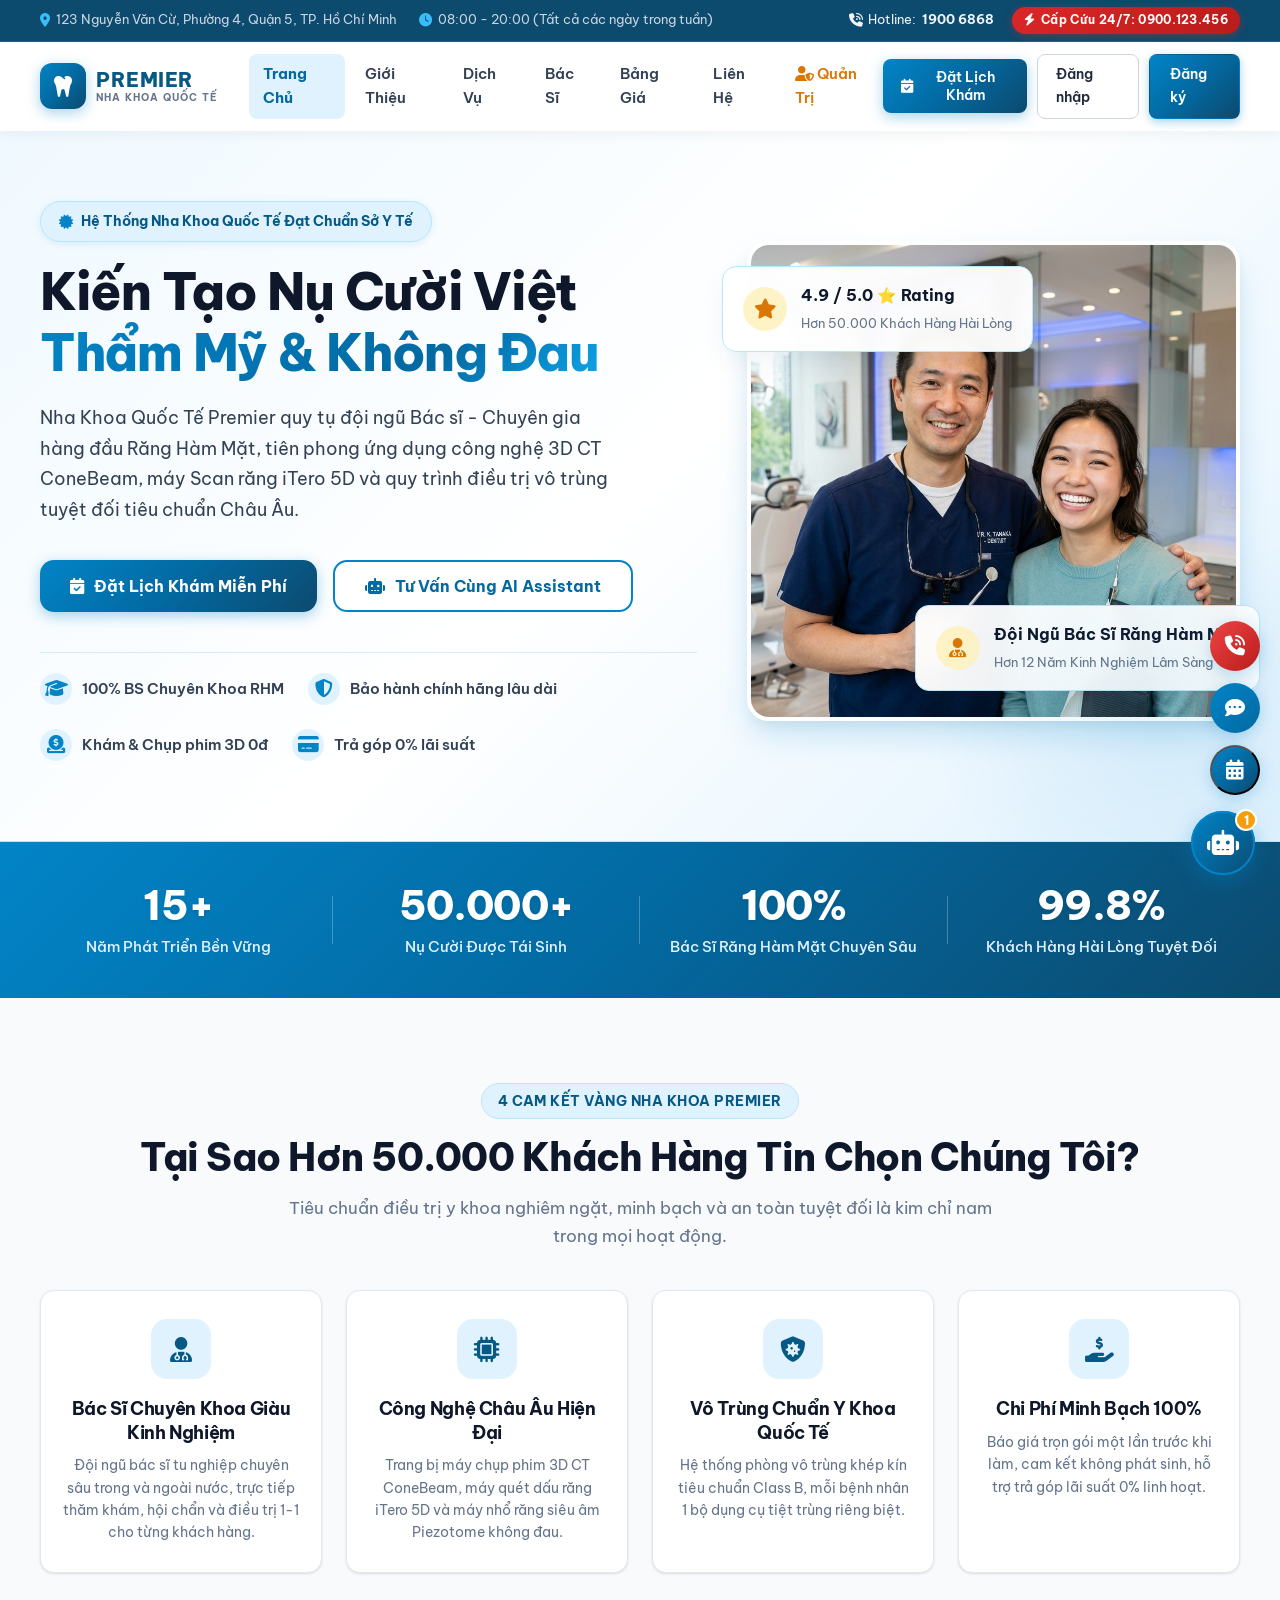
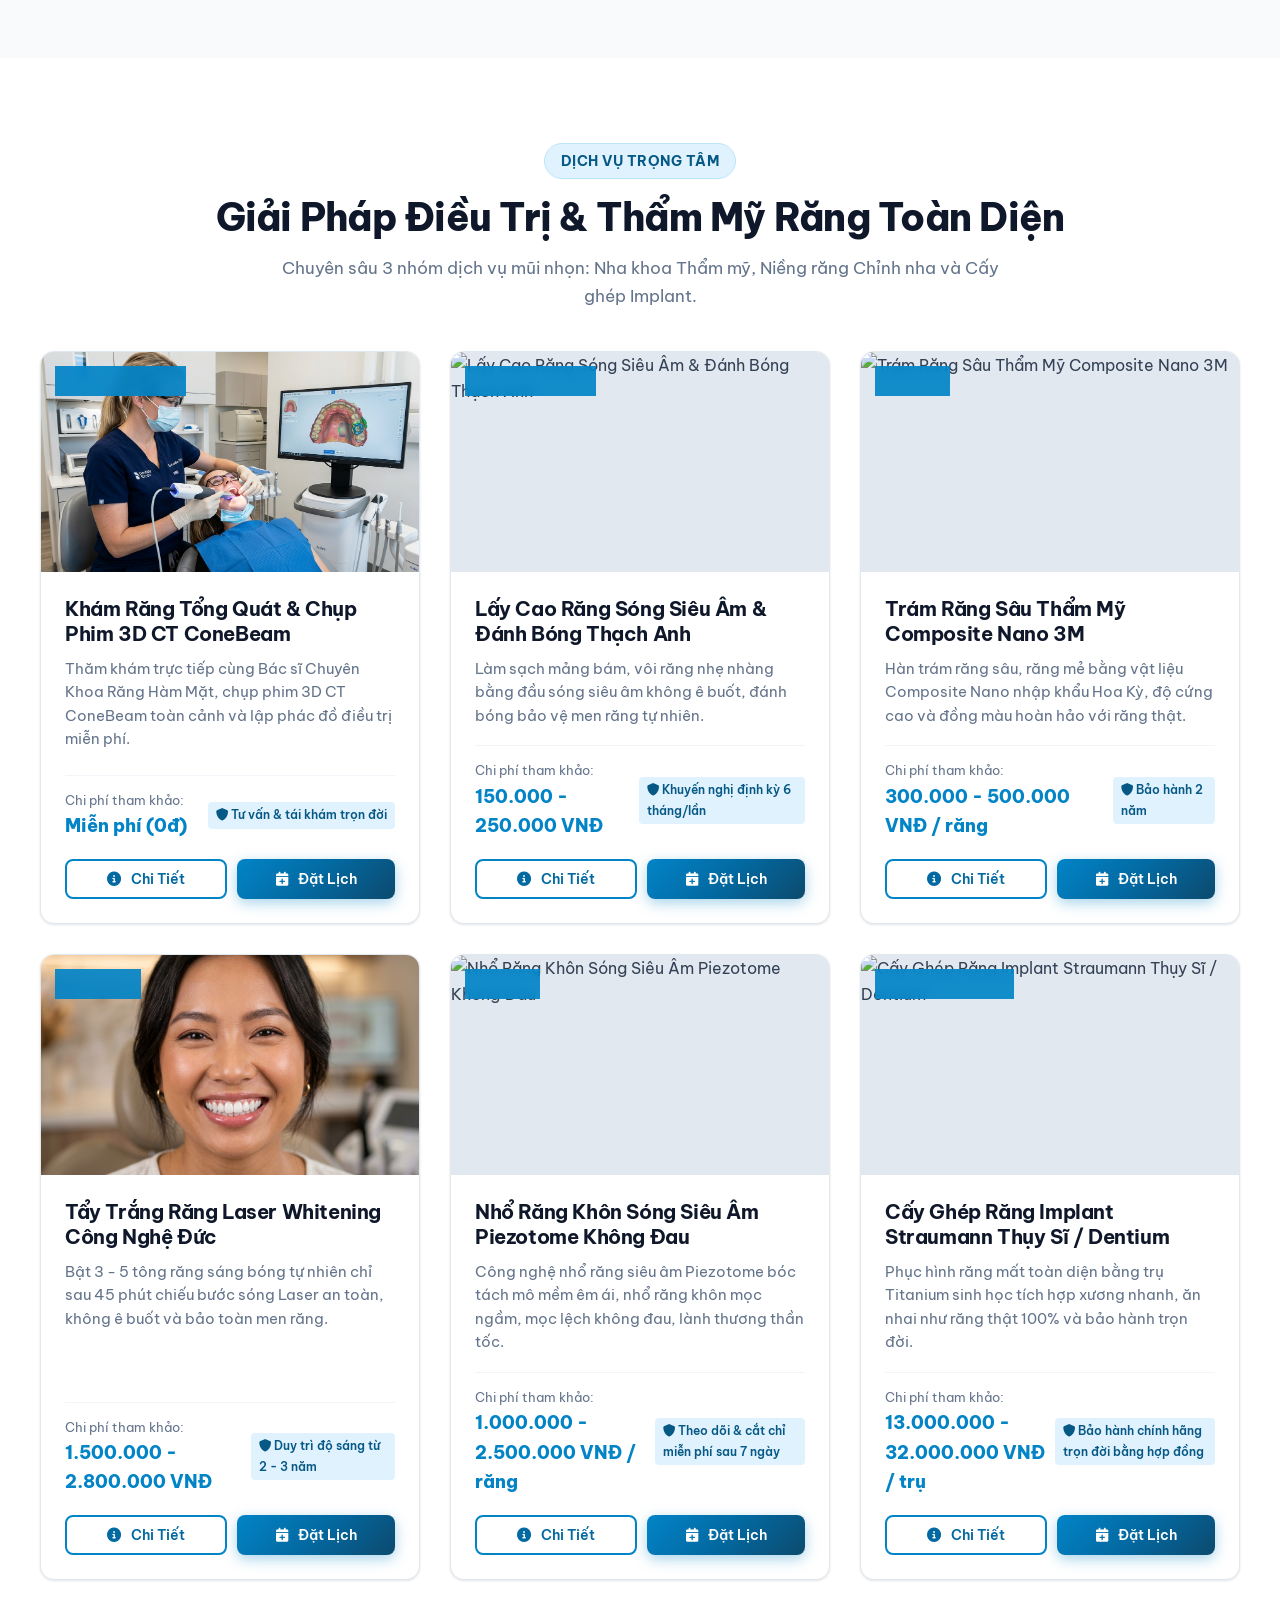
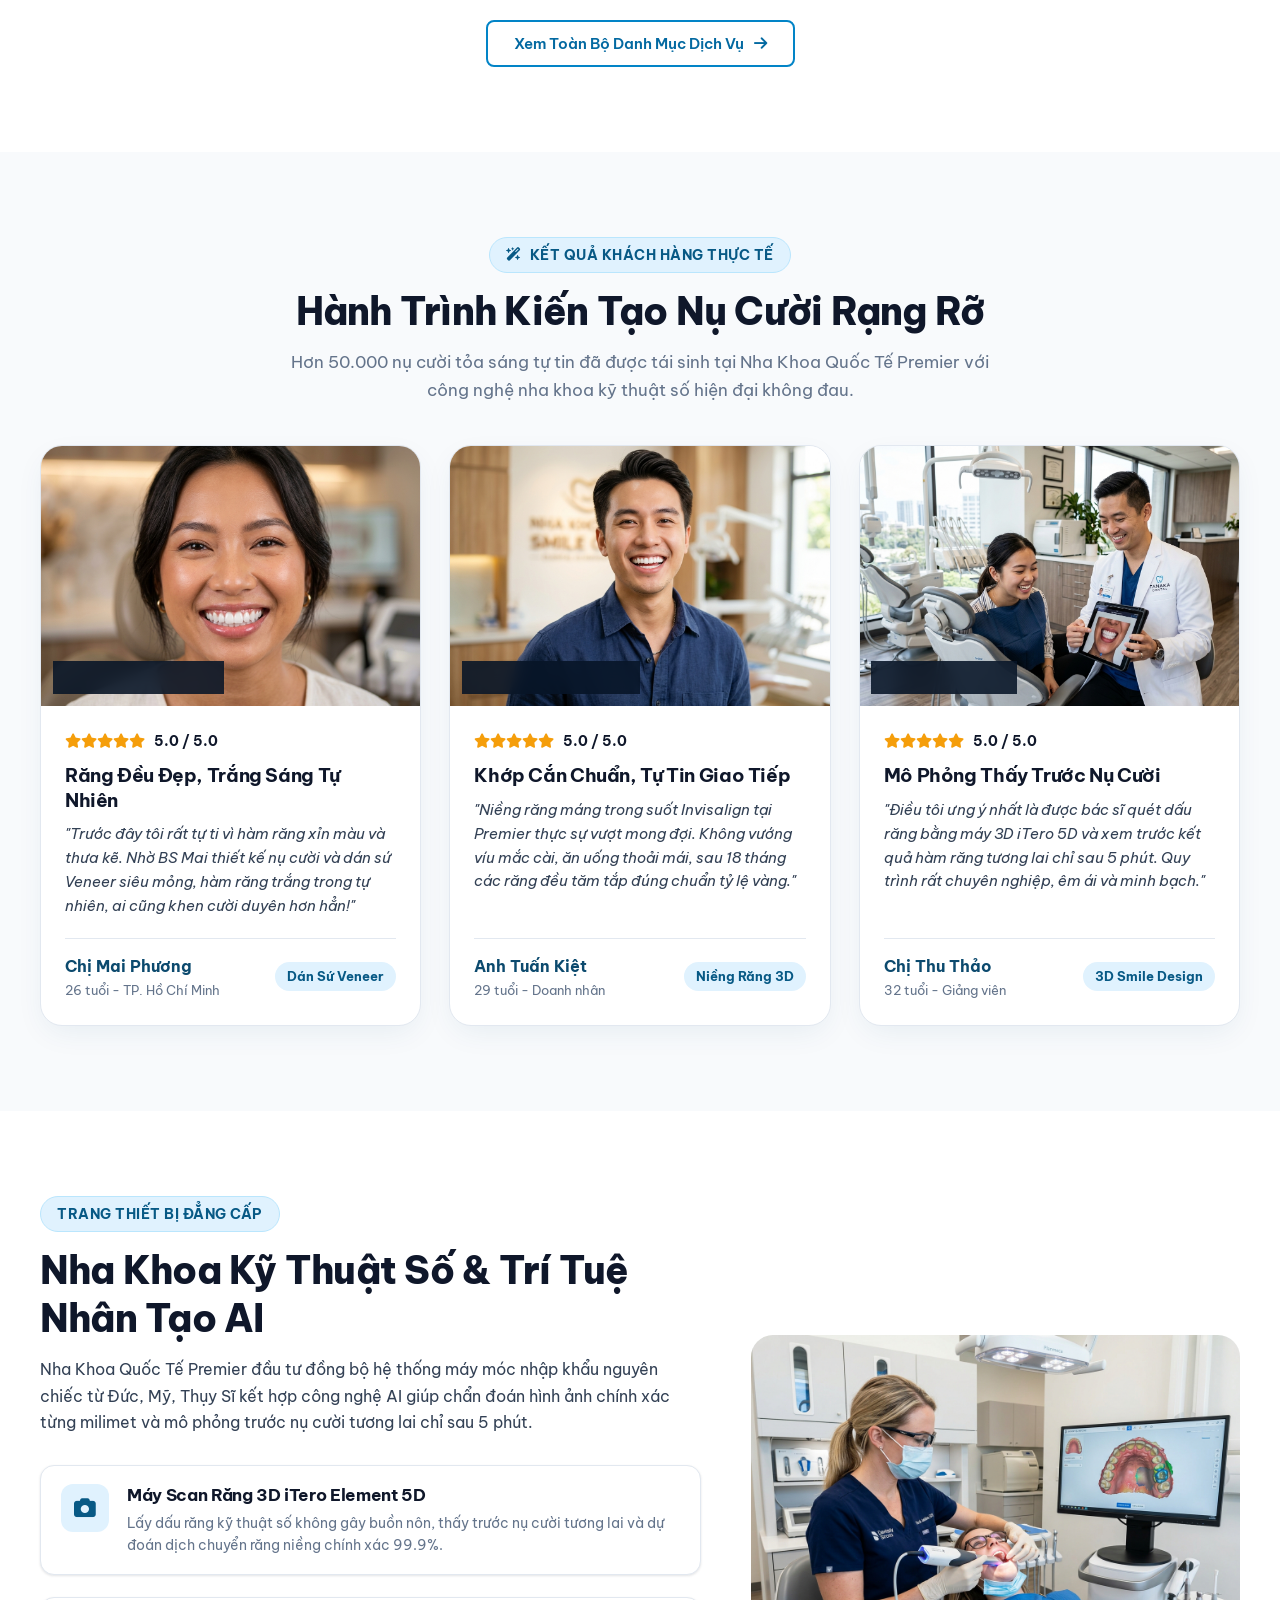
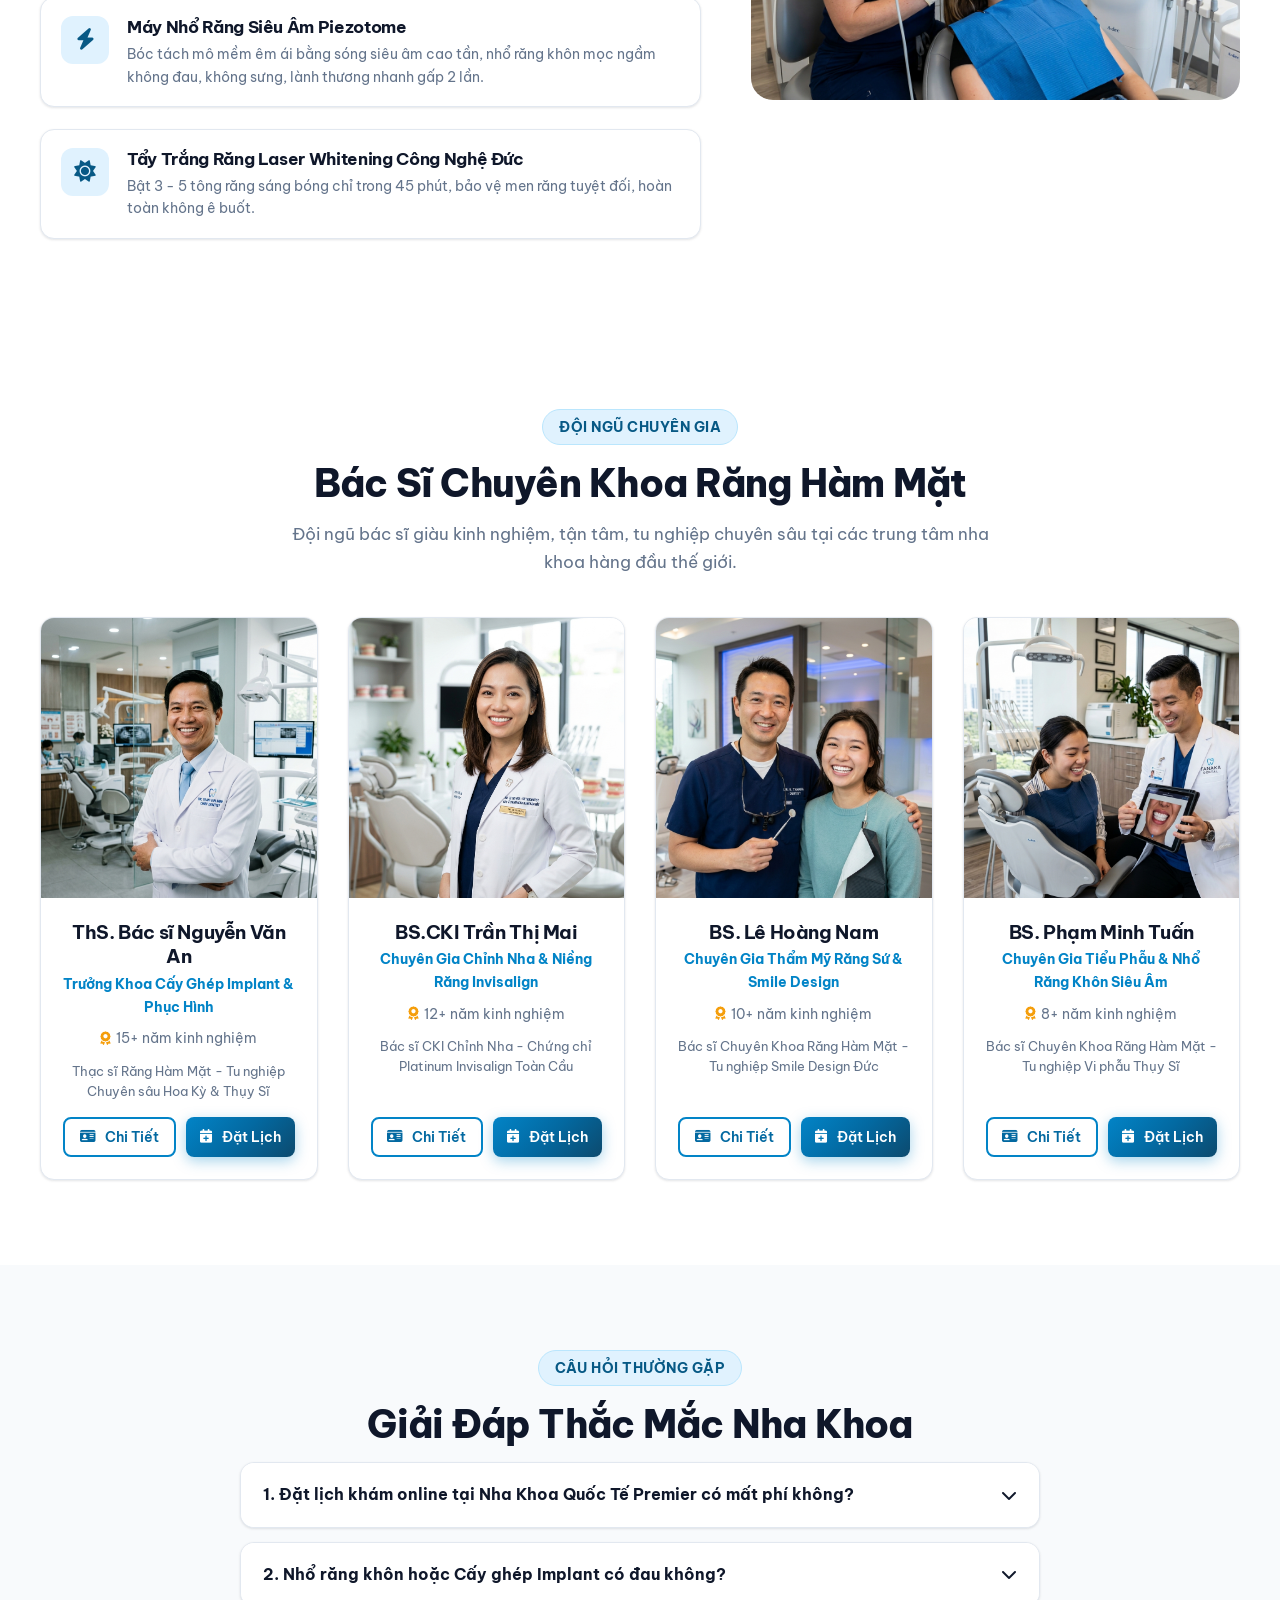
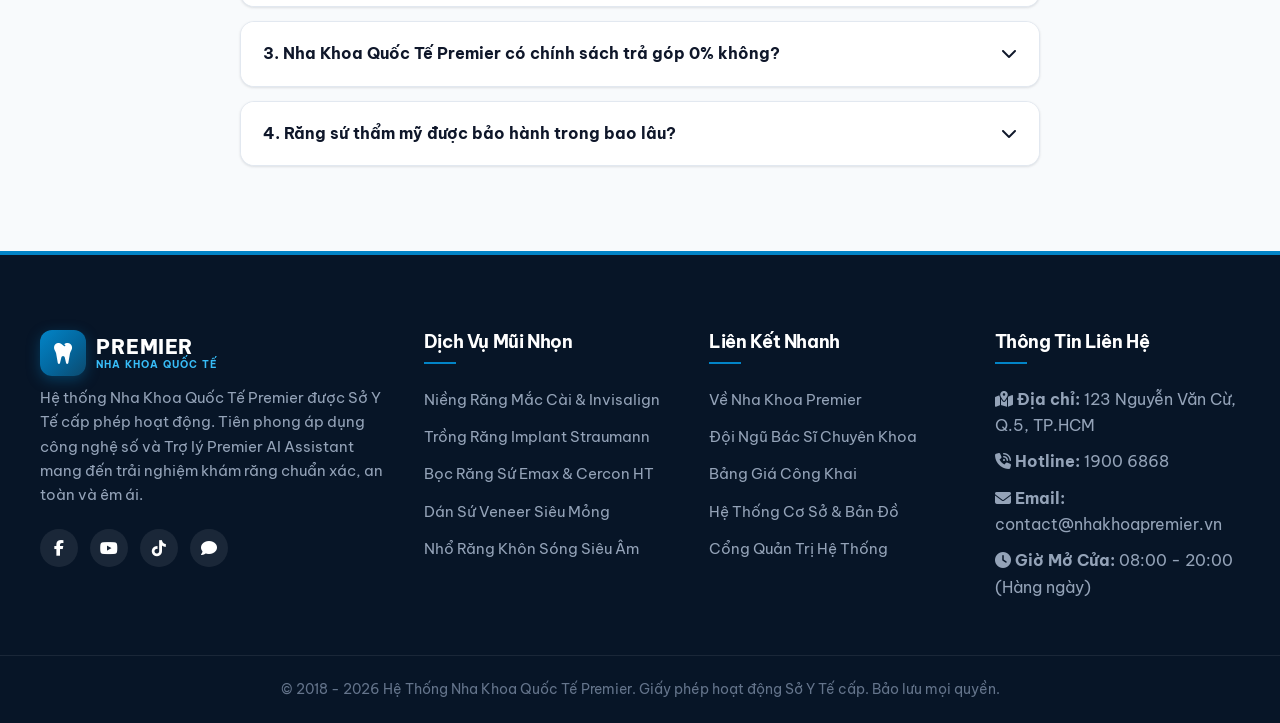
==== commit 5069fa6b: "fix: cap nhat version cache buster v2.2.0 cho app.js" ====
--- a/public/index.html
+++ b/public/index.html
@@ -1590,6 +1590,6 @@
     </div>
 
     <!-- MAIN JAVASCRIPT -->
-    <script src="app.js"></script>
+    <script src="app.js?v=2.2.0"></script>
 </body>
 </html>
